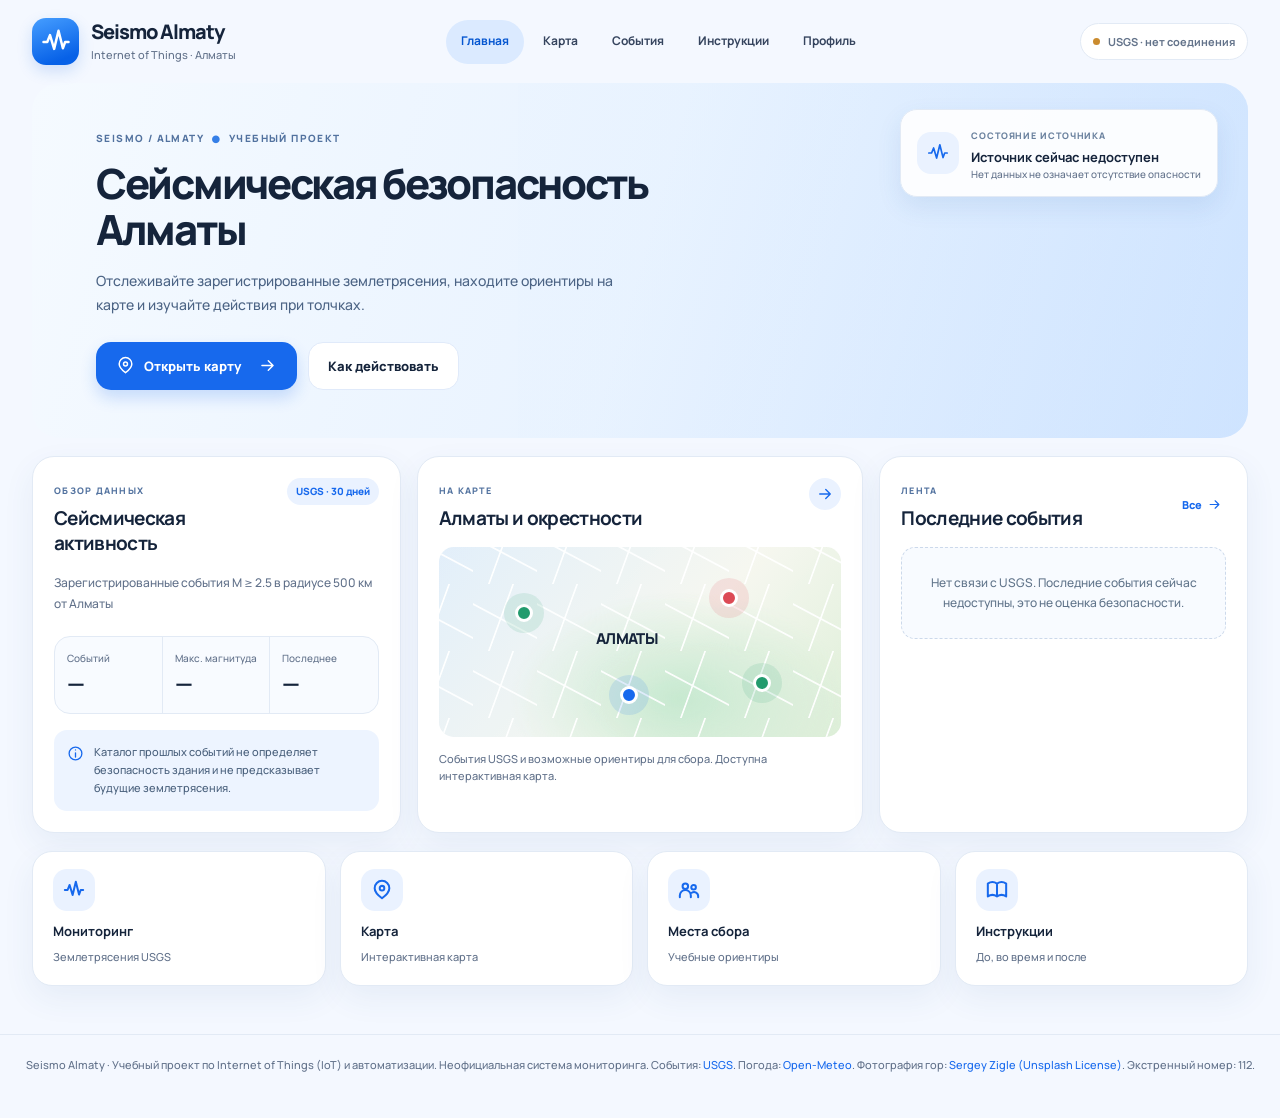
==== index.html @ 4728499b "Remove unused experimental brand symbol after restoring original waveform logo" ====
<!doctype html>
<html lang="ru">
<head>
  <meta charset="utf-8">
  <meta name="viewport" content="width=device-width, initial-scale=1, viewport-fit=cover">
  <meta name="theme-color" content="#f4f8ff">
  <meta name="description" content="Seismo Almaty — учебный интерфейс мониторинга зарегистрированных землетрясений, карты Алматы и инструкций безопасности.">
  <title>Seismo Almaty — сейсмический мониторинг</title>
  <link rel="icon" href="./assets/seismo-wave.svg" type="image/svg+xml">
  <link rel="preconnect" href="https://fonts.googleapis.com">
  <link rel="preconnect" href="https://fonts.gstatic.com" crossorigin>
  <link href="https://fonts.googleapis.com/css2?family=Manrope:wght@400;500;600;700;800&display=swap" rel="stylesheet">
  <link rel="stylesheet" href="https://cdnjs.cloudflare.com/ajax/libs/leaflet/1.9.4/leaflet.min.css">
  <link rel="stylesheet" href="./site.css?v=3">
  <link rel="stylesheet" href="./reference-ui.css?v=2">
  <link rel="stylesheet" href="./simulation.css?v=1">
  <link rel="stylesheet" href="./location-photos.css?v=1">
  <link rel="stylesheet" href="./approved-ui-v3.css?v=2">
  <link rel="stylesheet" href="./brand-hero-v4.css?v=2">
</head>
<body>
  <a class="skip-link" href="#main">Перейти к содержимому</a>
  <svg aria-hidden="true" class="svg-defs" xmlns="http://www.w3.org/2000/svg">
    <symbol id="i-wave" viewBox="0 0 24 24"><path d="M2 12h3l2.2-5.5 3.3 11L14 3l3.5 14 1.8-5H22" /></symbol>
    <symbol id="i-home" viewBox="0 0 24 24"><path d="m3 10 9-7 9 7v10H3zM9 20v-7h6v7"/></symbol>
    <symbol id="i-map" viewBox="0 0 24 24"><path d="M20 10c0 5-8 11-8 11S4 15 4 10a8 8 0 0 1 16 0Z"/><circle cx="12" cy="10" r="2.5"/></symbol>
    <symbol id="i-events" viewBox="0 0 24 24"><rect x="5" y="3" width="14" height="18" rx="2"/><path d="M9 8h6M9 12h6M9 16h5"/></symbol>
    <symbol id="i-user" viewBox="0 0 24 24"><circle cx="12" cy="8" r="4"/><path d="M4 21c.5-4.5 4-7 8-7s7.5 2.5 8 7"/></symbol>
    <symbol id="i-arrow" viewBox="0 0 24 24"><path d="M5 12h14m-6-6 6 6-6 6"/></symbol>
    <symbol id="i-chevron" viewBox="0 0 24 24"><path d="m9 5 7 7-7 7"/></symbol>
    <symbol id="i-shield" viewBox="0 0 24 24"><path d="m12 2 9 4v6c0 5-3.5 8.5-9 10-5.5-1.5-9-5-9-10V6z"/><path d="m8 12 3 3 5-6"/></symbol>
    <symbol id="i-group" viewBox="0 0 24 24"><circle cx="8" cy="8" r="3"/><circle cx="17" cy="9" r="2.5"/><path d="M2 20v-2a6 6 0 0 1 12 0v2m1-5a4.5 4.5 0 0 1 7 4v1"/></symbol>
    <symbol id="i-book" viewBox="0 0 24 24"><path d="M12 5C9 3 5 3 2 5v14c3-2 7-2 10 0 3-2 7-2 10 0V5c-3-2-7-2-10 0zm0 0v14"/></symbol>
    <symbol id="i-clock" viewBox="0 0 24 24"><circle cx="12" cy="12" r="9"/><path d="M12 6v6l4 2"/></symbol>
    <symbol id="i-info" viewBox="0 0 24 24"><circle cx="12" cy="12" r="9"/><path d="M12 11v6m0-10h.01"/></symbol>
    <symbol id="i-refresh" viewBox="0 0 24 24"><path d="M20 6v6h-6M4 18v-6h6M5.5 9A8 8 0 0 1 19 6l1 6M4 12l1 6a8 8 0 0 0 13.5-3"/></symbol>
    <symbol id="i-alert" viewBox="0 0 24 24"><path d="m12 3 10 18H2L12 3zM12 9v5m0 3h.01"/></symbol>
    <symbol id="i-location" viewBox="0 0 24 24"><path d="m20 4-7 16-3-7-7-3L20 4z"/></symbol>
    <symbol id="i-filter" viewBox="0 0 24 24"><path d="M3 5h18l-7 8v6l-4 2v-8z"/></symbol>
    <symbol id="i-close" viewBox="0 0 24 24"><path d="M5 5 19 19M19 5 5 19"/></symbol>
    <symbol id="i-check" viewBox="0 0 24 24"><path d="m5 12 4 4L19 6"/></symbol>
    <symbol id="i-layers" viewBox="0 0 24 24"><path d="m12 3 9 5-9 5-9-5 9-5zM3 12l9 5 9-5M3 16l9 5 9-5"/></symbol>
    <symbol id="i-sun" viewBox="0 0 24 24"><circle cx="12" cy="12" r="4"/><path d="M12 2v2M12 20v2M2 12h2M20 12h2M5 5l2 2m10 10 2 2M19 5l-2 2M7 17l-2 2"/></symbol>
    <symbol id="i-hospital" viewBox="0 0 64 64">
      <g fill="none" stroke="currentColor" stroke-width="12" stroke-linecap="round" stroke-linejoin="round"><path d="M32 9v46M9 32h46M16 16l32 32M48 16 16 48"/></g>
      <path d="M30 8C27 15 40 20 35 28C31 35 25 35 27 42C30 49 40 50 36 57" fill="none" stroke="#e6f1ff" stroke-width="5.8" stroke-linecap="round"/>
      <path d="M39 10C39 17 26 22 29 30C33 38 40 37 38 44C37 49 33 52 31 56" fill="none" stroke="#e6f1ff" stroke-width="3.9" stroke-linecap="round"/>
    </symbol>
  </svg>

  <header class="site-header">
    <a class="brand" href="#home" data-page="home" aria-label="Seismo Almaty — главная">
      <span class="brand-icon"><svg class="icon"><use href="#i-wave"></use></svg></span>
      <span><strong>Seismo Almaty</strong><small>Internet of Things · Алматы</small></span>
    </a>
    <nav class="desktop-nav" aria-label="Главная навигация">
      <button class="nav-link is-active" data-page="home" type="button">Главная</button>
      <button class="nav-link" data-page="map" type="button">Карта</button>
      <button class="nav-link" data-page="events" type="button">События</button>
      <button class="nav-link" data-page="instructions" type="button">Инструкции</button>
      <button class="nav-link" data-page="profile" type="button">Профиль</button>
    </nav>
    <div class="header-actions"><span class="data-pill"><span class="data-dot"></span><span id="headerFeed">Источник загружается</span></span><button class="icon-button profile-shortcut" type="button" data-page="profile" aria-label="Открыть профиль"><svg class="icon"><use href="#i-user"></use></svg></button></div>
  </header>

  <main id="main">
    <section id="page-home" class="page is-active" aria-labelledby="homeHeading">
      <div class="ref-home-hero"><img class="ref-hero-mountains" src="https://images.unsplash.com/photo-1682703638082-3d975a8eec4e?auto=format&fit=crop&w=1400&q=85" alt="" aria-hidden="true" fetchpriority="high" decoding="async"><span class="hero-photo-credit"><a href="https://unsplash.com/photos/uma-cordilheira-coberta-de-neve-sob-um-ceu-azul-WFiuUnN-3Y8" target="_blank" rel="noopener noreferrer">Фото гор: Sergey Zigle · Unsplash</a></span>
        <div class="ref-home-toolbar"><span class="ref-logo"><svg class="icon" aria-hidden="true"><use href="#i-wave"></use></svg><strong>Seismo<br>Almaty</strong></span>
          <span class="ref-header-buttons"><button type="button" data-page="events" aria-label="История событий"><svg class="icon"><use href="#i-events"></use></svg></button><button type="button" data-page="profile" aria-label="Профиль"><svg class="icon"><use href="#i-user"></use></svg></button></span></div>
        <div class="ref-greeting"><h2 id="refGreetingName">Здравствуйте!</h2><span class="ref-city-chip" aria-label="Погода в Алматы"><span id="weatherIcon" aria-hidden="true">☁</span><span class="weather-copy"><strong id="weatherTemp">—°</strong><small id="weatherCity">Алматы</small></span></span></div>
        <button type="button" class="ref-status-card" data-page="events" aria-label="Перейти к данным о сейсмических событиях"><span class="ref-status-check"><svg class="icon"><use href="#i-check"></use></svg></span><div><span>Сейсмическая обстановка</span><strong id="refFeedTitle">Загрузка данных</strong><small id="refFeedSubtitle">Проверяем подключение USGS…</small></div><svg class="icon ref-card-arrow"><use href="#i-chevron"></use></svg></button>
      </div>
      <div class="hero">
        <div class="hero-copy">
          <div class="eyebrow">SEISMO / ALMATY <span>●</span> УЧЕБНЫЙ ПРОЕКТ</div>
          <h1 id="homeHeading">Сейсмическая безопасность <em>Алматы</em></h1>
          <p>Отслеживайте зарегистрированные землетрясения, находите ориентиры на карте и изучайте действия при толчках.</p>
          <div class="hero-actions"><button class="button button-primary" type="button" data-page="map"><svg class="icon"><use href="#i-map"></use></svg> Открыть карту <svg class="icon arrow"><use href="#i-arrow"></use></svg></button><button class="button button-white" type="button" data-page="instructions">Как действовать</button></div>
        </div>
        <div class="mountain-visual" aria-hidden="true"><div class="sky-disc"></div><svg viewBox="0 0 680 335" preserveAspectRatio="xMidYMax slice"><path fill="#aacbf5" d="M0 268 103 182 145 210 267 57 349 199 442 71 534 204 590 113 680 236v99H0z"/><path fill="#f8fcff" d="m212 119 55-62 49 86-45-19-24 22-18-12ZM407 121l35-50 43 72-39-17-20 15ZM566 148l24-35 33 59-30-18-12 12Z"/><path fill="#83b3e7" d="M0 289 95 227 151 246 230 195 298 253 371 196 464 255 542 212 612 247 680 203v132H0z"/><path fill="#d8eaff" d="M0 299 92 265 170 277 267 248 355 288 434 253 517 287 602 265 680 289v46H0z"/><path fill="#9cbdd8" opacity=".65" d="M0 335v-19h30v-11h15v-12h30v10h17v-22h23v15h20v-27h21v29h20v-12h23v26h18v-34h16v31h25v-17h32v30h20v-27h24v28h40v-19h23v31h18v-34h23v25h26v-32h20v31h50v-21h21v24h32v-17h24v28z"/><path d="M565 95v210m-14 0h28M558 131h14M559 166h12" stroke="#6388aa" stroke-width="4"/><path d="M565 95 574 306h-18z" fill="#6388aa"/><path d="M565 94v-35" stroke="#6388aa" stroke-width="2"/></svg></div>
        <div class="hero-status surface">
          <div class="state-symbol"><svg class="icon"><use href="#i-wave"></use></svg></div>
          <div><span class="small-label">СОСТОЯНИЕ ИСТОЧНИКА</span><strong id="homeFeedTitle">Подключаем данные USGS</strong><small id="homeFeedSubtitle">Информация о событиях, не прогноз опасности</small></div>
        </div>
      </div>

      <div id="simulationHomeBanner" class="sim-home-banner" hidden><svg class="icon"><use href="#i-wave"></use></svg><span><strong id="simulationHomeTitle">Учебный сценарий</strong><small>СИМУЛЯЦИЯ — не реальное землетрясение</small></span><button data-page="simulation" type="button">Управлять →</button></div>
      <div class="home-panels">
        <article class="surface summary-card">
          <div class="section-top"><div><span class="eyebrow">ОБЗОР ДАННЫХ</span><h2>Сейсмическая активность</h2></div><span class="source-chip">USGS · 30 дней</span></div>
          <p class="muted">Зарегистрированные события M ≥ 2.5 в радиусе 500 км от Алматы</p>
          <div class="stats-grid"><div class="stat"><span>Событий</span><strong id="statCount">—</strong></div><div class="stat"><span>Макс. магнитуда</span><strong id="statMax">—</strong></div><div class="stat"><span>Последнее</span><strong id="statRecent">—</strong></div></div>
          <div class="caution-inline"><svg class="icon"><use href="#i-info"></use></svg><span>Каталог прошлых событий не определяет безопасность здания и не предсказывает будущие землетрясения.</span></div>
        </article>
        <article class="surface map-preview" role="button" tabindex="0" data-page="map" aria-label="Перейти к интерактивной карте Алматы">
          <div class="section-top"><div><span class="eyebrow">НА КАРТЕ</span><h2>Алматы и окрестности</h2></div><span class="round-arrow"><svg class="icon"><use href="#i-arrow"></use></svg></span></div>
          <div class="map-preview-art" aria-hidden="true"><div class="preview-grid"></div><span class="preview-city">АЛМАТЫ</span><span class="preview-pin p1"></span><span class="preview-pin p2"></span><span class="preview-pin p3"></span><span class="preview-pin user"></span></div>
          <p class="muted">События USGS и возможные ориентиры для сбора. Доступна интерактивная карта.</p>
        </article>
        <article class="surface latest-card">
          <div class="section-top"><div><span class="eyebrow">ЛЕНТА</span><h2>Последние события</h2></div><button type="button" class="text-link" data-page="events">Все <svg class="icon"><use href="#i-arrow"></use></svg></button></div>
          <div id="homeEvents" class="feed-list"><div class="empty-state">Загружаем каталог USGS…</div></div>
        </article>
      </div>
            <div class="quick-actions" aria-label="Разделы приложения">
        <button class="quick-action" type="button" data-page="events"><span><svg class="icon"><use href="#i-wave"></use></svg></span><strong>Мониторинг</strong><small>Землетрясения USGS</small></button>
        <button class="quick-action" type="button" data-page="map"><span><svg class="icon"><use href="#i-map"></use></svg></span><strong>Карта</strong><small>Интерактивная карта</small></button>
        <button class="quick-action" type="button" data-page="places"><span><svg class="icon"><use href="#i-group"></use></svg></span><strong>Места сбора</strong><small>Учебные ориентиры</small></button>
        <button class="quick-action" type="button" data-page="instructions"><span><svg class="icon"><use href="#i-book"></use></svg></span><strong>Инструкции</strong><small>До, во время и после</small></button>
      </div>
    </section>

    <section id="page-map" class="page" aria-labelledby="mapHeading" hidden>
      <div class="ref-topbar ref-map-topbar"><button class="ref-back" type="button" data-page="home" aria-label="Назад"><svg class="icon"><use href="#i-chevron"></use></svg></button><strong>Карта</strong><span class="ref-topbar-action map-top-actions"><button class="ref-topbar-reset" type="button" id="toggleMapFilters" aria-label="Фильтры объектов" aria-expanded="false" aria-controls="mapFilterPanel"><svg class="icon"><use href="#i-filter"></use></svg></button><button class="ref-topbar-reset" type="button" id="toggleMapLayers" aria-label="Слои карты" aria-expanded="false" aria-controls="mapFilterPanel"><svg class="icon"><use href="#i-layers"></use></svg></button></span></div>
      <div class="page-heading">
        <div><span class="eyebrow">СЕЙСМИЧЕСКАЯ КАРТА</span><h1 id="mapHeading">Карта Алматы</h1><p>Землетрясения USGS, больницы, службы помощи и возможные места сбора</p></div>
        <button type="button" class="button button-secondary" id="locateMe"><svg class="icon"><use href="#i-location"></use></svg> Моё местоположение</button>
      </div>
      <div class="map-filter-panel" id="mapFilterPanel" hidden><strong>Что показывать на карте</strong><div class="map-filter-row" role="group" aria-label="Показать категории объектов">
        <button type="button" class="map-filter is-active" data-map-filter="all" aria-pressed="true"><span class="filter-glyph all"><svg class="icon"><use href="#i-map"></use></svg></span> Все</button>
        <button type="button" class="map-filter" data-map-filter="quake" aria-pressed="false"><span class="filter-glyph quake"><svg class="icon"><use href="#i-wave"></use></svg></span> Землетрясения</button>
        <button type="button" class="map-filter" data-map-filter="hospital" aria-pressed="false"><span class="filter-glyph hospital"><svg class="icon"><use href="#i-hospital"></use></svg></span> Больницы</button>
        <button type="button" class="map-filter" data-map-filter="assembly" aria-pressed="false"><span class="filter-glyph assembly"><svg class="icon"><use href="#i-group"></use></svg></span> Места сбора</button>
        <button type="button" class="map-filter" data-map-filter="services" aria-pressed="false"><span class="filter-glyph services"><svg class="icon"><use href="#i-shield"></use></svg></span> МЧС</button>
      </div><p>Адреса больниц и ориентиры мест сбора требуют проверки.</p></div>
      <div class="map-workspace">
        <aside class="surface map-sidebar">
          <div class="sidebar-heading"><h2>Объекты на карте</h2><span class="source-chip">Алматы</span></div>
          <div class="map-categories-guide">
            <div><span class="category-glyph quake"><svg class="icon"><use href="#i-wave"></use></svg></span><span><strong>Землетрясения</strong><small>Зарегистрированные события USGS</small></span></div>
            <div><span class="category-glyph hospital"><svg class="icon"><use href="#i-hospital"></use></svg></span><span><strong>Больницы</strong><small>Предварительные точки, проверить адрес</small></span></div>
            <div><span class="category-glyph assembly"><svg class="icon"><use href="#i-group"></use></svg></span><span><strong>Места сбора</strong><small>Неофициальные учебные ориентиры</small></span></div>
            <div><span class="category-glyph services"><svg class="icon"><use href="#i-shield"></use></svg></span><span><strong>МЧС</strong><small>Ориентир службы, координаты проверить</small></span></div>
          </div>
          <div class="map-side-note"><svg class="icon"><use href="#i-info"></use></svg><p>Маршруты и точность координат объектов не проверены. Важные объекты уточняйте по официальным источникам. Экстренный номер: <strong>112</strong>.</p></div>
          <div class="map-sidebar-footer"><p id="mapDataInfo" class="muted">Получаем сейсмические данные…</p><button class="button button-secondary wide" type="button" id="mapRefresh"><svg class="icon"><use href="#i-refresh"></use></svg> Обновить события</button></div>
        </aside>
        <div class="map-canvas-wrap">
          <div id="map" aria-label="Интерактивная карта землетрясений, больниц, МЧС и возможных мест сбора Алматы" role="region"></div><button class="map-user-locate" id="mapUserLocate" type="button" aria-label="Найти моё местоположение"><svg class="icon"><use href="#i-location"></use></svg></button>
          <div class="map-legend-float" aria-label="Обозначения карты" hidden>
            <span id="simMapLegend" hidden><i class="legend-dot demo"></i> СИМУЛЯЦИЯ</span>
            <span><i class="legend-dot quake"></i> События</span><span><i class="legend-dot hospital"></i> Больницы</span><span><i class="legend-dot assembly"></i> Сбор</span><span><i class="legend-dot services"></i> МЧС</span><span><i class="legend-dot self"></i> Вы</span>
          </div>
          <div id="mapSheet" class="map-sheet" aria-live="polite" hidden></div><button id="mapSheetDismiss" class="map-sheet-close" type="button" aria-label="Закрыть информацию об объекте" hidden><svg class="icon"><use href="#i-close"></use></svg></button>
        </div>
      </div>
    </section>

    <section id="page-events" class="page" aria-labelledby="eventsHeading" hidden>
      <div class="ref-topbar"><button class="ref-back" type="button" data-page="home" aria-label="Назад"><svg class="icon"><use href="#i-chevron"></use></svg></button><strong>События</strong><span class="ref-topbar-action"><button class="ref-topbar-reset" type="button" data-event-scope="all" title="Показать все события" aria-label="Показать все события"><svg class="icon"><use href="#i-filter"></use></svg></button></span></div>
      <div class="ref-event-chips" role="group" aria-label="Выбрать события"><button type="button" class="is-active" data-event-scope="all" aria-pressed="true">Все</button><button type="button" data-event-scope="local" aria-pressed="false">Рядом с Алматы</button><button type="button" data-event-scope="strong" aria-pressed="false">M ≥ 4.0</button></div>
      <div class="page-heading"><div><span class="eyebrow">КАТАЛОГ СЕЙСМИЧЕСКИХ СОБЫТИЙ</span><h1 id="eventsHeading">История землетрясений</h1><p>Данные USGS в радиусе 500 км от Алматы, M ≥ 2.5</p></div><button class="button button-secondary" id="eventsRefresh" type="button"><svg class="icon"><use href="#i-refresh"></use></svg> Обновить</button></div>
      <div id="simulationEventCard" class="sim-event-row" hidden aria-label="Активное учебное событие"></div>
      <div class="surface event-panel"><div class="filters"><label>Период<select id="periodFilter"><option value="30">Последние 30 дней</option><option value="7">Последние 7 дней</option><option value="1">За сутки</option></select></label><label>Магнитуда<select id="magnitudeFilter"><option value="2.5">M ≥ 2.5</option><option value="3">M ≥ 3.0</option><option value="4">M ≥ 4.0</option><option value="5">M ≥ 5.0</option></select></label><span class="filter-meta" id="eventCount">Загружаем…</span></div><div id="eventsList" class="feed-list event-feed"><div class="empty-state">Загружаем данные…</div></div></div>
    </section>

    <section id="page-instructions" class="page" aria-labelledby="instructionsHeading" hidden>
      <div class="ref-topbar"><button class="ref-back" type="button" data-page="home" aria-label="Назад"><svg class="icon"><use href="#i-chevron"></use></svg></button><strong>Инструкции</strong><span class="ref-topbar-action"></span></div>
      <div class="ref-instructions-panorama" aria-hidden="true"><img src="https://images.unsplash.com/photo-1682703638082-3d975a8eec4e?auto=format&fit=crop&w=1400&q=85" alt="" loading="lazy" decoding="async"></div>
      <div class="page-heading"><div><span class="eyebrow">РЕКОМЕНДАЦИИ ПО БЕЗОПАСНОСТИ</span><h1 id="instructionsHeading">Что делать при землетрясении</h1><p>Общие рекомендации. Следуйте официальным указаниям экстренных служб.</p></div></div>
      <div class="instructions-intro"><span class="instructions-icon"><svg class="icon"><use href="#i-shield"></use></svg></span><div><strong>Заранее изучите план безопасности</strong><p>Во время сильных толчков приоритет — укрыться и защитить голову, а не бежать наружу.</p></div></div>
      <div class="instruction-tabs" role="tablist" aria-label="Этапы безопасности"><button data-guide="before" role="tab" aria-selected="false" type="button">До</button><button class="is-active" data-guide="during" role="tab" aria-selected="true" type="button">Во время</button><button data-guide="after" role="tab" aria-selected="false" type="button">После</button></div>
      <div class="instruction-layout"><div class="guide-cards" id="guideCards"></div><aside class="surface training-card"><span class="eyebrow">УЧЕБНЫЙ РЕЖИМ</span><h2>Проверьте интерфейс тревоги</h2><p>Учебный экран не связан с реальным датчиком и не отправляет сообщения. Полный сценарий доступен в Simulation Mode.</p><button type="button" class="button button-secondary wide sim-training-link" data-page="simulation">Simulation Mode · IoT</button><button class="button button-danger wide" id="startDrill" type="button"><svg class="icon"><use href="#i-alert"></use></svg> Запустить тренировку</button><a href="./engineering/" class="text-link engineering-link">Открыть инженерный мониторинг <svg class="icon"><use href="#i-arrow"></use></svg></a></aside></div>
    </section>

    <section id="page-profile" class="page" aria-labelledby="profileHeading" hidden>
      <div class="ref-topbar"><button class="ref-back" type="button" data-page="home" aria-label="Назад"><svg class="icon"><use href="#i-chevron"></use></svg></button><strong>Профиль</strong><span class="ref-topbar-action"></span></div>
      <div class="ref-profile-summary"><div class="ref-profile-avatar"><svg class="icon"><use href="#i-user"></use></svg></div><div><strong id="refProfileName">Профиль жителя</strong><span>Алматы · данные только на устройстве</span></div><svg class="icon"><use href="#i-chevron"></use></svg></div>
      <div class="page-heading"><div><span class="eyebrow">НАСТРОЙКИ</span><h1 id="profileHeading">Мой профиль</h1><p>Сохраняется только на этом устройстве. Для просмотра карты регистрация не нужна.</p></div></div>
      <div class="profile-layout"><div class="surface profile-card"><div class="profile-avatar"><svg class="icon"><use href="#i-user"></use></svg></div><h2>Местоположение</h2><p class="muted">Можно указать район или координаты, чтобы видеть расстояние до объектов на карте.</p><form id="profileForm"><label>Как к вам обращаться (необязательно)<input id="profileName" maxlength="48" autocomplete="given-name" placeholder="Ваше имя"></label><label>Адрес или ориентир (необязательно)<input id="profileAddress" maxlength="150" placeholder="Например, проспект Абая"></label><div class="profile-two"><label>Широта<input id="profileLat" type="number" min="-90" max="90" step="any" placeholder="43.238"></label><label>Долгота<input id="profileLng" type="number" min="-180" max="180" step="any" placeholder="76.945"></label></div><div class="form-actions"><button class="button button-primary" type="submit">Сохранить</button><button class="button button-secondary" type="button" id="profileGeolocate"><svg class="icon"><use href="#i-location"></use></svg> Определить</button></div><p class="form-feedback" id="profileStatus" aria-live="polite"></p></form></div>
      <div class="profile-aside"><div class="surface setting-card"><h2>Настройки</h2>
    <div class="setting-line"><span class="ref-setting-name"><svg class="icon"><use href="#i-map"></use></svg>Мой адрес</span><button type="button" id="openAddressEditor" class="ref-setting-value">Изменить →</button></div>
    <div class="setting-line"><span class="ref-setting-name"><svg class="icon"><use href="#i-events"></use></svg>Уведомления</span><strong>Не подключены</strong></div>
    <div class="setting-line"><span class="ref-setting-name"><svg class="icon"><use href="#i-book"></use></svg>Язык интерфейса</span><strong>Русский</strong></div>
    <div class="setting-line"><span class="ref-setting-name"><svg class="icon"><use href="#i-info"></use></svg>О приложении</span><strong>IoT · прототип 3.0</strong></div>
    <div class="setting-line"><span class="ref-setting-name"><svg class="icon"><use href="#i-wave"></use></svg>Источник событий</span><a href="https://earthquake.usgs.gov/earthquakes/map/" target="_blank" rel="noopener noreferrer">USGS ↗</a></div>
    <div class="setting-line sim-settings-link"><span class="ref-setting-name"><svg class="icon"><use href="#i-wave"></use></svg>Simulation Mode</span><button class="ref-setting-value" data-page="simulation" type="button">Запустить →</button></div>
    <div class="setting-line"><span class="ref-setting-name"><svg class="icon"><use href="#i-shield"></use></svg>Engineering Demo</span><a href="./engineering/">Открыть ↗</a></div>
   </div><div class="caution-inline standalone"><svg class="icon"><use href="#i-info"></use></svg><p>Приложение не прогнозирует землетрясения, не заменяет официальные оповещения и не отправляет SOS. Экстренная служба Казахстана: <strong>112</strong>.</p></div></div></div>
    </section>
        <section id="page-simulation" class="page" aria-labelledby="simulationHeading" hidden>
      <div class="ref-topbar"><button class="ref-back" data-page="profile" type="button" aria-label="Назад в профиль"><svg class="icon"><use href="#i-chevron"></use></svg></button><strong>Simulation Mode</strong><span class="ref-topbar-action"><svg class="icon"><use href="#i-wave"></use></svg></span></div>
      <div class="sim-header"><span class="sim-eyebrow"><svg class="icon"><use href="#i-wave"></use></svg> INTERNET OF THINGS · УЧЕБНЫЙ РЕЖИМ</span><h1 id="simulationHeading">Имитировать землетрясение</h1><p>Выбери один из трёх сценариев, чтобы увидеть условный сигнал датчика, состояние системы и поведение интерфейса.</p>
        <div class="sim-disclaimer"><svg class="icon"><use href="#i-info"></use></svg><span><strong>Только демонстрация.</strong> Сценарии вымышлены: это не события USGS, не прогноз и не управление реальным зданием. Значения M не измеряются датчиком.</span></div>
      </div>
      <div class="sim-layout">
        <div class="sim-primary"><h2>Выбери сценарий</h2><div class="sim-presets" role="group" aria-label="Учебные сценарии">
          <button class="sim-preset sim-preset--soft" type="button" data-sim-level="3" aria-pressed="false"><span class="sim-preset-icon"><svg class="icon"><use href="#i-wave"></use></svg></span><span class="sim-preset-copy"><strong>M 3.0</strong><span>Слабый · наблюдение</span></span><svg class="icon"><use href="#i-chevron"></use></svg></button>
          <button class="sim-preset sim-preset--warning" type="button" data-sim-level="4.5" aria-pressed="false"><span class="sim-preset-icon"><svg class="icon"><use href="#i-alert"></use></svg></span><span class="sim-preset-copy"><strong>M 4.5</strong><span>Умеренный · WARNING</span></span><svg class="icon"><use href="#i-chevron"></use></svg></button>
          <button class="sim-preset sim-preset--critical" type="button" data-sim-level="6" aria-pressed="false"><span class="sim-preset-icon"><svg class="icon"><use href="#i-shield"></use></svg></span><span class="sim-preset-copy"><strong>M 6.0</strong><span>Сильный · EMERGENCY</span></span><svg class="icon"><use href="#i-chevron"></use></svg></button>
        </div>
        <div class="sim-active-status" id="simActivePanel" aria-live="polite">
          <div class="sim-active-heading"><span class="sim-live-dot"></span><strong id="simState">Нет активной симуляции</strong><span id="simModeLabel">OFF</span></div>
          <p id="simDescription">Выберите сценарий выше. Отдельная учебная карточка появится в событиях, а тестовая точка — на карте.</p>
          <div class="sim-wave-wrapper"><div class="sim-wave-top"><span>Синтетический сигнал датчика</span><span id="simAmplitude">0 / 100</span></div><svg id="simWave" class="sim-wave" viewBox="0 0 340 76" preserveAspectRatio="none" aria-label="График условного сигнала"><path id="simWavePath" d="M0 38 H340" fill="none" stroke="#377fe7" stroke-width="2.5"/></svg><small>Не реальные измерения. Амплитуда не рассчитывается из магнитуды.</small></div>
          <div class="sim-actions"><button id="simOpenMap" type="button" class="button button-secondary" disabled><svg class="icon"><use href="#i-map"></use></svg> На карте</button><button id="simOpenEvents" type="button" class="button button-secondary" disabled><svg class="icon"><use href="#i-events"></use></svg> В событиях</button><button id="simStop" type="button" class="button sim-stop" disabled>Сбросить</button></div>
        </div></div>
        <aside class="sim-secondary"><article class="surface sim-iot-flow"><span class="eyebrow">INTERNET OF THINGS</span><h2>Как работает модель</h2><div class="sim-flow"><span>Датчик</span><svg class="icon"><use href="#i-arrow"></use></svg><span>Обработка</span><svg class="icon"><use href="#i-arrow"></use></svg><span>IoT-интерфейс</span></div><p>На этой странице программная имитация. Работа реального Arduino / Flex Sensor демонстрируется отдельно в Engineering Demo.</p><a href="./engineering/" class="text-link">Инженерный симулятор <svg class="icon"><use href="#i-arrow"></use></svg></a></article>
        <article class="surface sim-building"><span class="eyebrow">УЧЕБНАЯ ЗАЩИТА ЗДАНИЯ</span><h2>Состояния элементов</h2><div class="sim-device-row"><span>Газоснабжение</span><strong id="simGas">Обычный режим</strong></div><div class="sim-device-row"><span>Электропитание</span><strong id="simPower">Обычный режим</strong></div><div class="sim-device-row"><span>Лифты</span><strong id="simLift">Обычный режим</strong></div><div class="sim-device-row"><span>Аварийные двери</span><strong id="simDoors">Обычный режим</strong></div><p>Эти статусы не подключены к оборудованию здания. Реальные решения зависят от инженерного проекта и его проверки.</p></article></aside>
      </div>
    </section>
    <section id="page-event-detail" class="page" aria-labelledby="refDetailHeading" hidden>
      <div class="ref-topbar"><button class="ref-back" type="button" data-page="events" aria-label="Назад"><svg class="icon"><use href="#i-chevron"></use></svg></button><strong>Событие</strong><span class="ref-topbar-action"></span></div>
      <h1 id="refDetailHeading" class="ref-visually-hidden">Детали землетрясения</h1>
      <div id="refEventDetail" class="ref-detail-view"><div class="empty-state">Выберите событие из списка или на карте.</div></div>
    </section>

    <section id="page-places" class="page" aria-labelledby="placesHeading" hidden>
      <div class="ref-topbar"><button class="ref-back" type="button" data-page="home" aria-label="Назад"><svg class="icon"><use href="#i-chevron"></use></svg></button><strong>Места сбора</strong><span class="ref-topbar-action"><button class="ref-topbar-reset" data-page="map" type="button" aria-label="Открыть карту"><svg class="icon"><use href="#i-map"></use></svg></button></span></div>
      <div class="page-heading ref-places-heading"><div><span class="eyebrow">УЧЕБНЫЕ ОРИЕНТИРЫ</span><h1 id="placesHeading">Возможные места сбора</h1><p>Координаты и безопасность объектов не подтверждены.</p></div></div>
      <div class="ref-places-notice"><svg class="icon"><use href="#i-info"></use></svg><p>Эти парки и площади показаны для учебной демонстрации. Они не являются официально подтверждёнными пунктами эвакуации.</p></div>
      <div class="ref-places-list" id="placesList"></div>
    </section>

  </main>

  <nav class="bottom-nav" aria-label="Мобильная навигация">
    <button type="button" class="bottom-link is-active" data-page="home"><svg class="icon"><use href="#i-home"></use></svg><span>Главная</span></button>
    <button type="button" class="bottom-link" data-page="map"><svg class="icon"><use href="#i-map"></use></svg><span>Карта</span></button>
    <button type="button" class="bottom-link" data-page="events"><svg class="icon"><use href="#i-events"></use></svg><span>События</span></button>
    <button type="button" class="bottom-link" data-page="profile"><svg class="icon"><use href="#i-user"></use></svg><span>Профиль</span></button>
  </nav>

  <div class="dialog-backdrop" id="detailDialog" hidden><section class="detail-dialog surface" role="dialog" aria-modal="true" aria-labelledby="detailHeading"><button class="dialog-close icon-button" type="button" id="closeDetail" aria-label="Закрыть"><svg class="icon"><use href="#i-close"></use></svg></button><div id="detailContent"></div></section></div>
  <div id="trainingOverlay" class="training-overlay" hidden role="dialog" aria-modal="true" aria-labelledby="trainingTitle"><div class="training-content"><div class="training-top"><span><svg class="icon"><use href="#i-wave"></use></svg> Seismo Almaty · Тренировка</span><button id="endDrill" class="training-close" type="button" aria-label="Закрыть учебный сценарий"><svg class="icon"><use href="#i-close"></use></svg></button></div><div class="training-symbol"><svg class="icon"><use href="#i-alert"></use></svg></div><div class="eyebrow">ДЕМОНСТРАЦИЯ · НЕ РЕАЛЬНАЯ ТРЕВОГА</div><h1 id="trainingTitle">Сильные толчки</h1><p>Пригнитесь, укройтесь, держитесь. Не выбегайте из здания во время тряски.</p><div class="training-steps"><div><strong>01</strong><span>Укройтесь под прочной мебелью и защитите голову.</span></div><div><strong>02</strong><span>Не используйте лифты и не бегите по лестнице во время толчков.</span></div><div><strong>03</strong><span>После окончания толчков оцените обстановку и следуйте официальным указаниям.</span></div></div><button type="button" class="button training-button" id="trainingDone">Завершить тренировку</button><small>При реальной чрезвычайной ситуации звоните 112.</small></div></div>
  <div id="toast" class="toast" role="status" aria-live="polite"></div>
  <footer class="site-footer">Seismo Almaty · Учебный проект по Internet of Things (IoT) и автоматизации. Неофициальная система мониторинга. События: <a href="https://earthquake.usgs.gov/" target="_blank" rel="noopener noreferrer">USGS</a>. Погода: <a href="https://open-meteo.com/" target="_blank" rel="noopener noreferrer">Open-Meteo</a>. Фотография гор: <a href="https://unsplash.com/photos/uma-cordilheira-coberta-de-neve-sob-um-ceu-azul-WFiuUnN-3Y8" target="_blank" rel="noopener noreferrer">Sergey Zigle (Unsplash License)</a>. Экстренный номер: 112.</footer>

  <script src="https://cdnjs.cloudflare.com/ajax/libs/leaflet/1.9.4/leaflet.min.js"></script>
  <script src="./site.js?v=8" defer></script>
</body>
</html>
---- site.css ----
/* Seismo Almaty / Resident UI v1.0
   Mobile-first, screen-reader-aware, no unverified live safety claims.
   8pt spacing, 44px touch targets, colour+text status, responsive maps. */
:root{
  --bg:#f4f8ff;--paper:#fff;--ink:#15243b;--ink-2:#34435b;--muted:#61718a;
  --blue:#1769ed;--blue-hover:#0c56d6;--blue-soft:#eaf2ff;--stroke:#e2eaf5;
  --green:#239b6d;--green-soft:#e1f7eb;--amber:#ca8b2e;--amber-soft:#fff4e2;
  --red:#dc4a55;--red-soft:#ffe8eb;--shadow:0 12px 32px rgba(47,83,148,.07);
  --radius:22px;--font:Manrope,system-ui,-apple-system,BlinkMacSystemFont,'Segoe UI',sans-serif;
}
*{box-sizing:border-box}
html{scroll-behavior:smooth;scroll-padding-top:105px}
body{min-width:320px;margin:0;background:var(--bg);color:var(--ink);font:500 14px/1.55 var(--font);-webkit-font-smoothing:antialiased}
button,input,select{font:inherit}
button{cursor:pointer}
button,input,select,a{-webkit-tap-highlight-color:transparent;touch-action:manipulation}
button:disabled{cursor:not-allowed;opacity:.55}
button:focus-visible,a:focus-visible,select:focus-visible,input:focus-visible,[tabindex]:focus-visible{outline:3px solid #5694ff;outline-offset:3px}
[hidden]{display:none!important}
a{color:var(--blue);text-decoration:none}
a:hover{text-decoration:underline}
.svg-defs{position:absolute;width:0;height:0;overflow:hidden}
.icon{width:22px;height:22px;flex:none;fill:none;stroke:currentColor;stroke-width:1.85;stroke-linecap:round;stroke-linejoin:round}
.skip-link{position:absolute;left:10px;top:-70px;background:#fff;padding:12px;z-index:9999}
.skip-link:focus{top:10px}
.site-header{height:83px;max-width:1500px;margin:auto;padding:0 32px;display:flex;align-items:center;justify-content:space-between;gap:30px;position:relative;z-index:40}
.brand{display:flex;align-items:center;gap:12px;white-space:nowrap;color:var(--ink)}
.brand:hover{text-decoration:none}
.brand-icon{width:47px;height:47px;border-radius:14px;display:grid;place-items:center;background:linear-gradient(160deg,#469eff 0%,#0761e7 82%);box-shadow:0 6px 15px rgba(25,106,224,.18);color:#fff}
.brand-icon .icon{width:30px;height:30px;stroke-width:1.6}
.brand strong{font-size:20px;font-weight:800;letter-spacing:-.055em;display:block;line-height:1.2}
.brand small{font-size:11px;color:var(--muted);display:block;margin-top:2px}
.desktop-nav{display:flex;align-items:center;gap:4px}
.nav-link{border:0;background:transparent;padding:12px 15px;border-radius:50px;font-size:12px;font-weight:700;color:#35445e;white-space:nowrap;min-height:44px}
.nav-link:hover{background:#e9f0fc}
.nav-link.is-active{background:#dbeaff;color:#0556d0}
.header-actions{display:flex;align-items:center;gap:14px;white-space:nowrap}
.data-pill{display:flex;align-items:center;gap:8px;border:1px solid var(--stroke);border-radius:50px;padding:9px 12px;background:#fff;color:#63738a;font-size:11px;font-weight:700}
.data-dot{background:#9db0c8;width:7px;height:7px;border-radius:50%;flex:none}
.data-pill.is-live .data-dot{background:var(--green)}
.data-pill.is-error .data-dot{background:var(--amber)}
.icon-button{width:44px;height:44px;display:grid;place-items:center;background:white;border:1px solid var(--stroke);border-radius:50%;color:var(--ink)}
.profile-shortcut{display:none}
main{max-width:1450px;min-height:calc(100vh - 200px);margin:0 auto;padding:0 32px 48px}
.page{animation:page-in .17s ease}
@keyframes page-in{from{opacity:.55;transform:translateY(4px)}to{opacity:1;transform:none}}
.eyebrow{letter-spacing:.14em;text-transform:uppercase;font-weight:800;color:#52729f;font-size:10px}
.eyebrow span{padding:0 4px;color:#357fe7}
h1,h2,h3,p{margin-top:0}
h1{letter-spacing:-.055em;line-height:1.12}
h2{font-size:19px;letter-spacing:-.035em;line-height:1.3}
.muted{color:var(--muted)}
.surface{background:var(--paper);border:1px solid var(--stroke);border-radius:var(--radius);box-shadow:var(--shadow)}
.button{border:1px solid transparent;display:inline-flex;align-items:center;justify-content:center;gap:9px;border-radius:15px;font-size:13px;font-weight:800;min-height:48px;padding:12px 19px;transition:background-color .13s,transform .13s;white-space:nowrap}
.button .icon{width:19px;height:19px}
.button:hover{text-decoration:none}
.button:active{transform:scale(.985)}
.button-primary{background:var(--blue);color:white;box-shadow:0 8px 16px rgba(23,105,237,.2)}
.button-primary:hover{background:var(--blue-hover)}
.button-white{background:#fff;color:var(--ink);border-color:#e0eafa}
.button-white:hover,.button-secondary:hover{background:#eaf2ff}
.button-secondary{background:#f6f9ff;color:var(--ink);border-color:#dce7f5}
.button-danger{background:var(--red);color:#fff}
.button-danger:hover{background:#bb3340}
.wide{width:100%}
.hero{position:relative;overflow:hidden;border-radius:28px;min-height:330px;background:linear-gradient(106deg,#f5faff 0%,#e9f3ff 50%,#c6deff 100%);display:grid;grid-template-columns:minmax(0,1fr) minmax(300px,43%);align-items:center;padding:48px clamp(25px,5vw,64px);isolation:isolate}
.hero-copy{position:relative;z-index:2;max-width:680px}
.hero h1{font-size:clamp(33px,3.25vw,52px);margin:13px 0 16px;max-width:720px;font-weight:800}
.hero h1 em{font-style:normal;display:block}
.hero-copy>p{max-width:550px;color:#4c6485;font-size:14px;line-height:1.75}
.hero-actions{display:flex;gap:11px;flex-wrap:wrap;margin-top:24px}
.hero-actions .arrow{margin-left:8px}
.mountain-visual{position:absolute;right:0;bottom:0;width:60%;height:100%;pointer-events:none;opacity:.95}
.mountain-visual>svg{position:absolute;bottom:0;right:0;width:100%;height:100%}
.sky-disc{position:absolute;width:275px;height:275px;right:18%;top:-105px;border-radius:50%;background:radial-gradient(circle,rgba(255,255,255,.85),rgba(255,255,255,0) 68%)}
.hero-status{position:absolute;z-index:3;right:30px;top:26px;display:flex;align-items:center;gap:12px;max-width:355px;padding:13px 16px;border-radius:17px;background:rgba(255,255,255,.91);box-shadow:0 10px 25px rgba(40,99,166,.10)}
.state-symbol{display:grid;place-items:center;flex:none;width:42px;height:42px;border-radius:14px;background:var(--blue-soft);color:var(--blue)}
.hero-status strong{font-size:13px;display:block;margin-top:3px;line-height:1.5}
.hero-status small{color:var(--muted);font-size:10px;display:block}
.small-label{font-size:9px;letter-spacing:.1em;color:#6b829f;font-weight:800}
.home-panels{display:grid;grid-template-columns:.95fr 1.15fr .95fr;gap:16px;margin-top:18px;align-items:stretch}
.home-panels>.surface{min-width:0;padding:21px}
.section-top{display:flex;justify-content:space-between;gap:12px;align-items:flex-start;margin-bottom:16px}
.section-top h2{margin:7px 0 0}
.section-top .eyebrow{font-size:9px}
.source-chip{background:var(--blue-soft);color:var(--blue);white-space:nowrap;border-radius:50px;padding:6px 9px;font-size:10px;font-weight:800}
.summary-card>.muted{font-size:12px;line-height:1.75;min-height:44px}
.stats-grid{display:grid;grid-template-columns:repeat(3,minmax(0,1fr));border:1px solid var(--stroke);border-radius:16px;background:#f8fbff;margin-top:20px;overflow:hidden}
.stat{padding:14px 12px;border-right:1px solid var(--stroke);min-width:0}
.stat:last-child{border-right:0}
.stat span{display:block;font-size:10px;color:var(--muted);white-space:nowrap}
.stat strong{font-size:23px;letter-spacing:-.055em;display:block;margin-top:3px;line-height:1.3;overflow-wrap:anywhere}
.caution-inline{display:flex;align-items:flex-start;gap:10px;background:#edf4ff;border-radius:13px;padding:13px;margin-top:16px;color:#49607c;font-size:11px;line-height:1.65}
.caution-inline .icon{width:17px;height:17px;color:var(--blue);margin-top:2px}
.map-preview{cursor:pointer}
.map-preview:focus-visible{outline:3px solid var(--blue);outline-offset:3px}
.round-arrow{width:32px;height:32px;border-radius:50%;display:grid;place-items:center;background:var(--blue-soft);color:var(--blue)}
.round-arrow .icon{width:18px}
.map-preview-art{height:190px;border-radius:15px;position:relative;overflow:hidden;background:radial-gradient(ellipse at 60% 80%,#c7e9d0 0%,transparent 50%),linear-gradient(130deg,#e2effa,#f6f7f0 58%,#deefd8)}
.preview-grid{position:absolute;inset:-30px;background-image:linear-gradient(110deg,transparent 44%,#fff 45%,#fff 46%,transparent 47%),linear-gradient(28deg,transparent 45%,rgba(255,255,255,.95) 46%,rgba(255,255,255,.95) 47%,transparent 48%);background-size:64px 67px;opacity:.94}
.preview-city{position:absolute;left:39%;top:42%;font-size:15px;font-weight:800;letter-spacing:-.04em}
.preview-pin{position:absolute;width:18px;height:18px;background:var(--red);border:3px solid white;box-shadow:0 0 0 11px rgba(220,74,85,.13);border-radius:50%}
.preview-pin.p1{left:70%;top:22%}
.preview-pin.p2{left:19%;top:30%;background:var(--green);box-shadow:0 0 0 11px rgba(35,155,109,.12)}
.preview-pin.p3{left:78%;top:67%;background:var(--green);box-shadow:0 0 0 11px rgba(35,155,109,.12)}
.preview-pin.user{left:45%;top:73%;background:var(--blue);box-shadow:0 0 0 11px rgba(23,105,237,.12)}
.map-preview>p{font-size:11px;margin:13px 0 0}
.text-link{display:inline-flex;align-items:center;gap:5px;align-self:center;border:0;background:transparent;color:var(--blue);font-size:11px;font-weight:800;padding:10px 4px;white-space:nowrap}
.text-link .icon{width:15px;height:15px}
.feed-list{display:flex;flex-direction:column;gap:8px}
.feed-item{display:flex;width:100%;text-align:left;align-items:center;gap:12px;min-height:73px;border-radius:15px;padding:10px 12px;background:#f8faff;border:1px solid #e9eef8;color:var(--ink);transition:background .1s}
.feed-item:hover{background:#edf4ff}
.mag-badge{flex:none;display:grid;place-items:center;min-width:63px;height:44px;border-radius:14px;color:#2960ad;background:#e6f0ff;font-size:15px;font-weight:800;letter-spacing:-.025em}
.mag-badge.m4{background:#fff2de;color:#a97822}
.mag-badge.m5{background:#ffe8eb;color:#d23d49}
.feed-main{min-width:0;flex:1;display:flex;flex-direction:column;gap:4px}
.feed-main strong{font-size:12px;overflow:hidden;text-overflow:ellipsis;white-space:nowrap}
.feed-main small{color:var(--muted);font-size:10px;line-height:1.5}
.feed-chevron{color:#75849a;width:17px;height:17px}
.empty-state{color:#60748a;font-size:12px;border:1px dashed #ccd9eb;border-radius:14px;padding:25px 15px;text-align:center;background:#f8fbff;line-height:1.65}
.quick-actions{display:grid;grid-template-columns:repeat(4,minmax(0,1fr));gap:14px;margin-top:18px}
.quick-action{display:flex;text-align:left;flex-direction:column;gap:7px;min-width:0;padding:17px 20px;border-radius:20px;background:#fff;border:1px solid var(--stroke);color:var(--ink);box-shadow:var(--shadow);min-height:135px}
.quick-action:hover{background:#f9fbff;text-decoration:none}
.quick-action>span{display:grid;place-items:center;width:42px;height:42px;border-radius:14px;background:var(--blue-soft);color:var(--blue);margin-bottom:3px}
.quick-action strong{font-size:13px}
.quick-action small{font-size:11px;color:var(--muted)}
.page-heading{display:flex;justify-content:space-between;align-items:center;gap:20px;margin:18px 0 23px}
.page-heading h1{font-size:clamp(28px,3vw,39px);margin:8px 0}
.page-heading p{color:var(--muted);font-size:13px;margin-bottom:0}
.map-workspace{display:grid;grid-template-columns:275px minmax(0,1fr);gap:16px;height:min(74vh,760px);min-height:570px}
.map-sidebar{display:flex;flex-direction:column;padding:22px;min-width:0}
.sidebar-heading{display:flex;align-items:center;justify-content:space-between;gap:10px}
.sidebar-heading h2{margin:0}
.layer-control{display:flex;align-items:flex-start;gap:10px;margin-top:22px;cursor:pointer;color:var(--ink);font-size:12px;font-weight:800}
.layer-control>input{width:17px;height:17px;accent-color:var(--blue);margin:1px 0 0}
.layer-control>span:last-child{flex:1}
.layer-control small{display:block;color:var(--muted);font-weight:500;margin-top:3px;font-size:11px}
.legend-dot{display:inline-block;width:10px;height:10px;border-radius:50%;flex:none;background:#6c829f}
.legend-dot.quake{background:var(--red)}
.legend-dot.assembly{background:var(--green)}
.legend-dot.self{background:var(--blue)}
.map-side-note{background:#eff5ff;border-radius:14px;display:flex;align-items:flex-start;gap:9px;padding:13px;margin-top:25px;color:#50637f}
.map-side-note .icon{width:18px;height:18px;color:var(--blue);margin-top:3px}
.map-side-note p{font-size:11px;margin:0;line-height:1.7}
.map-sidebar-footer{margin-top:auto}
.map-sidebar-footer p{font-size:11px}
.map-canvas-wrap{position:relative;min-width:0;overflow:hidden;border-radius:22px;border:1px solid var(--stroke);background:#eaf2f4}
#map{width:100%;height:100%;min-height:420px;z-index:1}
.map-legend-float{position:absolute;left:15px;top:15px;z-index:500;display:flex;gap:9px;flex-wrap:wrap;pointer-events:none}
.map-legend-float span{background:#fff;box-shadow:var(--shadow);padding:9px 11px;border-radius:12px;display:inline-flex;align-items:center;gap:7px;font-size:10px;font-weight:800}
.leaflet-container{font-family:var(--font)!important}
.leaflet-control-zoom{border:0!important;box-shadow:0 5px 20px rgba(23,60,100,.15)!important}
.leaflet-control-zoom a{background:#fff!important;color:var(--ink)!important}
.quake-marker,.assembly-marker,.self-marker{width:25px;height:25px;border-radius:50%;display:grid;place-items:center;border:3px solid white;box-shadow:0 2px 9px rgba(20,30,70,.25);color:white;font-size:10px;font-weight:800}
.quake-marker{background:var(--red)}
.assembly-marker{background:var(--green)}
.self-marker{background:var(--blue)}
.map-sheet{position:absolute;z-index:500;bottom:17px;left:17px;right:17px;max-width:515px;padding:18px;background:#fff;border-radius:20px;box-shadow:0 12px 30px rgba(23,60,100,.18)}
.sheet-default{display:flex;flex-direction:column;gap:6px}
.sheet-default strong{font-size:14px}
.sheet-default span{font-size:11px;color:var(--muted)}
.sheet-title{display:flex;gap:10px;align-items:center}
.sheet-title h3{margin:0;font-size:15px}
.sheet-title p{font-size:11px;color:var(--muted);margin:5px 0 0}
.sheet-info{font-size:11px;color:var(--ink-2);margin:9px 0;line-height:1.75}
.sheet-meta{display:flex;flex-wrap:wrap;gap:9px;font-size:10px;color:var(--muted)}
.sheet-actions{display:flex;justify-content:flex-start;gap:8px;margin-top:12px;flex-wrap:wrap}
.sheet-actions .button{font-size:11px;padding:9px 12px;min-height:41px}
.event-panel{padding:24px}
.filters{display:flex;gap:16px;align-items:end;flex-wrap:wrap;margin-bottom:22px}
.filters label{display:flex;flex-direction:column;gap:5px;font-size:11px;color:var(--muted);font-weight:700}
.filters select{height:45px;border:1px solid #dce6f2;border-radius:12px;background:#f9fbff;color:var(--ink);padding:0 14px;min-width:200px}
.filter-meta{font-size:11px;color:var(--muted);margin-left:auto;padding:8px}
.event-feed{display:grid;grid-template-columns:repeat(2,minmax(0,1fr));gap:12px}
.event-feed .feed-item{min-height:88px;background:#fff}
.event-feed .feed-main strong{font-size:13px}
.instructions-intro{display:flex;align-items:center;gap:17px;border:1px solid #d3e4fb;padding:22px 25px;background:linear-gradient(110deg,#eaf4ff,#f3f8ff);border-radius:24px;margin-bottom:20px}
.instructions-icon{width:57px;height:57px;flex:none;background:#fff;border-radius:17px;display:grid;place-items:center;color:var(--blue)}
.instructions-icon .icon{width:30px;height:30px}
.instructions-intro strong{font-size:16px}
.instructions-intro p{margin:6px 0 0;color:var(--muted);font-size:12px}
.instruction-tabs{display:flex;gap:8px;margin:0 0 20px;padding:5px;background:#e6eefb;border-radius:15px;width:max-content;max-width:100%}
.instruction-tabs button{min-width:110px;border:0;border-radius:11px;padding:12px 17px;color:#587089;background:transparent;font-weight:800;font-size:12px}
.instruction-tabs button.is-active{background:var(--blue);color:#fff}
.instruction-layout{display:grid;grid-template-columns:minmax(0,1fr) 340px;gap:20px;align-items:start}
.guide-cards{display:grid;grid-template-columns:repeat(2,minmax(0,1fr));gap:13px}
.guide-card{padding:22px;min-height:155px;border-radius:19px;background:#fff;border:1px solid var(--stroke);display:flex;flex-direction:column;gap:11px}
.guide-card strong{color:var(--blue);font-size:11px;letter-spacing:.1em}
.guide-card p{font-size:13px;line-height:1.7;margin:0}
.training-card{padding:24px}
.training-card h2{margin:12px 0}
.training-card>p{font-size:12px;color:var(--muted);line-height:1.8}
.engineering-link{margin-top:15px}
.profile-layout{display:grid;grid-template-columns:minmax(0,600px) minmax(0,420px);gap:20px;align-items:start}
.profile-card,.setting-card{padding:28px}
.profile-avatar{width:64px;height:64px;display:grid;place-items:center;background:#eaf2ff;border-radius:19px;color:var(--blue);margin-bottom:15px}
.profile-card>p{font-size:12px}
.profile-card form{margin-top:18px}
.profile-card label{display:block;font-size:12px;font-weight:700;color:#556783;margin-bottom:12px}
.profile-card input{margin-top:6px;width:100%;border:1px solid #d6e3f4;background:#f9fbff;border-radius:12px;padding:12px;color:var(--ink);min-height:46px}
.profile-two{display:grid;grid-template-columns:1fr 1fr;gap:12px}
.form-actions{display:flex;align-items:center;flex-wrap:wrap;gap:10px;margin-top:12px}
.form-feedback{font-size:12px;color:var(--green);margin:10px 0 0;min-height:21px}
.setting-card h2{margin:0 0 16px}
.setting-line{display:flex;justify-content:space-between;gap:20px;align-items:center;padding:14px 0;border-top:1px solid var(--stroke);font-size:12px}
.setting-line>span{color:var(--muted)}
.setting-line>strong{font-size:12px;text-align:right}
.caution-inline.standalone{padding:17px 20px;margin-top:16px}
.caution-inline.standalone p{margin:0}
.bottom-nav{display:none}
.dialog-backdrop{position:fixed;inset:0;z-index:2200;background:rgba(15,28,55,.50);display:grid;place-items:center;padding:20px}
.detail-dialog{position:relative;max-width:510px;width:100%;padding:29px;border-radius:24px;box-shadow:0 25px 80px rgba(13,42,90,.2);max-height:90dvh;overflow:auto}
.detail-dialog h2{font-size:25px;margin:15px 0 8px}
.detail-dialog p{font-size:12px;color:var(--muted)}
.detail-metrics{display:grid;grid-template-columns:1fr 1fr;gap:12px;margin:20px 0}
.detail-metrics div{background:#f4f8ff;border-radius:13px;padding:14px}
.detail-metrics small{font-size:10px;color:var(--muted);display:block}
.detail-metrics strong{font-size:14px;display:block;margin-top:4px;overflow-wrap:anywhere}
.dialog-close{position:absolute;right:15px;top:15px}
.training-overlay{position:fixed;z-index:3000;inset:0;display:grid;place-items:center;background:linear-gradient(160deg,#9b2430,#e34b54 55%,#fae2e2);color:#fff;padding:max(22px,env(safe-area-inset-top)) 20px max(20px,env(safe-area-inset-bottom))}
.training-content{width:min(100%,560px);max-height:95dvh;overflow:auto;text-align:center}
.training-top{display:flex;align-items:center;justify-content:space-between;margin-bottom:30px;font-size:13px;font-weight:800}
.training-top>span{display:inline-flex;align-items:center;gap:9px}
.training-close{border:1px solid rgba(255,255,255,.5);background:rgba(255,255,255,.15);color:#fff;width:44px;height:44px;border-radius:50%;display:grid;place-items:center}
.training-symbol{margin:0 auto 20px;width:110px;height:110px;display:grid;place-items:center;border-radius:50%;background:rgba(255,255,255,.13);box-shadow:0 0 0 22px rgba(255,255,255,.06)}
.training-symbol .icon{height:68px;width:68px;stroke-width:1.5}
.training-content .eyebrow{color:#ffe1e2;font-size:10px}
.training-content h1{font-size:clamp(36px,6vw,52px);margin:12px 0}
.training-content>p{font-size:16px}
.training-steps{margin:25px 0 20px;border-radius:22px;background:#ffedef;color:#38252a;text-align:left;padding:5px 19px}
.training-steps>div{display:flex;align-items:start;gap:16px;padding:15px 2px;border-bottom:1px solid #f7d1d4;font-size:13px;line-height:1.7}
.training-steps>div:last-child{border-bottom:0}
.training-steps strong{font-size:12px;color:#e34a55}
.training-button{width:100%;background:#fff;color:#b02532;min-height:52px}
.training-content>small{display:block;margin-top:15px;font-size:11px}
.toast{position:fixed;z-index:4000;left:50%;bottom:24px;transform:translateX(-50%);background:#1d3558;color:#fff;border-radius:14px;padding:12px 18px;box-shadow:0 10px 40px rgba(15,40,88,.2);font-size:12px;max-width:min(440px,calc(100vw - 30px));text-align:center}
.toast:empty{display:none}
.site-footer{text-align:center;font-size:11px;color:var(--muted);border-top:1px solid var(--stroke);padding:21px 25px 45px}
@media(max-width:1150px){
 .site-header{padding:0 22px}.site-header .data-pill{display:none}
 main{padding:0 20px 36px}.hero{padding:44px 32px}
 .home-panels{grid-template-columns:1fr 1fr}.latest-card{grid-column:1/-1}
 .latest-card>.feed-list{display:grid;grid-template-columns:1fr 1fr}
 .quick-actions{gap:10px}
}
@media(max-width:800px){
 .site-header{height:70px;padding:0 17px}
 .desktop-nav{display:none}.profile-shortcut{display:grid}
 main{padding:0 16px 104px}
 .hero{min-height:365px;display:block;padding:36px 25px 140px}
 .hero h1{font-size:clamp(32px,6vw,46px)}
 .mountain-visual{width:90%;height:60%;opacity:.9}
 .hero-status{bottom:15px;top:auto;right:14px;left:14px;max-width:100%}
 .home-panels{grid-template-columns:1fr 1fr}
 .home-panels>.surface{padding:17px}
 .summary-card{grid-column:1/-1}
 .map-preview{grid-column:1}
 .latest-card{grid-column:2}
 .latest-card>.feed-list{display:flex}
 .quick-actions{grid-template-columns:repeat(2,1fr)}
 .map-workspace{grid-template-columns:1fr;height:auto;min-height:0}
 .map-sidebar{flex-direction:row;align-items:center;flex-wrap:wrap;gap:13px;padding:14px}
 .map-sidebar>.sidebar-heading{width:100%}
 .layer-control{margin:0;font-size:11px}
 .map-side-note{margin:0;width:100%}
 .map-sidebar-footer{width:100%;display:flex;gap:15px;align-items:center;justify-content:space-between}
 .map-sidebar-footer p{margin:0}
 .map-sidebar-footer .wide{width:auto}
 .map-canvas-wrap{height:64vh;min-height:450px}
 .instruction-layout{grid-template-columns:1fr}
 .profile-layout{grid-template-columns:1fr}
 .bottom-nav{position:fixed;z-index:1000;bottom:0;left:0;right:0;display:grid;grid-template-columns:repeat(4,minmax(0,1fr));gap:2px;padding:8px 9px calc(8px + env(safe-area-inset-bottom));background:rgba(255,255,255,.97);border-top:1px solid #dfe8f4;box-shadow:0 -4px 20px rgba(36,70,121,.06);backdrop-filter:blur(18px)}
 .bottom-link{display:flex;align-items:center;justify-content:center;flex-direction:column;gap:2px;min-height:49px;border:0;background:transparent;color:#64738b;font-size:10px;font-weight:700;border-radius:14px;padding:6px 4px}
 .bottom-link .icon{width:20px;height:20px}
 .bottom-link.is-active{color:var(--blue)}
 .bottom-link.is-active .icon{background:var(--blue);padding:6px;border-radius:13px;color:#fff;width:38px;height:32px}
 .site-footer{padding-bottom:calc(101px + env(safe-area-inset-bottom))}
 .toast{bottom:calc(80px + env(safe-area-inset-bottom))}
}
@media(max-width:560px){
 .site-header{height:67px}
 .brand-icon{width:38px;height:38px;border-radius:12px}
 .brand-icon .icon{width:26px;height:26px}
 .brand strong{font-size:17px}.brand small{font-size:9px}
 main{padding:0 11px 93px}
 .hero{border-radius:23px;min-height:365px;padding:27px 19px 130px}
 .hero .eyebrow{font-size:9px}
 .hero h1{font-size:29px;max-width:340px;margin:12px 0}
 .hero h1 em{display:inline}
 .hero-copy>p{font-size:12px;line-height:1.7;max-width:340px}
 .hero-actions{gap:8px;margin-top:16px}
 .hero-actions .button{font-size:11px;padding:10px 12px;min-height:44px}
 .hero-actions .arrow{display:none}
 .mountain-visual{width:120%;height:55%;right:-35%;opacity:.9}
 .hero-status{left:10px;right:10px;bottom:11px;padding:11px 12px;border-radius:16px}
 .hero-status strong{font-size:12px}
 .state-symbol{width:37px;height:37px}
 .home-panels{display:flex;flex-direction:column;gap:11px;margin-top:12px}
 .home-panels>.surface{padding:17px;border-radius:19px}
 .home-panels h2{font-size:17px}
 .summary-card>.muted{min-height:0}
 .stats-grid{margin-top:12px}
 .stat{padding:11px 8px}.stat span{font-size:9px}.stat strong{font-size:22px}
 .caution-inline{margin-top:12px}
 .map-preview-art{height:165px}
 .quick-actions{gap:10px;margin-top:12px}
 .quick-action{min-height:110px;border-radius:18px;padding:13px}
 .quick-action>span{width:34px;height:34px;border-radius:11px}
 .quick-action>span .icon{width:19px;height:19px}
 .quick-action strong{font-size:12px}.quick-action small{font-size:10px}
 .page-heading{margin:19px 3px 17px;flex-wrap:wrap;gap:12px}
 .page-heading h1{font-size:27px}
 .page-heading p{font-size:11px}
 .page-heading>.button{font-size:11px;min-height:40px;padding:8px 12px}
 .map-workspace{gap:9px}
 .map-sidebar{border-radius:18px;padding:12px}
 .sidebar-heading h2{font-size:15px}
 .map-sidebar-footer{flex-wrap:wrap}
 .map-sidebar-footer .wide{width:100%}
 .map-canvas-wrap{border-radius:18px;height:calc(100dvh - 345px);min-height:410px;max-height:650px}
 .map-legend-float{top:12px;left:8px;gap:4px}
 .map-legend-float span{font-size:9px;padding:6px 7px;border-radius:9px}
 .map-sheet{bottom:8px;left:8px;right:8px;padding:13px;border-radius:18px}
 .sheet-info{font-size:10px}
 .event-panel{padding:13px;border-radius:18px}
 .filters{gap:9px;margin-bottom:12px}
 .filters label{flex:1 1 40%;min-width:0}
 .filters select{min-width:0;width:100%;font-size:11px}
 .filter-meta{width:100%;padding:0}
 .event-feed{grid-template-columns:1fr}
 .instructions-intro{padding:16px;border-radius:18px}
 .instructions-icon{width:44px;height:44px;border-radius:13px}
 .instructions-icon .icon{width:24px;height:24px}
 .instructions-intro strong{font-size:13px}
 .instruction-tabs{width:100%}
 .instruction-tabs button{flex:1;min-width:0}
 .guide-cards{grid-template-columns:1fr}
 .guide-card{min-height:0;padding:17px;border-radius:16px}
 .profile-card,.setting-card{padding:19px;border-radius:19px}
 .profile-two{gap:8px}
 .detail-dialog{padding:23px 17px}
 .training-overlay{padding-left:15px;padding-right:15px}
 .training-content>p{font-size:13px}
 .training-symbol{height:80px;width:80px;margin-bottom:14px}
 .training-symbol .icon{width:48px;height:48px}
 .training-top{margin-bottom:15px}
 .training-steps{margin:17px 0}
}
@media(prefers-reduced-motion:reduce){*,*::before,*::after{animation:none!important;scroll-behavior:auto!important;transition:none!important}}


/* ─── SEISMO MAP / Category system v2 ────────────────────────────────────── */
:root{--map-hospital:#2f80d4;--map-assembly:#1d9b70;--map-quake:#df4e58;--map-services:#9266c2;--map-self:#08a2c8}
.map-filter-row{
  display:flex;gap:9px;align-items:center;flex-wrap:wrap;
  margin:0 0 16px;max-width:100%;
}
.map-filter{
  display:inline-flex;align-items:center;justify-content:center;gap:9px;
  padding:8px 14px 8px 9px;min-height:48px;
  border:1px solid #dce6f4;background:white;border-radius:14px;
  color:#4a5c76;font-size:12px;font-weight:800;white-space:nowrap;
  box-shadow:0 4px 12px rgba(40,80,145,.035);
  transition:background-color .15s,border-color .15s;
}
.map-filter:hover{background:#f4f8ff;border-color:#b7ceeb}
.map-filter.is-active{background:#e9f2ff;border-color:#9fc3ff;color:#165cc0}
.filter-glyph,.category-glyph{
  flex:none;display:grid;place-items:center;border-radius:11px;
  width:31px;height:31px;background:#ecf3ff;color:var(--blue);
}
.filter-glyph .icon,.category-glyph .icon{width:19px;height:19px}
.filter-glyph.quake,.category-glyph.quake{color:var(--map-quake);background:#ffe9eb}
.filter-glyph.hospital,.category-glyph.hospital{color:var(--map-hospital);background:#e6f1ff}
.filter-glyph.assembly,.category-glyph.assembly{color:var(--map-assembly);background:#e1f6ef}
.filter-glyph.services,.category-glyph.services{color:var(--map-services);background:#f1eaff}
.map-filter.is-active .filter-glyph{background:var(--blue);color:#fff}
.map-filter[data-map-filter=quake].is-active{background:#fff2f3;border-color:#f2b8bd;color:#af303b}
.map-filter[data-map-filter=quake].is-active .filter-glyph{background:var(--map-quake)}
.map-filter[data-map-filter=hospital].is-active .filter-glyph{background:var(--map-hospital)}
.map-filter[data-map-filter=assembly].is-active .filter-glyph{background:var(--map-assembly)}
.map-filter[data-map-filter=services].is-active .filter-glyph{background:var(--map-services)}
.map-categories-guide{display:flex;flex-direction:column;gap:14px;margin-top:21px}
.map-categories-guide>div{display:flex;align-items:center;gap:10px;min-width:0}
.category-glyph{width:40px;height:40px;border-radius:13px}
.category-glyph .icon{width:22px;height:22px}
.map-categories-guide strong{display:block;font-size:12px;line-height:1.35;color:var(--ink)}
.map-categories-guide small{display:block;color:var(--muted);font-size:10px;line-height:1.4;margin-top:3px}
.legend-dot.hospital{background:var(--map-hospital)}
.legend-dot.services{background:var(--map-services)}
.legend-dot.quake{background:var(--map-quake)}
.legend-dot.assembly{background:var(--map-assembly)}
.legend-dot.self{background:var(--map-self)}
.map-legend-float{
  max-width:calc(100% - 74px);right:auto;
  flex-wrap:wrap;gap:6px;align-items:flex-start;
}
.map-legend-float span{
  min-height:31px;gap:6px;border:1px solid #e1e9f3;
  border-radius:11px;background:rgba(255,255,255,.97);font-size:10px;
  box-shadow:0 3px 12px rgba(20,61,112,.075);
}
.seismo-map-icon{background:transparent!important;border:0!important;overflow:visible!important}
.map-pin{
  display:flex;position:relative;align-items:center;flex-direction:column;
  width:40px;min-height:52px;color:white;
}
.map-pin__core{
  display:grid;place-items:center;flex:none;width:38px;height:38px;
  background:var(--map-quake);border:3px solid white;border-radius:14px;
  box-shadow:0 3px 14px rgba(18,42,70,.25);
}
.map-pin__core svg{width:22px;height:22px}
.map-pin--hospital .map-pin__core{background:var(--map-hospital)}
.map-pin--assembly .map-pin__core{background:var(--map-assembly)}
.map-pin--services .map-pin__core{background:var(--map-services)}
.map-pin--self .map-pin__core{background:var(--map-self);border-radius:50%;box-shadow:0 0 0 5px rgba(8,162,200,.15),0 3px 13px rgba(10,56,112,.20)}
.map-pin__mag{
  position:absolute;top:34px;left:50%;transform:translateX(-50%);
  padding:2px 5px;min-width:35px;text-align:center;
  border:1px solid #ffc8ce;border-radius:7px;background:#fff;
  color:#b53b45;font:800 10px/1.3 var(--font);white-space:nowrap;
  box-shadow:0 2px 5px rgba(20,50,90,.10);
}
.map-sheet{max-width:545px;max-height:60%;overflow-y:auto;padding:18px 19px;overscroll-behavior:contain}
.sheet-header{display:flex;align-items:center;gap:12px}
.sheet-type-icon{display:flex;align-items:center;justify-content:center;flex:none;width:49px;height:49px;border-radius:15px;background:#f5f8ff}
.sheet-type-icon .map-pin{transform:scale(.94);transform-origin:center;min-height:41px;height:41px}
.sheet-type-icon .map-pin__mag{display:none}
.sheet-type--quake{background:#fff1f1}
.sheet-type--hospital{background:#eaf4ff}
.sheet-type--assembly{background:#e7f8f0}
.sheet-type--services{background:#f4edff}
.sheet-type--self{background:#e6f8fa}
.sheet-heading{min-width:0}
.sheet-heading h3{font-size:15px;margin:3px 0 0;font-weight:800;line-height:1.4}
.sheet-category{display:block;font-size:10px;letter-spacing:.02em;color:#62758f;font-weight:800;line-height:1.5}
.sheet-info{font-size:11px;line-height:1.7;color:#4e607c;margin:13px 0}
.sheet-meta{margin-top:10px;gap:8px}
.sheet-meta>span{display:inline-flex;background:#f2f6ff;padding:7px 10px;border-radius:9px;color:#576b86;font-weight:700;line-height:1.4}
.sheet-actions .button{white-space:normal;text-align:center;min-height:44px}
.sheet-handle{display:none}
@media(max-width:800px){
  .map-filter-row{gap:8px}
  .map-categories-guide{display:grid;grid-template-columns:1fr 1fr;width:100%;gap:14px 10px}
  .map-workspace{display:flex;flex-direction:column;gap:12px}
  .map-canvas-wrap{order:0}
  .map-sidebar{order:1}
  .map-side-note{order:3}
  .map-sidebar-footer{order:4}
  .map-sheet{max-height:58%;left:10px;right:10px;bottom:10px}
}
@media(max-width:560px){
  .map-filter-row{
    flex-wrap:nowrap;overflow-x:auto;padding:0 1px 9px;scrollbar-width:none;
    scroll-snap-type:x proximity;overscroll-behavior-x:contain;gap:7px;margin:0 0 7px;
  }
  .map-filter-row::-webkit-scrollbar{display:none}
  .map-filter{
    flex:0 0 auto;scroll-snap-align:start;
    padding:6px 13px 6px 7px;min-height:44px;font-size:11px;border-radius:12px;gap:7px;
  }
  .filter-glyph{width:28px;height:28px}
  .filter-glyph .icon{width:17px;height:17px}
  .map-legend-float{left:8px;right:52px;max-width:none;gap:3px;flex-wrap:wrap}
  .map-legend-float span{min-height:25px;padding:4px 6px;font-size:9px;border-radius:8px}
  .map-legend-float .legend-dot{width:7px;height:7px}
  .map-categories-guide{gap:15px 6px}
  .map-categories-guide>div{gap:7px}
  .map-categories-guide strong{font-size:10px}
  .map-categories-guide small{font-size:9px}
  .category-glyph{width:33px;height:33px;border-radius:10px}
  .category-glyph .icon{width:19px;height:19px}
  .map-canvas-wrap{height:calc(100dvh - 270px);min-height:410px;max-height:690px}
  .map-sheet{bottom:6px;left:6px;right:6px;padding:10px 14px 12px;max-height:56%;border-radius:18px}
  .sheet-handle{display:block;width:32px;height:4px;border-radius:4px;background:#dce5f1;margin:0 auto 9px}
  .sheet-type-icon{width:42px;height:42px;border-radius:13px}
  .sheet-type-icon .map-pin{transform:scale(.78)}
  .sheet-heading h3{font-size:13px}
  .sheet-category{font-size:9px}
  .sheet-info{font-size:10px;margin:8px 0}
  .sheet-meta{margin-top:8px;gap:6px}
  .sheet-meta>span{padding:5px 7px;font-size:9px}
  .sheet-actions{margin-top:8px}
  .sheet-actions .button{width:100%;font-size:11px}
}


/* Approved mobile concept alignment: app-first, mountain hero and compact actions */
@media (max-width:800px){
  #page-home{display:flex;flex-direction:column;gap:0}
  #page-home .hero{order:0}
  #page-home .quick-actions{order:1}
  #page-home .home-panels{order:2}
  #page-home .quick-actions{
    display:grid;grid-template-columns:repeat(4,minmax(0,1fr));
    align-items:start;gap:8px;margin:18px 0 5px;
  }
  #page-home .quick-action{
    min-width:0;min-height:94px;align-items:center;justify-content:flex-start;
    padding:8px 3px;border:0;box-shadow:none;background:transparent;
    text-align:center;gap:5px;
  }
  #page-home .quick-action>span{
    width:53px;height:53px;flex:none;border-radius:18px;
    background:#e6f0ff;color:#1667e8;
    box-shadow:0 5px 10px rgba(46,100,173,.07);
    margin-bottom:3px;
  }
  #page-home .quick-action>span .icon{width:25px;height:25px}
  #page-home .quick-action strong{font-size:11px;font-weight:800;line-height:1.3}
  #page-home .quick-action small{display:none}
  #page-home .home-panels{margin-top:7px}
  #page-home .map-preview-art{height:210px}
  #page-map .map-categories-guide{display:none}
  #page-map .map-side-note{margin-top:3px}
  #page-map .map-sidebar{gap:7px;padding:12px 14px}
  #page-map .sidebar-heading{display:none}
}
@media (max-width:560px){
  #page-home .hero{
    min-height:410px;padding:26px 21px 148px;overflow:hidden;
    background:linear-gradient(169deg,#edf6ff 0%,#ddebff 48%,#b5d5fb 100%);
    border:1px solid #d4e7ff;border-radius:25px;
  }
  #page-home .hero-copy{z-index:4}
  #page-home .hero h1{
    font-size:29px;max-width:340px;line-height:1.18;
    letter-spacing:-.054em;margin:12px 0 9px;
  }
  #page-home .hero h1 em{display:block;color:#1b63c9}
  #page-home .hero-copy>p{
    max-width:310px;font-size:11px;line-height:1.7;color:#506b91;
  }
  #page-home .hero-actions{margin-top:15px;gap:7px}
  #page-home .hero-actions .button{
    min-height:42px;padding:9px 12px;font-size:10px;border-radius:13px;
  }
  #page-home .mountain-visual{
    width:150%;height:49%;right:-23%;bottom:42px;opacity:1;z-index:1;
  }
  #page-home .sky-disc{
    width:300px;height:300px;top:-75px;right:30%;
    background:radial-gradient(circle,#fff9,transparent 70%);
  }
  #page-home .hero-status{
    left:12px;right:12px;bottom:12px;top:auto;z-index:5;
    padding:14px 13px;min-height:76px;border-radius:18px;
    border:1px solid #e0eefe;box-shadow:0 7px 25px rgba(31,87,165,.12);
    backdrop-filter:blur(9px);
  }
  #page-home .state-symbol{width:47px;height:47px;border-radius:15px}
  #page-home .state-symbol .icon{width:25px;height:25px}
  #page-home .hero-status strong{font-size:14px;font-weight:800}
  #page-home .hero-status small{font-size:10px}
  #page-home .quick-actions{margin:15px 0 0;gap:3px}
  #page-home .quick-action{min-height:91px;padding:7px 0}
  #page-home .quick-action>span{width:49px;height:49px;border-radius:16px}
  #page-home .quick-action>span .icon{width:22px;height:22px}
  #page-home .quick-action strong{font-size:10px}
  #page-home .home-panels>.surface{padding:19px;border-radius:20px}
  #page-home .home-panels{gap:12px}
  #page-home .section-top{margin-bottom:12px}
  #page-home .stat strong{font-size:25px}
  #page-home .map-preview-art{height:192px;border-radius:16px}
  #page-map .map-sidebar{
    border-radius:15px;padding:10px 12px;gap:8px;
    background:#edf4ff;border-color:#dceafb;
  }
  #page-map .map-side-note{padding:9px 10px;margin:0;border-radius:12px}
  #page-map .map-side-note p{font-size:10px}
  #page-map .map-sidebar-footer{gap:9px}
  #page-map .map-sidebar-footer .button{min-height:38px}
  .bottom-nav{
    border-top:1px solid #dce9fb;
    box-shadow:0 -8px 26px rgba(30,77,135,.08);
  }
  .bottom-link{min-height:52px;font-size:10px}
  .bottom-link.is-active .icon{border-radius:13px}
  #page-map .map-canvas-wrap{min-height:390px}
}
---- reference-ui.css ----
/* Seismo Almaty — Approved Reference UI / November 2026
   Mobile composition follows the user's 8-screen approved board.
   Status indicates USGS data connectivity, NOT earthquake safety.
   Coordinates of assembly/hospital markers are unverified demo references. */

.ref-home-hero,.ref-topbar,.ref-instructions-panorama,.ref-event-chips,.ref-profile-summary{display:none}
.ref-places-notice,.ref-places-list,.ref-detail-view{max-width:860px;margin:0 auto}
.ref-places-list{display:grid;grid-template-columns:repeat(2,minmax(0,1fr));gap:16px}
.ref-places-heading{max-width:860px;margin:18px auto}
.ref-places-notice{display:flex;gap:12px;align-items:flex-start;padding:16px 19px;background:#e4f0ff;border:1px solid #d0e4fa;border-radius:15px;color:#4d6687;margin-bottom:20px}
.ref-places-notice .icon{width:21px;height:21px;color:#1769ed}
.ref-places-notice p{margin:0;font-size:12px}
.ref-place-card{display:flex;align-items:center;gap:15px;background:#fff;border:1px solid #dce7f5;border-radius:19px;padding:12px;box-shadow:var(--shadow);min-width:0;text-align:left}
.ref-place-art{position:relative;flex:none;width:118px;height:94px;border-radius:13px;overflow:hidden;background:linear-gradient(#93cef5 0%,#d3ecfb 55%,#d7e8c0 56%,#73ba85 100%)}
.ref-place-art:before{content:"";position:absolute;inset:42% 0 -12%;background:linear-gradient(125deg,#98c88b 20%,#469470 22%,#96c598 38%,#91baa0 45%,#e1e0c5 46%,#dad9c7 58%,#7cb17e 59%)}
.ref-place-art:after{content:"";position:absolute;left:8px;top:22px;width:22px;height:39px;border-radius:50% 50% 18% 18%;background:#4f986e;box-shadow:23px -8px 0 3px #5aa577,55px 3px 0 0 #408f67,78px -5px 0 7px #67ac77}
.ref-place-info{display:flex;flex-direction:column;gap:5px;min-width:0;flex:1}
.ref-place-info strong{font-size:13px;line-height:1.4;font-weight:800}
.ref-place-info>small{color:#718399;font-size:10px}
.ref-place-tag{align-self:flex-start;font-size:10px;background:#e4f6eb;color:#31835c;padding:4px 8px;border-radius:25px}
.ref-place-card>svg{width:17px;color:#77869a}
.ref-place-card:hover{border-color:#a5cbfb;background:#fafdff}
.ref-detail-view{display:grid;grid-template-columns:1.2fr .8fr;gap:17px;align-items:start}
.ref-detail-primary,.ref-detail-map,.ref-detail-info{background:white;border:1px solid #dfe9f6;border-radius:20px;box-shadow:var(--shadow);padding:22px}
.ref-detail-main{display:flex;align-items:center;gap:14px;margin:12px 0 15px}
.ref-detail-main .mag-badge{font-size:23px;height:66px;min-width:100px}
.ref-detail-main h2{font-size:19px;margin:0 0 4px}
.ref-detail-main p{font-size:11px;color:#6b7c93;margin:0}
.ref-detail-metrics{margin-top:17px;display:flex;flex-direction:column;gap:0}
.ref-detail-metrics>div{display:flex;justify-content:space-between;gap:16px;border-top:1px solid #e6edf7;padding:12px 0;font-size:12px}
.ref-detail-metrics span{color:#60718b}
.ref-detail-metrics strong{font-size:12px;text-align:right}
.ref-detail-map{min-height:190px;background:#e4f1ff url('./assets/almaty-mountain-art.svg') center/cover}
.ref-detail-info{grid-column:1/-1;background:#f2f7ff}
.ref-detail-info p{font-size:12px;color:#516b8b;margin:0}
.ref-detail-primary .button{margin-top:20px}
.ref-visually-hidden{position:absolute!important;width:1px;height:1px;overflow:hidden;clip:rect(0,0,0,0);white-space:nowrap}

@media(max-width:800px){
  /* The reference is a native-style composition, not a compressed desktop dashboard. */
  :root{--bg:#ecf3ff;--paper:#fff;--stroke:#dce7f6}
  html{scroll-padding-top:0}
  body{background:#eaf2ff;color:#15243b}
  .site-header{display:none}
  main{max-width:520px;padding:0 0 calc(100px + env(safe-area-inset-bottom));min-height:100dvh}
  .page{min-height:calc(100dvh - 90px);padding:0 13px 20px;background:linear-gradient(180deg,#e5f0ff 0,#eff5ff 56%,#eff5ff 100%)}
  #page-home{gap:0}
  #page-home .hero{display:none!important}
  .ref-home-hero{display:flex;flex-direction:column;position:relative;isolation:isolate;min-height:320px;padding:22px 18px 125px;margin:0 -13px;overflow:hidden;background:linear-gradient(180deg,#ebf5ff 0%,#dcebff 65%,#c7def9 100%)}
  .ref-home-hero:before{content:"";position:absolute;z-index:-1;inset:70px -5px 0 0;background:url('./assets/almaty-mountain-art.svg') center bottom/auto 240px no-repeat;opacity:.93}
  .ref-home-hero:after{content:"";position:absolute;inset:auto 0 0;height:46px;z-index:-1;background:linear-gradient(transparent,#e1edff)}
  .ref-home-toolbar{display:flex;justify-content:space-between;align-items:center;gap:12px;min-height:51px}
  .ref-logo{display:flex;align-items:center;gap:9px;color:#18283c}
  .ref-logo .icon{width:34px;height:34px;color:#1769ed;stroke-width:1.7}
  .ref-logo strong{font-size:15px;line-height:1.06;letter-spacing:-.04em;font-weight:800}
  .ref-header-buttons{display:flex;align-items:center;gap:9px}
  .ref-header-buttons button{width:44px;height:44px;display:grid;place-items:center;border:1px solid #e2eafa;background:#fff;border-radius:50%;color:#1b283f;box-shadow:0 4px 12px rgba(42,86,142,.08)}
  .ref-header-buttons button .icon{width:21px;height:21px}
  .ref-greeting{display:flex;align-items:flex-end;justify-content:space-between;gap:7px;margin-top:28px}
  .ref-greeting h2{font-size:26px;line-height:1.2;letter-spacing:-.05em;font-weight:800;margin:0;color:#111f34}
  .ref-city-chip{display:flex;align-items:center;gap:5px;background:#ffffffc9;backdrop-filter:blur(8px);padding:7px 9px;border-radius:14px;box-shadow:0 4px 14px rgba(47,97,147,.06);white-space:nowrap;color:#3d628b;font-size:10px;font-weight:800}
  .ref-city-chip .icon{width:17px;height:17px;color:#1769ed}
  .ref-status-card{position:absolute;z-index:4;bottom:15px;left:17px;right:17px;display:flex;align-items:center;gap:11px;padding:17px 14px;min-height:101px;border-radius:23px;border:1px solid #d8ebf4;background:linear-gradient(112deg,#f7fcff 0%,#e0f8f0 100%);box-shadow:0 9px 24px rgba(46,106,166,.15)}
  .ref-status-check{width:49px;height:49px;flex:none;display:grid;place-items:center;border-radius:50%;color:#fff;background:#3ec487;box-shadow:0 0 0 9px #d6f5e6}
  .ref-status-check .icon{height:25px;width:25px;stroke-width:2.5}
  .ref-status-card>div{flex:1;min-width:0}
  .ref-status-card>div>span{display:block;color:#244134;font-size:10px;font-weight:800;line-height:1.4}
  .ref-status-card strong{font-size:17px;display:block;line-height:1.4;font-weight:800;letter-spacing:-.04em}
  .ref-status-card small{display:block;color:#50697e;font-size:9px;line-height:1.5}
  .ref-card-arrow{width:19px;height:19px;color:#5c6b7c}
  .ref-status-card.is-error{background:linear-gradient(110deg,#fffbf3,#fff1d6);border-color:#ffe2b2}
  .ref-status-card.is-error .ref-status-check{background:#e4aa43;box-shadow:0 0 0 9px #ffebc3}
  .ref-status-card.is-error .ref-status-check .icon{stroke:white}
  #page-home .quick-actions{display:grid;grid-template-columns:repeat(4,minmax(0,1fr));gap:8px;margin:13px 0 18px;order:1}
  #page-home .quick-action{border:1px solid #e5ecf8;border-radius:19px;box-shadow:0 7px 20px rgba(54,87,142,.08);background:#fff;min-height:103px;display:flex;justify-content:center;align-items:center;padding:13px 4px 9px;gap:9px;text-align:center}
  #page-home .quick-action>span{margin:0;display:grid;place-items:center;width:36px;height:36px;border-radius:13px;background:#ecf4ff;box-shadow:none}
  #page-home .quick-action>span .icon{width:25px;height:25px;color:#166be9}
  #page-home .quick-action strong{font-weight:800;line-height:1.15;font-size:10px;letter-spacing:-.025em}
  #page-home .quick-action small{display:none}
  #page-home .home-panels{display:flex;flex-direction:column;order:2;gap:12px;margin:0}
  #page-home .home-panels>.summary-card,#page-home .home-panels>.map-preview{display:none}
  #page-home .home-panels>.latest-card{display:block;padding:0;background:transparent;border:0;border-radius:0;box-shadow:none}
  #page-home .latest-card .section-top{align-items:center;margin:0 5px 13px}
  #page-home .latest-card .eyebrow{display:none}
  #page-home .latest-card h2{font-size:19px;letter-spacing:-.045em;font-weight:800;margin:0}
  #page-home .latest-card .text-link{font-size:11px}
  #page-home .latest-card .feed-list{display:flex;gap:9px}
  #page-home .feed-item{min-height:83px;background:#fff;border:1px solid #e6edf8;border-radius:19px;padding:12px 11px;box-shadow:0 5px 17px rgba(57,99,160,.055)}
  #page-home .mag-badge{background:#eaf2ff;color:#2b69bc;min-width:54px;height:52px;border-radius:16px;font-size:13px}
  #page-home .mag-badge.m4{background:#fff1e4;color:#b57620}
  #page-home .mag-badge.m5{background:#ffeced;color:#d34a55}
  #page-home .feed-main strong{font-size:12px}
  #page-home .feed-main small{font-size:10px}
  .ref-topbar{height:68px;display:grid;grid-template-columns:47px 1fr 47px;align-items:center;margin:0 -4px;gap:6px}
  .ref-topbar>strong{text-align:center;font-weight:800;font-size:18px;letter-spacing:-.045em}
  .ref-back{display:grid;place-items:center;width:40px;height:40px;border:1px solid #e6edf8;border-radius:50%;background:rgba(255,255,255,.85);color:#273247}
  .ref-back .icon{transform:rotate(180deg);width:20px;height:20px}
  .ref-topbar-action{display:grid;place-items:center;color:#315782}
  .ref-topbar-action .icon{width:20px;height:20px}
  #page-map .page-heading{display:none}
  #page-map .map-filter-row{margin:1px -5px 10px;overflow-x:auto;padding:4px 5px 9px;gap:7px;scrollbar-width:none;flex-wrap:nowrap}
  #page-map .map-filter{min-height:42px;border-radius:22px;background:#fff;border-color:#dfeafa;font-size:10px;box-shadow:0 3px 9px #2b5d8e10;padding:6px 12px 6px 7px}
  #page-map .map-filter.is-active{color:#1769ed;background:#e0edff;border-color:#a8c9ff}
  #page-map .filter-glyph{width:26px;height:26px;border-radius:50%}
  #page-map .filter-glyph .icon{width:16px;height:16px}
  #page-map .map-workspace{display:flex;flex-direction:column;gap:0;min-height:0}
  #page-map .map-sidebar{display:none}
  #page-map .map-canvas-wrap{order:0;width:100%;height:calc(100dvh - 235px);max-height:none;min-height:390px;overflow:hidden;border:0;border-radius:21px 21px 16px 16px;box-shadow:0 8px 21px rgba(50,84,142,.08)}
  #page-map .map-legend-float{left:10px;right:10px;top:10px;max-width:none;gap:5px;justify-content:flex-start}
  #page-map .map-legend-float span{font-size:9px;border-radius:12px;padding:5px 7px;min-height:26px}
  #page-map .map-sheet{left:10px;right:10px;bottom:10px;padding:11px 14px 15px;border-radius:26px;max-width:none;max-height:55%;box-shadow:0 7px 25px rgba(33,70,120,.16)}
  #page-map .sheet-default{min-height:56px;justify-content:center}
  #page-map .sheet-default strong{font-size:12px}
  #page-map .sheet-default span{font-size:10px}
  #page-map .sheet-header{align-items:center;gap:10px}
  #page-map .sheet-type-icon{border-radius:15px}
  #page-map .sheet-heading h3{font-size:13px;letter-spacing:-.025em}
  #page-map .sheet-category{font-size:9px}
  #page-map .sheet-info{font-size:10px;margin:8px 0}
  #page-map .sheet-meta{gap:6px;font-size:10px}
  #page-map .sheet-actions .button{min-height:42px;font-size:11px;border-radius:13px}
  #page-map .sheet-handle{display:block;width:32px;height:4px;margin:0 auto 9px;background:#d7dfeb;border-radius:10px}
  #page-events .page-heading{display:none}
  .ref-event-chips{display:flex;gap:7px;white-space:nowrap;overflow-x:auto;margin:3px -4px 16px;padding:2px 4px 7px;scrollbar-width:none}
  .ref-event-chips::-webkit-scrollbar{display:none}
  .ref-event-chips button{flex:none;min-height:37px;background:rgba(255,255,255,.85);border:1px solid #e4eafb;border-radius:23px;padding:7px 17px;color:#526d8b;font-size:11px;font-weight:800}
  .ref-event-chips button.is-active{color:#fff;background:#1469ed;border-color:#1469ed;box-shadow:0 5px 12px #175eda24}
  #page-events .event-panel{padding:0;border:0;background:transparent;box-shadow:none;border-radius:0}
  #page-events .filters{display:none}
  #page-events .event-feed{display:flex;flex-direction:column;gap:9px}
  #page-events .feed-item{min-height:75px;border-radius:17px;background:#fff;border:1px solid #e1eaf7;box-shadow:0 5px 16px #366db010;padding:9px 12px}
  #page-events .mag-badge{min-width:58px;height:47px;border-radius:13px;font-size:14px}
  #page-events .feed-main strong{font-size:12px}
  #page-events .feed-main small{font-size:10px}
  #page-instructions .page-heading{display:none}
  .ref-instructions-panorama{display:block;height:126px;margin:1px -13px -17px;background:url('./assets/almaty-mountain-art.svg') 50% 65%/auto 205px no-repeat}
  #page-instructions .instructions-intro{position:relative;z-index:2;display:block;padding:19px;border-radius:21px;margin:0 0 14px;background:#fff;box-shadow:0 6px 19px #366db015;border:1px solid #e0eafd}
  #page-instructions .instructions-icon{display:none}
  #page-instructions .instructions-intro strong{font-size:16px}
  #page-instructions .instructions-intro p{font-size:11px;margin-top:5px}
  #page-instructions .instruction-tabs{width:100%;max-width:100%;padding:4px;gap:3px;margin:0 0 14px;border-radius:15px;background:#e4eefc}
  #page-instructions .instruction-tabs button{min-width:0;flex:1;min-height:40px;border-radius:12px;font-size:11px;padding:8px 6px}
  #page-instructions .instruction-layout{display:flex;flex-direction:column;gap:12px}
  #page-instructions .guide-cards{display:flex;flex-direction:column;gap:8px;width:100%}
  #page-instructions .guide-card{min-height:0;display:flex;flex-direction:row;align-items:flex-start;gap:12px;padding:16px;border-radius:16px;border:1px solid #e2eafb;box-shadow:0 4px 12px #326bb00c}
  #page-instructions .guide-card strong{background:#eaf3ff;border-radius:10px;color:#1769ed;min-width:35px;height:36px;display:grid;place-items:center;font-size:13px}
  #page-instructions .guide-card p{font-size:12px;margin:0;line-height:1.6}
  #page-instructions .training-card{width:100%;padding:18px;border-radius:18px}
  #page-instructions .training-card h2{font-size:15px;margin:8px 0}
  #page-instructions .training-card>p{font-size:11px}
  #page-profile .page-heading{display:none}
  .ref-profile-summary{display:flex;align-items:center;gap:14px;margin:5px 0 17px;padding:18px 15px;background:#fff;border:1px solid #e1eafa;border-radius:20px;box-shadow:0 7px 19px #306c9b11}
  .ref-profile-avatar{width:53px;height:53px;display:grid;place-items:center;color:#2675d9;background:linear-gradient(145deg,#e2f0ff,#bbd6f6);border-radius:50%}
  .ref-profile-avatar .icon{width:26px;height:26px}
  .ref-profile-summary>div:nth-child(2){display:flex;flex-direction:column;flex:1;gap:3px}
  .ref-profile-summary strong{font-size:15px;font-weight:800}
  .ref-profile-summary span{font-size:10px;color:#7b8fa7}
  .ref-profile-summary>svg{width:19px;height:19px;color:#8a9aad}
  #page-profile .profile-layout{display:flex;flex-direction:column;gap:12px}
  #page-profile .profile-card{width:100%;padding:18px;border-radius:18px}
  #page-profile .profile-avatar{display:none}
  #page-profile .profile-card h2{font-size:15px;margin:0 0 7px}
  #page-profile .profile-card>.muted{font-size:11px}
  #page-profile .profile-card label{font-size:11px}
  #page-profile .profile-card input{min-height:46px}
  #page-profile .form-actions{flex-wrap:wrap}
  #page-profile .setting-card{padding:18px;border-radius:18px}
  #page-profile .setting-card h2{font-size:15px}
  #page-profile .setting-line{font-size:12px;padding:12px 0}
  #page-profile .caution-inline.standalone{margin-top:12px;padding:14px}
  #page-event-detail .ref-detail-view{display:flex;flex-direction:column;gap:13px;margin-top:6px}
  #page-event-detail .ref-detail-primary{width:100%;padding:17px;border-radius:20px}
  #page-event-detail .ref-detail-main{margin:11px 0 14px;gap:13px}
  #page-event-detail .ref-detail-main .mag-badge{height:59px;min-width:91px;font-size:21px;border-radius:17px}
  #page-event-detail .ref-detail-main h2{font-size:15px}
  #page-event-detail .ref-detail-main p{font-size:10px}
  #page-event-detail .ref-detail-metrics>div{padding:11px 0;font-size:11px}
  #page-event-detail .ref-detail-metrics strong{font-size:11px}
  #page-event-detail .ref-detail-map{width:100%;min-height:160px;border-radius:19px}
  #page-event-detail .ref-detail-info{width:100%;border-radius:18px;padding:15px;background:#fff5e8;border-color:#fbe7c9}
  #page-event-detail .ref-detail-info p{color:#896331;font-size:11px}
  #page-places .page-heading{display:none}
  #page-places .ref-places-notice{padding:12px 13px;border-radius:15px;margin:4px 0 17px}
  #page-places .ref-places-notice p{font-size:11px}
  #page-places .ref-places-list{display:flex;flex-direction:column;gap:11px}
  #page-places .ref-place-card{width:100%;padding:10px;min-height:119px;border-radius:18px;box-shadow:0 6px 18px #366eb00e}
  #page-places .ref-place-art{width:109px;height:94px;border-radius:13px}
  #page-places .ref-place-info strong{font-size:12px}
  #page-places .ref-place-info>small{font-size:10px}
  #page-places .ref-place-tag{font-size:9px;color:#9a702b;background:#fff0d1}
  .bottom-nav{left:50%;right:auto;transform:translateX(-50%);width:min(520px,100%);border-top:1px solid #e0eafb;border-radius:24px 24px 0 0;padding:8px 11px calc(8px + env(safe-area-inset-bottom));box-shadow:0 -5px 20px #24568e12;backdrop-filter:blur(18px)}
  .bottom-link{min-height:53px;font-size:10px;color:#5f718a}
  .bottom-link.is-active{color:#1468ed}
  .bottom-link.is-active .icon{background:#1468ed;color:#fff;width:40px;height:32px;border-radius:13px;padding:7px}
  .site-footer{padding-bottom:calc(110px + env(safe-area-inset-bottom))}
  /* Critical-warning screen is an explicit training scenario, not real notification. */
  .training-overlay{background:radial-gradient(ellipse at 50% 20%,#ea575e 0,#c9303b 44%,#9e1d2d 85%)}
  .training-content{max-width:440px}
  .training-symbol{width:106px;height:106px;border-radius:50%;background:#f05861;box-shadow:0 0 0 18px #ffffff13,0 0 0 37px #ffffff08}
  .training-content h1{font-size:36px;letter-spacing:-.06em}
  .training-content>p{font-size:13px;line-height:1.7}
  .training-steps{padding:6px 16px;border-radius:23px;box-shadow:0 10px 28px #7e1a2430}
  .training-steps>div{font-size:12px}
  .training-button{border-radius:19px;min-height:53px}
}
@media(max-width:359px){
  .ref-home-hero{min-height:314px;padding-left:12px;padding-right:12px}
  .ref-status-card{left:10px;right:10px;padding:12px 9px}
  .ref-greeting h2{font-size:24px}
  #page-home .quick-actions{gap:5px}
  #page-home .quick-action{padding:10px 2px}
  #page-home .quick-action strong{font-size:9px}
  .ref-place-art{width:90px!important}
  .ref-city-chip{font-size:9px}
}
@media(min-width:801px) and (max-width:1100px){
  .ref-places-list{grid-template-columns:1fr}
}
@media(prefers-reduced-motion:reduce){
  .ref-home-hero,.ref-status-card,.ref-place-card{transition:none!important}
}


/* Fidelity refinements from the approved instruction, details and profile panels */
@media(max-width:800px){
  #page-instructions{display:flex;flex-direction:column}
  #page-instructions .ref-topbar{order:0;flex:none}
  #page-instructions .instruction-tabs{order:1;flex:none;margin:3px 0 0}
  #page-instructions .ref-instructions-panorama{order:2;flex:none;margin:2px -13px -18px;height:141px;background-position:center 64%;background-size:auto 212px}
  #page-instructions .instructions-intro{order:3;flex:none}
  #page-instructions .instruction-layout{order:4}
  #page-event-detail .ref-detail-map{display:none}
  #page-profile .profile-aside{order:0;width:100%}
  #page-profile .profile-card{order:1;width:100%}
  #page-profile .setting-card{box-shadow:0 6px 18px rgba(42,85,152,.06)}
  #page-profile .setting-line{min-height:56px}
  #page-profile .setting-line>span{font-weight:750;color:#243a56}
  #page-profile .setting-line>a,#page-profile .setting-line>strong{font-size:11px}
  #page-places .ref-place-card:focus-visible{outline:3px solid #1469ed;outline-offset:3px}
}
@media(max-width:560px){
  #page-instructions .instruction-tabs button{font-size:10px}
  #page-profile .ref-profile-summary{margin-top:2px}
  #page-profile .profile-card{box-shadow:none}
  #page-event-detail .ref-detail-primary>.button{border-radius:14px}
}
/* Keep iconography interactive and visual statuses honest. */
@media(max-width:800px){
  .ref-status-card{font:inherit;text-align:left;cursor:pointer;color:#15243b;-webkit-appearance:none;appearance:none}
  .ref-status-card:focus-visible{outline:3px solid #2676e9;outline-offset:3px}
  .ref-status-card.is-loading{background:linear-gradient(112deg,#f7fbff,#e7efff);border-color:#d5e6fa}
  .ref-status-card.is-loading .ref-status-check{background:#6b94c9;box-shadow:0 0 0 9px #deeafa}
  .ref-topbar-reset{display:grid;place-items:center;border:1px solid #e6edf8;border-radius:50%;background:rgba(255,255,255,.85);color:#315782;width:40px;height:40px}
  .ref-topbar-reset .icon{width:19px;height:19px}
  .ref-topbar-reset:focus-visible{outline:3px solid #2676e9;outline-offset:2px}
}

/* Settings rows use the same compact icon-and-label rhythm as the approved board. */
.ref-setting-name{display:inline-flex;align-items:center;gap:10px;min-width:0}
.ref-setting-name .icon{width:21px;height:21px;color:#1769ed;background:#edf4ff;border-radius:10px;box-sizing:content-box;padding:10px}
.ref-setting-value{display:inline-flex;align-items:center;padding:9px;background:none;color:#1769ed;border:0;font-size:11px;font-weight:800;white-space:nowrap}
@media(max-width:800px){
  #page-profile .setting-line{min-height:63px;gap:10px}
  #page-profile .setting-line>span{display:inline-flex;align-items:center;gap:11px;font-size:11px}
  #page-profile .ref-setting-name .icon{width:20px;height:20px;padding:8px;border-radius:11px;flex:none}
  #page-profile .ref-setting-value{padding:8px 0}
  #page-profile .profile-card{margin-top:1px}
  #page-profile .profile-form label{font-size:11px}
}
---- simulation.css ----
/* IoT Simulation Mode | Seismo Almaty
   Strictly inherits approved pale-blue mobile reference.
   This is a deterministic training model, not connected to physical hardware. */
:root{--sim-purple:#7759bb;--sim-purple-soft:#f1ecff}
.sim-home-banner,.sim-event-row{background:#f5f0ff;border:1px solid #ded0ff;color:#48317a;border-radius:19px;box-shadow:0 7px 22px rgba(68,53,133,.07)}
.sim-home-banner{display:flex;align-items:center;gap:11px;padding:12px 15px;margin:13px 0 0}
.sim-home-banner>.icon{color:var(--sim-purple);width:27px;height:27px}
.sim-home-banner>span{flex:1;min-width:0}
.sim-home-banner strong{font-size:12px;font-weight:800;display:block}
.sim-home-banner small{font-size:10px;color:#79639e;display:block;margin-top:3px}
.sim-home-banner button{border:0;background:#e8dcff;color:#6747a8;font-weight:800;border-radius:11px;padding:10px;font-size:11px;min-height:40px}
.sim-event-row{display:grid;grid-template-columns:1fr auto;gap:7px 13px;padding:15px 18px;margin:0 0 13px}
.sim-event-label{display:flex;align-items:center;gap:11px;font-size:11px;grid-column:1/-1;color:#624590;font-weight:700}
.sim-demo-chip{display:inline-flex;align-items:center;background:#7c5bbb;color:#fff;font-size:9px;letter-spacing:.035em;font-weight:800;padding:5px 9px;border-radius:8px}
.sim-event-info{display:flex;flex-direction:column;gap:3px}
.sim-event-info strong{font-size:13px}
.sim-event-info small{font-size:10px;color:#786996}
.sim-event-row .button{font-size:11px;min-height:42px;padding:8px 12px;align-self:center;background:white;border-color:#dbd0f4}
.legend-dot.demo{background:var(--sim-purple)}
.map-pin--demo .map-pin__core{background:var(--sim-purple);border-radius:14px}
.map-pin--demo .map-pin__mag{color:#63439c;border-color:#dfd0fa;min-width:37px;white-space:nowrap}
.sheet-type--demo{background:var(--sim-purple-soft)}
.sim-header{margin:12px 0 22px}
.sim-eyebrow{display:inline-flex;align-items:center;gap:9px;font-size:10px;letter-spacing:.075em;font-weight:800;color:#6d55a2;padding:8px 12px;border-radius:13px;background:var(--sim-purple-soft)}
.sim-eyebrow .icon{width:17px;height:17px}
.sim-header h1{font-size:clamp(26px,3vw,38px);line-height:1.18;letter-spacing:-.05em;margin:14px 0 10px}
.sim-header>p{font-size:13px;color:#607390;max-width:690px;line-height:1.75}
.sim-disclaimer{display:flex;align-items:flex-start;gap:12px;background:#f2edff;color:#664c91;border:1px solid #e3d8f8;border-radius:16px;padding:13px 15px;max-width:880px;line-height:1.6;font-size:11px}
.sim-disclaimer strong{font-weight:800}
.sim-disclaimer .icon{width:19px;height:19px;flex:none}
.sim-layout{display:grid;grid-template-columns:minmax(0,1.1fr) minmax(260px,.9fr);gap:21px}
.sim-primary,.sim-secondary{min-width:0}
.sim-primary>h2,.sim-secondary h2{font-size:18px;line-height:1.3;font-weight:800;letter-spacing:-.035em;margin:0 0 15px}
.sim-presets{display:grid;grid-template-columns:repeat(3,minmax(0,1fr));gap:10px;margin:0 0 16px}
.sim-preset{display:flex;flex-direction:column;align-items:flex-start;text-align:left;gap:14px;position:relative;min-height:135px;border:1px solid #dfe9f7;background:#fff;padding:17px 13px;border-radius:19px;box-shadow:var(--shadow);color:#15243b}
.sim-preset:hover{border-color:#bacdf0;background:#fcfdff}
.sim-preset.is-active{outline:2px solid #2476ed;border-color:#2476ed}
.sim-preset--warning.is-active{outline-color:#d1a040;border-color:#d1a040}
.sim-preset--critical.is-active{outline-color:#d54c54;border-color:#d54c54}
.sim-preset>.icon{position:absolute;right:11px;top:20px;width:17px;height:17px;color:#7b8ba5}
.sim-preset-icon{display:grid;place-items:center;width:39px;height:39px;background:#e8f3ff;border-radius:13px;color:#216de0}
.sim-preset--warning .sim-preset-icon{background:#fff2dc;color:#c48b30}
.sim-preset--critical .sim-preset-icon{background:#ffeaed;color:#d84850}
.sim-preset-icon .icon{width:23px;height:23px}
.sim-preset-copy{display:flex;flex-direction:column;gap:6px}
.sim-preset-copy strong{font-size:19px;line-height:1;font-weight:800;letter-spacing:-.05em}
.sim-preset-copy>span{font-size:10px;color:#75859a;font-weight:700;line-height:1.5}
.sim-active-status{padding:22px;border:1px solid #dae7f6;border-radius:21px;box-shadow:var(--shadow);background:#fff}
.sim-active-status[data-state=WARNING]{border-color:#eddaa5;background:linear-gradient(180deg,#fff,#fffdf6)}
.sim-active-status[data-state=EMERGENCY]{border-color:#f0c1c4;background:linear-gradient(180deg,#fff,#fff5f5)}
.sim-active-heading{display:flex;align-items:center;gap:9px;min-height:30px}
.sim-live-dot{width:10px;height:10px;flex:none;background:#a2b4c8;border-radius:50%}
.sim-active-status[data-state=NORMAL] .sim-live-dot{background:#2ca47b}
.sim-active-status[data-state=WARNING] .sim-live-dot{background:#d49a38}
.sim-active-status[data-state=EMERGENCY] .sim-live-dot{background:#db4f5b}
.sim-active-heading strong{font-size:15px;font-weight:800;flex:1;letter-spacing:-.025em}
.sim-active-heading>span:last-child{background:#eef2f8;color:#70819b;padding:6px 9px;font:800 10px/1.3 var(--font);border-radius:10px}
.sim-active-status[data-state=WARNING] .sim-active-heading>span:last-child{background:#fff1d7;color:#a7722e}
.sim-active-status[data-state=EMERGENCY] .sim-active-heading>span:last-child{background:#ffe2e4;color:#b9444c}
.sim-active-status>p{font-size:12px;line-height:1.7;color:#586b87;margin:8px 0 16px}
.sim-wave-wrapper{padding:14px 12px;border-radius:15px;background:#f3f8ff;border:1px solid #e2ecf8}
.sim-wave-top{display:flex;justify-content:space-between;gap:12px;font-size:10px;font-weight:800;color:#60718e}
.sim-wave-top>span:last-child{color:#2362b5}
.sim-wave{display:block;width:100%;height:94px;margin:7px 0 3px}
.sim-wave-wrapper small{display:block;font-size:10px;line-height:1.5;color:#7b90a8}
.sim-actions{display:flex;gap:9px;margin-top:15px;flex-wrap:wrap}
.sim-actions .button{flex:1;min-height:46px;font-size:11px;padding:10px 12px}
.sim-stop{border-color:#f1d3d5;background:#ffeff0;color:#bb444c}
.sim-stop:hover{background:#ffe4e7}
.sim-secondary{display:flex;flex-direction:column;gap:15px}
.sim-secondary .surface{padding:22px;border-radius:20px}
.sim-secondary .eyebrow{font-size:9px}
.sim-secondary h2{margin:8px 0 14px}
.sim-secondary p{font-size:11px;color:#687c96;line-height:1.8;margin:14px 0 8px}
.sim-iot-flow .text-link{font-size:11px}
.sim-flow{display:flex;align-items:center;gap:6px;flex-wrap:wrap}
.sim-flow>span{background:#eaf2ff;color:#255a9a;border-radius:10px;padding:9px 10px;font-weight:800;font-size:10px}
.sim-flow>.icon{height:17px;width:17px;color:#7798bf}
.sim-device-row{display:flex;justify-content:space-between;align-items:flex-start;gap:14px;padding:12px 0;border-top:1px solid #e6edf7;font-size:11px}
.sim-device-row>span{color:#61728d}
.sim-device-row>strong{max-width:62%;text-align:right;font-size:11px;font-weight:800}
.sim-training-link{margin-bottom:10px}
@media(max-width:800px){
  #page-home .sim-home-banner{order:1;margin:9px 0 12px;padding:11px 12px}
  #page-home .quick-actions{order:2}
  #page-home .home-panels{order:3}
  #page-simulation{padding-top:0}
  #page-simulation .sim-header{margin:2px 0 17px}
  #page-simulation .sim-header h1{font-size:25px;margin:12px 0}
  #page-simulation .sim-header>p{font-size:12px;line-height:1.7}
  #page-simulation .sim-disclaimer{border-radius:14px;padding:12px;font-size:10px;gap:9px}
  #page-simulation .sim-layout{display:flex;flex-direction:column;gap:12px}
  #page-simulation .sim-primary>h2{font-size:15px;margin:0 0 11px}
  #page-simulation .sim-presets{display:flex;flex-direction:column;gap:8px;margin-bottom:12px}
  #page-simulation .sim-preset{width:100%;min-height:76px;border-radius:17px;display:flex;flex-direction:row;align-items:center;gap:12px;padding:12px 17px}
  #page-simulation .sim-preset>.icon{position:static;margin-left:auto}
  #page-simulation .sim-preset-icon{width:43px;height:43px;border-radius:13px}
  #page-simulation .sim-preset-copy strong{font-size:17px}
  #page-simulation .sim-preset-copy>span{font-size:10px}
  #page-simulation .sim-active-status{padding:17px;border-radius:19px}
  #page-simulation .sim-active-heading strong{font-size:13px}
  #page-simulation .sim-active-status>p{font-size:11px}
  #page-simulation .sim-wave{height:77px}
  #page-simulation .sim-secondary .surface{padding:17px;border-radius:18px}
  #page-simulation .sim-actions .button{min-height:44px}
  #page-events .sim-event-row{margin-top:8px}
}
@media(max-width:560px){
  .sim-home-banner strong{font-size:11px}
  .sim-home-banner button{font-size:10px}
  .sim-event-row{padding:12px;grid-template-columns:1fr auto}
  .sim-event-info strong{font-size:11px}
  .sim-event-row .button{grid-column:2;grid-row:2}
  .sim-event-row .button{font-size:10px;min-height:40px}
  #page-simulation .sim-actions{display:grid;grid-template-columns:1fr 1fr}
  #page-simulation .sim-actions .sim-stop{grid-column:1/-1}
  #page-simulation .sim-disclaimer{font-size:10px}
  #page-simulation .sim-flow{gap:4px}
  #page-simulation .sim-flow>span{font-size:9px;padding:8px}
}
---- location-photos.css ----
/* Real documentary photographs for place cards and map sheets.
   Images are external licensed Wikimedia Commons files. No generated imagery. */
.ref-place-result{min-width:0;width:100%}
.ref-place-result .ref-place-card{width:100%;min-width:0}
.ref-place-art.place-photo-frame,
.sheet-place-photo.place-photo-frame{
  display:block;position:relative;overflow:hidden;flex:none;
  background:#edf3fa;color:#63758f;
}
.ref-place-art.place-photo-frame::before,
.ref-place-art.place-photo-frame::after{content:none!important;display:none!important}
.place-photo{display:block;width:100%;height:100%;object-fit:cover;object-position:center;filter:none}
.place-photo-fallback{display:none;font-size:10px;line-height:1.35;text-align:center;padding:12px;color:#62748c}
.place-photo-frame.photo-unavailable .place-photo{display:none}
.place-photo-frame.photo-unavailable .place-photo-fallback{display:grid;place-items:center;position:absolute;inset:0}
.place-photo-credit{
  display:inline-block;margin:6px 8px 0;max-width:calc(100% - 16px);
  color:#61748e;font-size:9px;line-height:1.5;text-decoration:underline;
  text-decoration-color:#b5c6db;text-underline-offset:2px;overflow-wrap:anywhere;
}
.place-photo-credit:hover{color:#1769ed}
.map-place-figure{margin:11px 0 0;min-width:0}
.sheet-place-photo.place-photo-frame{
  width:100%;height:154px;border-radius:14px;border:1px solid #e4ebf5;
}
.map-place-figure figcaption{font-size:9px;line-height:1.5;margin:5px 0 0;color:#73869e}
.map-place-figure .place-photo-credit{margin:0}
.map-sheet.has-place-photo{max-height:78%;overflow-y:auto;overscroll-behavior:contain}
@media(max-width:800px){
  .ref-place-result .ref-place-card{width:100%}
  .ref-place-result .place-photo-credit{margin:6px 7px 0;font-size:9px}
  .map-sheet.has-place-photo{max-height:73%;padding-bottom:12px}
  .sheet-place-photo.place-photo-frame{height:133px;border-radius:13px}
}
@media(max-width:560px){
  .sheet-place-photo.place-photo-frame{height:121px}
  .map-place-figure{margin-top:9px}
  .map-place-figure figcaption{font-size:9px}
  .ref-place-art.place-photo-frame{object-fit:cover}
}
---- approved-ui-v3.css ----
/* Seismo Almaty — APPROVED mobile UI v3
   Strict mobile visual target: the user's final eight-screen reference.
   Do not replace documentary photographs with generated imagery.
   Desktop remains functional; mobile gets native-style independent layouts.
   Raster photograph: Nursultan Rakysh, 2016, CC0, Wikimedia Commons.
*/
:root{--v3-blue:#1769ed;--v3-navy:#172840;--v3-muted:#617690;--v3-stroke:#dfebfa;--v3-sky:#eaf2ff;--v3-shadow:0 7px 23px rgba(36,80,149,.08)}
/* Real raster source, served as a Wikimedia Commons optimized JPEG thumbnail. */
@media(max-width:800px){
  html,body{overscroll-behavior-x:none}
  body{background:#eaf2ff;font-family:Manrope,system-ui,sans-serif}
  .site-header{display:none}
  main{max-width:520px;margin:0 auto;padding:0 0 calc(90px + env(safe-area-inset-bottom))}
  .page{min-height:calc(100dvh - 82px);padding:0 12px 28px;background:linear-gradient(#e8f1ff,#f1f6ff)}
  .page[hidden]{display:none!important}
  .ref-topbar{height:67px;margin:0 -2px;grid-template-columns:48px 1fr 92px;gap:6px;align-items:center}
  .ref-topbar>strong{font-size:17px;font-weight:800;letter-spacing:-.035em;justify-self:center;margin-left:40px}
  .ref-back,.ref-topbar-reset,.ref-header-buttons button{
    width:43px;height:43px;flex:none;padding:0;display:flex;justify-content:center;
    align-items:center;place-items:center;border-radius:50%;border:1px solid #e5eefb;
    background:rgba(255,255,255,.96);color:#1c304a;line-height:1;
    box-shadow:0 4px 13px rgba(32,77,150,.045);
  }
  .ref-back .icon,.ref-topbar-reset .icon,.ref-header-buttons button .icon{
    display:block;position:relative;flex:none;width:21px;height:21px;
    margin:auto;transform-origin:center;stroke-width:1.9;overflow:visible;
  }
  .ref-back .icon{transform:rotate(180deg)}
  .ref-topbar-action{display:flex;justify-content:flex-end;align-items:center;gap:8px;width:92px}
  .map-top-actions{width:92px;gap:6px}
  .map-top-actions>.ref-topbar-reset{width:42px;height:42px}

  /* HOME / raster photo hero */
  #page-home{display:flex;flex-direction:column;gap:0}
  #page-home .hero{display:none!important}
  #page-home .ref-home-hero{order:0;display:flex;flex-direction:column;min-height:314px;margin:0 -12px;
    padding:19px 18px 117px;position:relative;overflow:hidden;isolation:isolate;
    background:linear-gradient(180deg,#e9f4ff 0%,#dbeafc 74%,#d6e8ff 100%);
  }
  #page-home .ref-home-hero:before{
    content:"";position:absolute;z-index:-1;inset:68px 0 24px;
    background-image:linear-gradient(180deg,rgba(229,242,255,.80) 0%,rgba(223,237,255,.18) 29%,rgba(210,230,255,.13) 65%,rgba(222,236,255,.65) 100%),
      url("https://commons.wikimedia.org/wiki/Special:FilePath/Snow_covered_mountains_in_Almaty_%28Unsplash%29.jpg?width=1280");
    background-position:center center,center 50%;background-size:cover,cover;background-repeat:no-repeat;
    filter:saturate(.62) contrast(.95);
  }
  #page-home .ref-home-hero:after{content:"";position:absolute;z-index:-1;inset:auto 0 0;height:95px;
    background:linear-gradient(180deg,transparent,#dfecff 100%);
  }
  .hero-photo-credit{position:absolute;right:10px;bottom:121px;z-index:2;
    background:rgba(235,245,255,.72);border-radius:7px;padding:2px 5px;line-height:1}
  .hero-photo-credit a{font-size:7px;color:#587795}
  #page-home .ref-home-toolbar{min-height:50px;display:flex;justify-content:space-between;align-items:center;gap:10px}
  #page-home .ref-logo{gap:9px;display:flex;align-items:center;height:47px}
  #page-home .ref-logo>.icon{width:31px;height:31px;color:#126aec;margin:0}
  #page-home .ref-logo strong{font-size:15px;font-weight:800;letter-spacing:-.045em;line-height:1.07}
  #page-home .ref-header-buttons{display:flex;align-items:center;gap:10px}
  #page-home .ref-header-buttons button{width:43px;height:43px;border:1px solid #fff}
  #page-home .ref-greeting{display:flex;align-items:flex-end;justify-content:space-between;gap:6px;margin-top:23px;position:relative;z-index:3}
  #page-home .ref-greeting h2{font-size:27px;font-weight:800;line-height:1.12;letter-spacing:-.055em;max-width:60%;margin:0;color:#15243a}
  #page-home .ref-city-chip{display:flex;align-items:center;gap:7px;min-width:97px;
    padding:8px 10px;background:rgba(253,254,255,.85);box-shadow:0 3px 11px #3166a21b;border-radius:16px;
    color:#15283c;font-size:11px;white-space:nowrap;backdrop-filter:blur(7px)}
  #weatherIcon{display:grid;place-items:center;width:27px;height:27px;color:#1870ed;font-size:23px}
  .weather-copy{display:flex;flex-direction:column;gap:0;text-align:left}
  .weather-copy strong{font-size:14px;font-weight:800;line-height:1.1}
  .weather-copy small{font-size:9px;color:#536b87}
  #page-home .ref-status-card{position:absolute;z-index:5;left:13px;right:13px;bottom:14px;
    display:flex;align-items:center;gap:13px;padding:14px 14px;min-height:88px;
    border-radius:20px;border:1px solid #dceefa;background:linear-gradient(102deg,#f7fcff 5%,#e0f7eb 98%);
    box-shadow:0 8px 24px #3268a526;text-align:left;font:inherit}
  #page-home .ref-status-check{display:grid;place-items:center;width:46px;height:46px;border-radius:50%;
    background:#40bd82;box-shadow:0 0 0 8px #d9f4e6;color:#fff;flex:none}
  #page-home .ref-status-check .icon{width:24px;height:24px;stroke-width:2.4}
  #page-home .ref-status-card>div{flex:1;min-width:0}
  #page-home .ref-status-card>div>span{font-size:10px;font-weight:800;color:#274a39;display:block}
  #page-home .ref-status-card strong{font-size:17px;font-weight:800;color:#16273c;line-height:1.28;display:block;letter-spacing:-.04em;margin:2px 0}
  #page-home .ref-status-card small{font-size:10px;color:#647993;line-height:1.4}
  #page-home .ref-card-arrow{width:17px;height:17px;color:#405368;flex:none}
  #page-home .ref-status-card.is-loading{background:linear-gradient(102deg,#f8fbff,#e9f1ff)}
  #page-home .ref-status-card.is-loading .ref-status-check{background:#7da0d2;box-shadow:0 0 0 8px #e0eaff}
  #page-home .ref-status-card.is-error{background:linear-gradient(102deg,#fffdf7,#fff1dd)}
  #page-home .ref-status-card.is-error .ref-status-check{background:#dea84b;box-shadow:0 0 0 8px #ffebca}
  #page-home .sim-home-banner{order:2;margin:6px 0 10px;padding:9px 12px;border-radius:15px;gap:10px}
  #page-home .sim-home-banner strong{font-size:10px}
  #page-home .sim-home-banner small{font-size:9px}
  #page-home .sim-home-banner button{font-size:9px;padding:8px;border-radius:10px}
  #page-home .quick-actions{order:1;display:grid;grid-template-columns:repeat(4,minmax(0,1fr));gap:7px;margin:13px 0 16px}
  #page-home .quick-action{height:99px;min-height:99px;width:100%;border-radius:19px;padding:11px 3px 9px;
    display:flex;flex-direction:column;justify-content:center;align-items:center;gap:8px;
    text-align:center;border:1px solid #e5ecfa;background:rgba(255,255,255,.97);
    box-shadow:0 5px 15px rgba(43,79,139,.075)}
  #page-home .quick-action>span{display:grid;place-items:center;width:39px;height:39px;border-radius:50%;
    background:#eaf3ff;color:#1470eb;margin:0;flex:none}
  #page-home .quick-action>span .icon{width:23px;height:23px;stroke-width:1.95}
  #page-home .quick-action strong{font-size:10px;line-height:1.2;font-weight:800;letter-spacing:-.015em}
  #page-home .quick-action small{display:none}
  #page-home .home-panels{order:3;margin:0;display:flex;flex-direction:column}
  #page-home .home-panels .summary-card,#page-home .home-panels .map-preview{display:none}
  #page-home .home-panels .latest-card{border:0;box-shadow:none;background:transparent;padding:0}
  #page-home .latest-card .section-top{margin:0 4px 11px;display:flex;align-items:center}
  #page-home .latest-card h2{font-size:18px;font-weight:800;letter-spacing:-.045em}
  #page-home .latest-card .feed-list{display:flex;flex-direction:column;gap:8px}

  /* EVENT ROWS: reference icon circle + magnitude text + place + metadata */
  #page-home .feed-item,#page-events .feed-item{min-height:77px;display:flex;align-items:center;gap:11px;
    border-radius:18px;padding:11px 12px;background:#fff;border:1px solid #e3ebf8;
    box-shadow:0 5px 13px rgba(39,77,139,.055)}
  .event-icon{width:45px;height:45px;display:grid;place-items:center;flex:none;color:#6f98bf;
    border-radius:50%;background:#edf4fc}
  .event-icon .icon{width:23px;height:23px;stroke-width:1.7}
  .event-icon.is-strong{background:#ffedef;color:#e05a63}
  #page-home .feed-main,#page-events .feed-main{display:flex;flex-direction:column;gap:1px;overflow:hidden;min-width:0}
  #page-home .feed-main>strong,#page-events .feed-main>strong{font-size:14px;line-height:1.28;font-weight:800}
  #page-home .feed-place,#page-events .feed-place{font-size:11px;color:#1b2d47;line-height:1.33;white-space:nowrap;overflow:hidden;text-overflow:ellipsis}
  #page-home .feed-main small,#page-events .feed-main small{font-size:9px;color:#708098;line-height:1.42;white-space:nowrap;overflow:hidden;text-overflow:ellipsis}
  .feed-chevron{width:17px!important;height:17px!important;color:#647892}
  #page-events .event-panel{background:transparent;border:0;box-shadow:none;padding:0}
  #page-events .event-feed{display:flex;flex-direction:column;gap:9px}
  #page-events .ref-event-chips{margin:0 -3px 13px;padding:0 3px 7px;display:flex;gap:7px}
  #page-events .ref-event-chips button{font-size:10px;min-height:38px;padding:8px 15px;border-radius:20px}
  #page-events .ref-event-chips button.is-active{background:var(--v3-blue);color:white}
  #page-events .sim-event-row{border-radius:16px;margin-bottom:9px}
  #page-events .feed-item{min-height:73px}

  /* MAP / reference-first controls and real user marker */
  #page-map{position:relative;padding-bottom:6px}
  #page-map .page-heading{display:none}
  #page-map .ref-map-topbar{position:relative;z-index:710}
  #page-map .map-filter-panel{position:absolute;z-index:730;top:70px;left:13px;right:13px;
    border-radius:19px;border:1px solid #dce8f8;background:rgba(255,255,255,.985);
    padding:15px;box-shadow:0 15px 34px rgba(31,72,128,.19)}
  #page-map .map-filter-panel[hidden]{display:none!important}
  .map-filter-panel>strong{font-size:12px;font-weight:800;color:#172c48}
  .map-filter-panel>p{font-size:10px;color:#687e96;margin:7px 0 0}
  #page-map .map-filter-row{display:flex;flex-wrap:wrap;gap:7px;overflow:visible;margin:12px 0 2px;padding:0}
  #page-map .map-filter{min-height:40px;border-radius:14px;font-size:10px;padding:6px 10px 6px 6px;gap:5px}
  #page-map .map-filter .filter-glyph{width:26px;height:26px;border-radius:50%}
  #page-map .map-workspace{margin:0;min-height:0;display:block}
  #page-map .map-sidebar{display:none!important}
  #page-map .map-canvas-wrap{height:calc(100dvh - 150px - env(safe-area-inset-bottom));
    width:100%;min-height:360px;max-height:none;overflow:hidden;border:1px solid #e1ebfa;
    border-radius:23px;box-shadow:0 9px 27px rgba(45,77,132,.08)}
  #page-map #map{width:100%;height:100%;min-height:0;z-index:1}
  #page-map .map-legend-float[hidden]{display:none!important}
  #page-map .map-legend-float{top:9px;left:9px;right:64px;max-width:none}
  #page-map .map-legend-float span:not(#simMapLegend){display:none}
  #page-map .map-legend-float #simMapLegend{background:#faf3ff;color:#7950b0}
  #page-map .map-user-locate{position:absolute;z-index:650;right:13px;bottom:185px;
    width:44px;height:44px;display:grid;place-items:center;color:#0f5dbe;border:0;
    border-radius:50%;background:#fff;box-shadow:0 4px 14px #30558f3c}
  .map-user-locate .icon{width:21px;height:21px}
  #page-map .leaflet-control-zoom{margin-top:13px;margin-right:12px;border:0!important;border-radius:13px;overflow:hidden}
  #page-map .leaflet-control-zoom a{width:41px!important;height:41px!important;line-height:40px!important;font-size:23px!important}
  /* One family of round category pins; user is a distinct location dot. */
  #page-map .map-pin{position:relative;width:40px;min-height:42px;display:grid;place-items:center}
  #page-map .map-pin__core{width:36px;height:36px;border-radius:50%;display:grid;place-items:center;
    border:3px solid #fff;color:#fff;background:var(--pin-bg);
    box-shadow:0 3px 13px rgba(23,52,95,.24),0 0 0 4px var(--pin-halo)}
  #page-map .map-pin__core svg{display:block;width:23px;height:23px;overflow:visible}
  #page-map .map-pin--hospital{--pin-bg:#2c83d5;--pin-halo:rgba(44,131,213,.14)}
  #page-map .map-pin--assembly{--pin-bg:#27a879;--pin-halo:rgba(39,168,121,.14)}
  #page-map .map-pin--quake{--pin-bg:#e44d5a;--pin-halo:rgba(228,77,90,.17)}
  #page-map .map-pin--services{--pin-bg:#8b63b8;--pin-halo:rgba(139,99,184,.14)}
  #page-map .map-pin--demo{--pin-bg:#9564c2;--pin-halo:rgba(149,100,194,.24)}
  #page-map .map-pin--hospital .map-pin__core{width:39px;height:39px}
  #page-map .map-pin--hospital .map-pin__core svg{width:28px;height:28px}
  #page-map .map-pin__core .medical-mark-cut{stroke:var(--pin-bg)}
  #page-map .map-pin--demo .map-pin__mag{display:block;top:35px;left:50%;transform:translateX(-50%);
    color:#70479e;background:#fff;border:1px solid #e3d6ef;padding:2px 5px;
    border-radius:7px;font-size:9px;white-space:nowrap;font-weight:800}
  #page-map .map-pin--quake .map-pin__mag{display:none}
  #page-map .map-pin--self .map-pin__core{width:24px;height:24px;border:4px solid #fff;
    border-radius:50%;background:#2387fa;box-shadow:0 0 0 12px rgba(40,128,246,.16),0 3px 12px rgba(23,57,123,.24)}
  #page-map .map-pin--self .map-pin__core svg{display:none}
  /* Bottom sheet is hidden until the user selects a marker. */
  #page-map .map-sheet{position:absolute;z-index:670;left:9px;right:9px;bottom:9px;
    border-radius:27px;padding:12px 15px 15px;max-height:min(63%,430px);
    background:#fff;box-shadow:0 12px 34px #2d599534;overflow-y:auto}
  #page-map .map-sheet[hidden]{display:none!important}
  #page-map .map-sheet-close{display:grid;place-items:center;position:absolute;z-index:690;bottom:15px;right:15px;
    width:29px;height:29px;border:1px solid #dde6f2;border-radius:50%;color:#526a88;background:#f8fbff}
  #page-map .map-sheet-close[hidden]{display:none!important}
  #page-map .map-sheet-close .icon{width:16px;height:16px}
  #page-map .sheet-handle{display:block;width:31px;height:4px;margin:0 auto 10px;background:#dce4ef;border-radius:5px}
  #page-map .quake-sheet-heading{display:flex;align-items:center;gap:10px}
  #page-map .quake-sheet-icon{width:41px;height:41px;display:grid;place-items:center;background:#ffe9ec;color:#e45661;border-radius:50%;flex:none}
  #page-map .quake-sheet-icon svg{width:23px;height:23px}
  #page-map .quake-sheet-heading>div{flex:1;display:flex;flex-direction:column;gap:2px}
  #page-map .quake-sheet-heading>div strong{font-size:13px;font-weight:800;letter-spacing:-.02em}
  #page-map .quake-sheet-heading>div small{font-size:10px;color:#6f8095}
  #page-map .quake-sheet-heading>b{color:#e34d56;font-size:22px;font-weight:800;letter-spacing:-.06em;margin-right:15px}
  #page-map .quake-sheet-metrics{display:grid;grid-template-columns:1fr 1fr 1fr;gap:2px;margin:14px 0}
  #page-map .quake-sheet-metrics>div{padding:8px 4px;border-right:1px solid #edf1f8;min-width:0;text-align:center;display:flex;flex-direction:column;gap:4px}
  #page-map .quake-sheet-metrics>div:last-child{border-right:0}
  #page-map .quake-sheet-metrics span{font-size:9px;color:#74849c}
  #page-map .quake-sheet-metrics strong{font-size:10px;color:#1c314a;font-weight:800;overflow-wrap:anywhere}
  #page-map .quake-sheet-action{display:flex;align-items:center;justify-content:center;gap:8px;width:100%;
    min-height:40px;border:0;border-radius:14px;background:#e9f1ff;color:#145dbf;font-size:12px;font-weight:800}
  #page-map .quake-sheet-action svg{height:17px;width:17px}
  #page-map .sheet-heading h3{font-size:13px}
  #page-map .sheet-type-icon{border-radius:50%}
  #page-map .sheet-type-icon .map-pin__core{box-shadow:none}
  #page-map .sheet-actions{padding-right:25px}
  #page-map .sheet-actions .button{font-size:10px;border-radius:14px;min-height:44px;padding:8px 11px}
  #page-map .sheet-place-photo.place-photo-frame{height:132px}

  /* Event details / icon + magnitude block + metric rows */
  #page-event-detail .ref-detail-view{display:flex;flex-direction:column;gap:11px;margin-top:7px}
  #page-event-detail .ref-detail-primary{padding:16px 15px;border-radius:20px;box-shadow:var(--v3-shadow)}
  #page-event-detail .event-detail-top{display:flex;align-items:center;gap:12px}
  #page-event-detail .event-detail-top .event-icon{width:44px;height:44px}
  #page-event-detail .event-detail-top>div{display:flex;flex-direction:column;gap:3px}
  #page-event-detail .event-detail-top strong{font-size:14px;font-weight:800}
  #page-event-detail .event-detail-top small{font-size:10px;color:#728198}
  #page-event-detail .event-magnitude-panel{margin:14px 0 8px;display:flex;align-items:center;justify-content:space-between;
    gap:10px;padding:11px 12px;border-radius:13px;background:#fff0f0}
  #page-event-detail .event-magnitude-panel strong{font-size:24px;color:#e14b53;font-weight:800;letter-spacing:-.04em}
  #page-event-detail .event-magnitude-panel span{font-size:10px;color:#65728a}
  #page-event-detail .event-detail-place{font-size:12px;font-weight:800;margin:10px 0}
  #page-event-detail .ref-detail-metrics{margin:8px 0}
  #page-event-detail .event-detail-fact{display:flex;align-items:center;justify-content:space-between;gap:8px;
    min-height:46px;padding:10px 3px;border-bottom:1px solid #e8eef7}
  #page-event-detail .event-detail-fact>span{display:flex;gap:9px;align-items:center;color:#64748d;font-size:11px}
  #page-event-detail .event-detail-fact .icon{width:18px;height:18px;color:#4d688e}
  #page-event-detail .event-detail-fact strong{font-size:11px;color:#182e4a;text-align:right}
  #page-event-detail .ref-detail-info{border-radius:17px;background:#fff7e8;border:1px solid #f4e3bd;padding:14px 15px}
  #page-event-detail .ref-detail-info p{font-size:11px;line-height:1.65}
  #page-event-detail .ref-detail-map{display:none}
  #page-event-detail .ref-detail-primary>.button{margin-top:12px}

  /* Instructions: segmented tabs, documentary mountains, icon-led instruction list */
  #page-instructions{display:flex;flex-direction:column}
  #page-instructions .ref-topbar{order:0}
  #page-instructions .instruction-tabs{order:1;display:flex;margin:2px 0 0;padding:4px;background:#e6eefb;border-radius:15px}
  #page-instructions .instruction-tabs button{flex:1;padding:9px 5px;font-size:11px;min-height:41px;border-radius:12px}
  #page-instructions .ref-instructions-panorama{order:2;display:block;height:150px;margin:3px -12px -23px;
    background-image:linear-gradient(180deg,#ecf5ffad,#d9eafe5c 60%,#e7f2ff 100%),
      url("https://commons.wikimedia.org/wiki/Special:FilePath/Snow_covered_mountains_in_Almaty_%28Unsplash%29.jpg?width=1280");
    background-size:cover,cover;background-position:center,center 55%;background-repeat:no-repeat}
  #page-instructions .instructions-intro{order:3;position:relative;z-index:2;display:block;border-radius:21px;
    background:#fff;padding:18px;box-shadow:var(--v3-shadow);margin:0 0 12px}
  #page-instructions .instructions-intro strong{font-size:15px}
  #page-instructions .instructions-intro p{font-size:11px}
  #page-instructions .instruction-layout{order:4;display:flex;flex-direction:column;gap:12px}
  #page-instructions .guide-cards{display:flex;flex-direction:column;gap:7px}
  #page-instructions .guide-card{display:flex;gap:11px;align-items:center;padding:13px 14px;min-height:66px;
    border:1px solid #e4ebf7;border-radius:14px;background:#fff;box-shadow:0 3px 10px #3868a00e}
  #page-instructions .guide-icon{display:grid;place-items:center;flex:none;width:35px;height:35px;
    background:#ecf4ff;color:#2072d9;border-radius:11px}
  #page-instructions .guide-icon .icon{height:20px;width:20px}
  #page-instructions .guide-card p{font-size:11px;line-height:1.55;margin:0}
  #page-instructions .training-card{padding:15px;border-radius:17px}
  #page-instructions .sim-training-link{min-height:39px}

  /* Profile / keep settings first, hide big editable form until explicitly requested. */
  #page-profile .ref-profile-summary{margin:3px 0 14px;border-radius:19px;padding:13px 14px}
  #page-profile .ref-profile-avatar{width:50px;height:50px;border-radius:50%}
  #page-profile .ref-profile-summary strong{font-size:13px}
  #page-profile .profile-layout{display:flex;flex-direction:column}
  #page-profile .profile-aside{order:0;width:100%}
  #page-profile .profile-card{order:1;display:none}
  #page-profile .profile-card.is-open{display:block}
  #page-profile .setting-card{padding:13px 16px;border-radius:20px}
  #page-profile .setting-card h2{font-size:14px;margin:3px 0 10px}
  #page-profile .setting-line{min-height:59px;padding:10px 0;border-top:1px solid #edf0f6}
  #page-profile .ref-setting-name{font-size:11px;gap:10px;font-weight:800}
  #page-profile .ref-setting-name .icon{width:18px;height:18px;padding:8px;border-radius:11px;color:#496d9a;background:#eff5ff}
  #page-profile .setting-line>strong{font-size:10px;font-weight:700;white-space:nowrap}
  #page-profile .setting-line .ref-setting-value{font-size:10px}
  #page-profile .caution-inline.standalone{margin-top:10px}

  /* Simulation kept in exactly the same restrained UI language. */
  #page-simulation .sim-header{margin:2px 0 12px}
  #page-simulation .sim-eyebrow{font-size:9px;padding:7px 10px;background:#ecf4ff;color:#356bb1}
  #page-simulation .sim-header h1{font-size:24px;margin:11px 0 8px}
  #page-simulation .sim-header>p{font-size:11px;line-height:1.5}
  #page-simulation .sim-disclaimer{padding:11px;border-color:#dee9fb;background:#f4f8ff;color:#556d91;border-radius:14px;font-size:10px}
  #page-simulation .sim-presets{gap:8px}
  #page-simulation .sim-preset{border-radius:17px;min-height:75px;box-shadow:var(--v3-shadow)}
  #page-simulation .sim-active-status{border-radius:19px;box-shadow:var(--v3-shadow)}
  #page-simulation .sim-iot-flow{margin-top:2px}

  /* Fixed bottom nav, correctly centered without changing its on-screen position. */
  .bottom-nav{position:fixed;left:50%;right:auto;transform:translateX(-50%);width:min(520px,100%);
    border-radius:23px 23px 0 0;display:grid;grid-template-columns:repeat(4,1fr);gap:0;
    padding:7px 10px calc(8px + env(safe-area-inset-bottom));background:#fff;
    box-shadow:0 -4px 17px rgba(31,68,119,.08);z-index:1000}
  .bottom-link{display:flex;flex-direction:column;align-items:center;justify-content:center;min-height:56px;
    gap:3px;color:#65758e;font-size:10px;line-height:1.2}
  .bottom-link .icon{width:21px;height:21px;display:block;margin:0 auto}
  .bottom-link.is-active{color:#1568e7;font-weight:800}
  .bottom-link.is-active .icon{width:40px;height:33px;padding:7px;background:#1568e7;color:#fff;border-radius:13px}
  .site-footer{padding-bottom:calc(100px + env(safe-area-inset-bottom))}
}
@media(max-width:359px){
  #page-home .ref-home-hero{min-height:306px;padding:17px 12px 114px}
  #page-home .ref-greeting h2{font-size:24px}
  #page-home .ref-status-card{left:9px;right:9px;padding:11px 10px}
  #page-home .quick-actions{gap:5px}
  #page-home .quick-action{padding:8px 1px}
  #page-home .quick-action strong{font-size:9px}
  #page-map .map-canvas-wrap{min-height:335px}
}
@media(min-width:801px){
  /* Consistent weather chip outside native-style header if viewed on desktop. */
  .ref-home-hero{display:none}
  .map-filter-panel[hidden]{display:none!important}
  #page-map .map-sheet-close[hidden]{display:none!important}
  .map-user-locate{position:absolute;right:20px;bottom:130px;z-index:600;display:grid;place-items:center;width:45px;height:45px;border-radius:50%;border:0;background:#fff;box-shadow:var(--v3-shadow)}
}
@media(prefers-reduced-motion:reduce){
  *,*::before,*::after{transition:none!important;animation:none!important;scroll-behavior:auto!important}
}

/* Final alignment and usability fixes for both desktop and Safari/iOS. */
@media(max-width:800px){
  #page-map .map-sheet-close{top:12px;right:13px;bottom:auto;width:31px;height:31px}
  #page-map .sheet-header{padding-right:35px}
  #page-map .quake-sheet-heading>b{margin-right:34px}
  #page-map .map-user-locate{top:46%;bottom:auto;right:12px}
  #page-map .map-sheet{padding-right:15px}
  #page-map .quake-sheet-action{margin-top:2px}
  #page-instructions .guide-icon{border-radius:11px}
  #page-home .hero-photo-credit a:focus-visible{outline:2px solid #186de8;outline-offset:2px}
}
@media(min-width:801px){
  #page-map .ref-map-topbar{display:flex;justify-content:flex-end;align-items:center;height:55px}
  #page-map .ref-map-topbar>.ref-back,#page-map .ref-map-topbar>strong{display:none}
  #page-map .map-top-actions{display:flex;align-items:center;justify-content:flex-end;gap:8px;width:auto}
  #page-map .map-top-actions .ref-topbar-reset{display:grid;place-items:center;border:1px solid #dfe8f5;
    border-radius:50%;background:#fff;width:42px;height:42px}
  #page-map .ref-topbar-reset .icon{width:19px;height:19px}
  #page-map{position:relative}
  #page-map .map-filter-panel{position:absolute;z-index:720;right:20px;top:65px;background:#fff;
    width:min(400px,95%);border:1px solid #dce7f7;border-radius:20px;padding:18px;
    box-shadow:0 12px 40px #2a518a36}
  #page-map .map-filter-panel[hidden]{display:none!important}
  #page-map .map-filter-panel strong{font-size:13px}
  #page-map .map-filter-panel p{font-size:11px;color:#72829b}
  #page-map .map-filter-row{display:flex;gap:8px;flex-wrap:wrap;margin:13px 0}
  #page-map .map-legend-float[hidden]{display:none!important}
  #page-map .map-sheet[hidden]{display:none!important}
  #page-map .map-sheet-close{right:23px;bottom:120px}
  #page-map .map-sheet-close:not([hidden]){display:grid}
  .hero .mountain-visual{
    background-image:linear-gradient(90deg,#e4f1ff70,#d6e8ff73),
      url("https://commons.wikimedia.org/wiki/Special:FilePath/Snow_covered_mountains_in_Almaty_%28Unsplash%29.jpg?width=1280");
    background-size:cover;background-position:center center;
    opacity:.78;
  }
  .hero .mountain-visual>svg,.hero .mountain-visual .sky-disc{display:none}
}

@media(max-width:800px){
 #page-home .ref-greeting h2{white-space:pre-line;max-width:64%;font-size:clamp(23px,6.9vw,27px)}
 #page-home .ref-greeting{align-items:flex-end}
 #page-profile .profile-card.is-open{display:block;scroll-margin-top:30px}
 #page-map .map-filter-panel .map-filter{white-space:normal}
}
---- brand-hero-v4.css ----
/* Seismo Almaty: visible authentic raster mountains and original waveform brand.
   The intertwined rounded medical symbol is now used ONLY for hospital pins.
   Distinct icons share a coherent circular marker design, without using generated images.
*/
:root{--brand-v4:#1d67cf;--brand-dark:#192b44}
.icon{stroke-linecap:round;stroke-linejoin:round}
.brand-icon>.icon{width:30px;height:30px;stroke-width:2}
.ref-logo>.icon{width:32px;height:32px;stroke-width:2}
.quick-action .icon{stroke-width:2.2}
/* Desktop and map-sheet baseline for category markers.
   Mobile pin geometry lives in approved-ui-v3.css so it stays reference-aligned. */
#page-map .map-pin{--pin-bg:#4086ce;--pin-halo:rgba(64,134,206,.14);
  width:40px;min-height:42px;position:relative;display:grid;place-items:center;color:#fff}
#page-map .map-pin__core{display:grid;place-items:center;width:36px;height:36px;flex:none;
  background:var(--pin-bg);color:#fff;border:3px solid #fff;border-radius:50%;
  box-shadow:0 3px 13px rgba(23,52,95,.24),0 0 0 4px var(--pin-halo)}
#page-map .map-pin__core svg{display:block;width:23px;height:23px;overflow:visible}
#page-map .map-pin--hospital{--pin-bg:#2c83d5;--pin-halo:rgba(44,131,213,.14)}
#page-map .map-pin--assembly{--pin-bg:#27a879;--pin-halo:rgba(39,168,121,.14)}
#page-map .map-pin--quake{--pin-bg:#e44d5a;--pin-halo:rgba(228,77,90,.17)}
#page-map .map-pin--services{--pin-bg:#8b63b8;--pin-halo:rgba(139,99,184,.14)}
#page-map .map-pin--demo{--pin-bg:#9564c2;--pin-halo:rgba(149,100,194,.24)}
#page-map .map-pin--hospital .map-pin__core{width:39px;height:39px}
#page-map .map-pin--hospital .map-pin__core svg{width:28px;height:28px}
#page-map .map-pin__core .medical-mark-cut{stroke:var(--pin-bg)}
#page-map .map-pin--quake .map-pin__mag{display:none}
#page-map .map-pin--demo .map-pin__mag{display:block;position:absolute;top:35px;left:50%;
  transform:translateX(-50%);color:#70479e;background:#fff;border:1px solid #e3d6ef;
  border-radius:7px;font-size:9px;padding:2px 5px;font-weight:800;white-space:nowrap}
#page-map .map-pin--self .map-pin__core{width:24px;height:24px;border:4px solid #fff;
  background:#2387fa;border-radius:50%;box-shadow:0 0 0 12px rgba(40,128,246,.16),0 3px 12px rgba(23,57,123,.24)}
#page-map .map-pin--self .map-pin__core svg{display:none}
@media(max-width:800px){
  /* Unsplash snow mountains: explicit <img> prevents a CSS-only foggy hero. */
  #page-home .ref-home-hero{position:relative;isolation:isolate;overflow:hidden;
    background:linear-gradient(180deg,#e8f3ff 0%,#e2f0ff 75%,#c9e3fc 100%)}
  #page-home .ref-home-hero::before{content:none!important;display:none!important}
  #page-home .ref-hero-mountains{position:absolute;z-index:0;left:0;top:78px;
    width:100%;height:calc(100% - 88px);min-height:224px;max-height:none;
    display:block;object-fit:cover;object-position:center 58%;
    filter:saturate(.83) contrast(1.08) brightness(1.06);opacity:1;
    pointer-events:none;user-select:none}
  #page-home .ref-home-hero::after{content:"";position:absolute;inset:78px 0 0;
    height:auto;z-index:1;pointer-events:none;
    background:linear-gradient(180deg,
      rgba(229,243,255,.47) 0%,
      rgba(227,240,253,.10) 28%,
      rgba(225,239,255,.08) 58%,
      rgba(210,232,255,.44) 88%,
      rgba(225,240,255,.75) 100%);
  }
  #page-home .ref-home-toolbar{position:relative;z-index:3;align-items:center}
  #page-home .ref-greeting{position:relative;z-index:3}
  #page-home .hero-photo-credit{z-index:4;bottom:117px;right:11px;
    background:rgba(244,250,255,.88);border:1px solid #fff9;
    border-radius:9px;padding:3px 6px}
  #page-home .hero-photo-credit a{font-size:8px;color:#516a86}
  #page-home .ref-status-card{z-index:5}
  #page-home .ref-logo{display:inline-flex;align-items:center;gap:9px;height:48px}
  #page-home .ref-logo .seismo-mark-icon{width:37px;height:37px;margin:0}
  #page-home .ref-logo strong{font-size:15px;line-height:1.04}
  #page-home .ref-header-buttons{display:flex;gap:9px;align-items:center;justify-content:flex-end}
  #page-home .ref-header-buttons button{width:44px;height:44px;border-radius:50%;
    padding:0;display:grid;place-items:center;flex:none}
  #page-home .ref-header-buttons button svg{display:block;margin:auto;width:22px;height:22px;
    stroke-width:2.2;stroke-linecap:round;stroke-linejoin:round}
  /* Other symbols match the brand's smooth, bold, rounded stroke system. */
  #page-home .quick-action>span{border-radius:50%;width:42px;height:42px;background:#ebf3ff}
  #page-home .quick-action .seismo-mark-icon{width:26px;height:26px}
  #page-home .quick-action .icon:not(.seismo-mark-icon){width:24px;height:24px;stroke-width:2.35}
  .bottom-nav .bottom-link .icon{stroke-width:2.2;stroke-linecap:round;stroke-linejoin:round}
  .ref-topbar .icon{stroke-width:2.15}
  .event-icon .icon{stroke-width:2.1}
  .guide-icon .icon{stroke-width:2.25}
  .ref-setting-name .icon{stroke-width:2.2}
  #page-instructions .ref-instructions-panorama{position:relative;isolation:isolate;overflow:hidden;
    background:#d4e9ff!important}
  #page-instructions .ref-instructions-panorama::before{content:"";position:absolute;inset:0;z-index:1;
    pointer-events:none;background:linear-gradient(180deg,rgba(232,245,255,.20),rgba(228,242,255,.1) 60%,#eaf4ff 100%)}
  #page-instructions .ref-instructions-panorama img{display:block;position:absolute;inset:0;width:100%;height:100%;
    object-fit:cover;object-position:center 58%;filter:saturate(.84) contrast(1.07)}
}
@media(min-width:801px){
  .brand-icon .seismo-mark-icon{width:29px;height:29px}
  .hero .mountain-visual{background-image:linear-gradient(90deg,rgba(229,241,255,.17),rgba(226,241,255,.33)),
    url("https://images.unsplash.com/photo-1682703638082-3d975a8eec4e?auto=format&fit=crop&w=1400&q=85")!important;
    background-size:cover!important;background-position:center 58%!important;opacity:.9!important}
  .hero .mountain-visual>svg,.hero .mountain-visual .sky-disc{display:none!important}
}
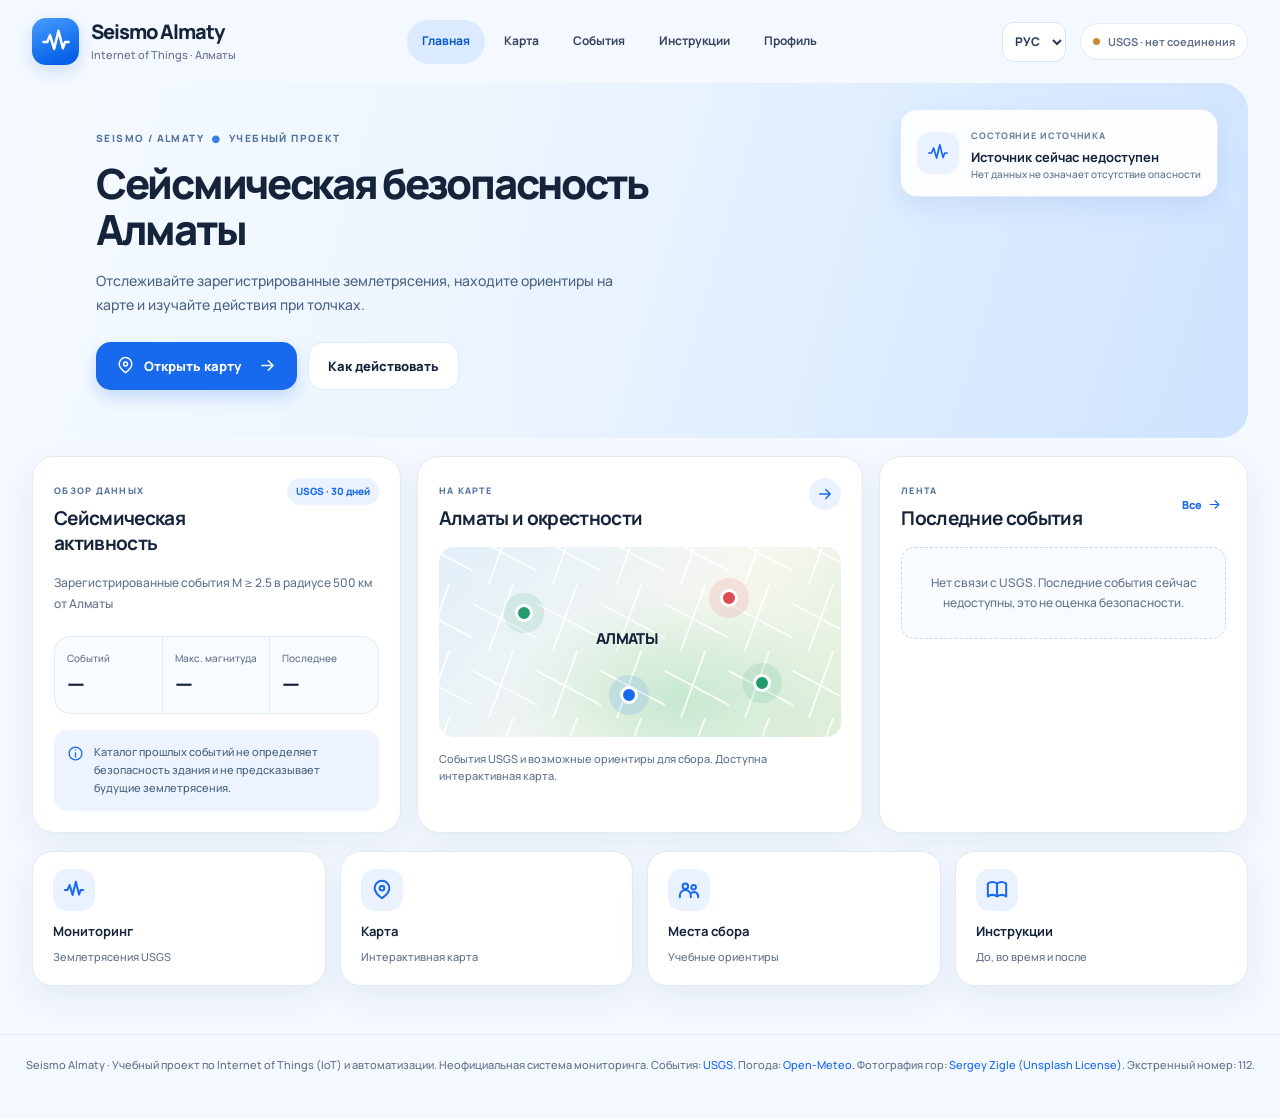
==== commit 3108bdf5: "Add Kazakh, Russian and English language selection across Seismo Almaty" ====
--- a/index.html
+++ b/index.html
@@ -17,6 +17,7 @@
   <link rel="stylesheet" href="./location-photos.css?v=1">
   <link rel="stylesheet" href="./approved-ui-v3.css?v=2">
   <link rel="stylesheet" href="./brand-hero-v4.css?v=2">
+  <link rel="stylesheet" href="./language.css?v=1">
 </head>
 <body>
   <a class="skip-link" href="#main">Перейти к содержимому</a>
@@ -60,14 +61,14 @@
       <button class="nav-link" data-page="instructions" type="button">Инструкции</button>
       <button class="nav-link" data-page="profile" type="button">Профиль</button>
     </nav>
-    <div class="header-actions"><span class="data-pill"><span class="data-dot"></span><span id="headerFeed">Источник загружается</span></span><button class="icon-button profile-shortcut" type="button" data-page="profile" aria-label="Открыть профиль"><svg class="icon"><use href="#i-user"></use></svg></button></div>
+    <div class="header-actions"><select class="seismo-language" data-language-select aria-label="Язык" title="Язык"><option value="kk">ҚАЗ</option><option value="ru" selected>РУС</option><option value="en">ENG</option></select><span class="data-pill"><span class="data-dot"></span><span id="headerFeed">Источник загружается</span></span><button class="icon-button profile-shortcut" type="button" data-page="profile" aria-label="Открыть профиль"><svg class="icon"><use href="#i-user"></use></svg></button></div>
   </header>
 
   <main id="main">
     <section id="page-home" class="page is-active" aria-labelledby="homeHeading">
       <div class="ref-home-hero"><img class="ref-hero-mountains" src="https://images.unsplash.com/photo-1682703638082-3d975a8eec4e?auto=format&fit=crop&w=1400&q=85" alt="" aria-hidden="true" fetchpriority="high" decoding="async"><span class="hero-photo-credit"><a href="https://unsplash.com/photos/uma-cordilheira-coberta-de-neve-sob-um-ceu-azul-WFiuUnN-3Y8" target="_blank" rel="noopener noreferrer">Фото гор: Sergey Zigle · Unsplash</a></span>
         <div class="ref-home-toolbar"><span class="ref-logo"><svg class="icon" aria-hidden="true"><use href="#i-wave"></use></svg><strong>Seismo<br>Almaty</strong></span>
-          <span class="ref-header-buttons"><button type="button" data-page="events" aria-label="История событий"><svg class="icon"><use href="#i-events"></use></svg></button><button type="button" data-page="profile" aria-label="Профиль"><svg class="icon"><use href="#i-user"></use></svg></button></span></div>
+          <span class="ref-header-buttons"><select class="seismo-language" data-language-select aria-label="Язык" title="Язык"><option value="kk">ҚАЗ</option><option value="ru" selected>РУС</option><option value="en">ENG</option></select><button type="button" data-page="events" aria-label="История событий"><svg class="icon"><use href="#i-events"></use></svg></button><button type="button" data-page="profile" aria-label="Профиль"><svg class="icon"><use href="#i-user"></use></svg></button></span></div>
         <div class="ref-greeting"><h2 id="refGreetingName">Здравствуйте!</h2><span class="ref-city-chip" aria-label="Погода в Алматы"><span id="weatherIcon" aria-hidden="true">☁</span><span class="weather-copy"><strong id="weatherTemp">—°</strong><small id="weatherCity">Алматы</small></span></span></div>
         <button type="button" class="ref-status-card" data-page="events" aria-label="Перейти к данным о сейсмических событиях"><span class="ref-status-check"><svg class="icon"><use href="#i-check"></use></svg></span><div><span>Сейсмическая обстановка</span><strong id="refFeedTitle">Загрузка данных</strong><small id="refFeedSubtitle">Проверяем подключение USGS…</small></div><svg class="icon ref-card-arrow"><use href="#i-chevron"></use></svg></button>
       </div>
@@ -172,7 +173,7 @@
       <div class="profile-aside"><div class="surface setting-card"><h2>Настройки</h2>
     <div class="setting-line"><span class="ref-setting-name"><svg class="icon"><use href="#i-map"></use></svg>Мой адрес</span><button type="button" id="openAddressEditor" class="ref-setting-value">Изменить →</button></div>
     <div class="setting-line"><span class="ref-setting-name"><svg class="icon"><use href="#i-events"></use></svg>Уведомления</span><strong>Не подключены</strong></div>
-    <div class="setting-line"><span class="ref-setting-name"><svg class="icon"><use href="#i-book"></use></svg>Язык интерфейса</span><strong>Русский</strong></div>
+    <div class="setting-line"><span class="ref-setting-name"><svg class="icon"><use href="#i-book"></use></svg>Язык интерфейса</span><select class="seismo-language" data-language-select aria-label="Язык интерфейса"><option value="kk">Қазақша</option><option value="ru" selected>Русский</option><option value="en">English</option></select></div>
     <div class="setting-line"><span class="ref-setting-name"><svg class="icon"><use href="#i-info"></use></svg>О приложении</span><strong>IoT · прототип 3.0</strong></div>
     <div class="setting-line"><span class="ref-setting-name"><svg class="icon"><use href="#i-wave"></use></svg>Источник событий</span><a href="https://earthquake.usgs.gov/earthquakes/map/" target="_blank" rel="noopener noreferrer">USGS ↗</a></div>
     <div class="setting-line sim-settings-link"><span class="ref-setting-name"><svg class="icon"><use href="#i-wave"></use></svg>Simulation Mode</span><button class="ref-setting-value" data-page="simulation" type="button">Запустить →</button></div>
@@ -228,6 +229,8 @@
   <footer class="site-footer">Seismo Almaty · Учебный проект по Internet of Things (IoT) и автоматизации. Неофициальная система мониторинга. События: <a href="https://earthquake.usgs.gov/" target="_blank" rel="noopener noreferrer">USGS</a>. Погода: <a href="https://open-meteo.com/" target="_blank" rel="noopener noreferrer">Open-Meteo</a>. Фотография гор: <a href="https://unsplash.com/photos/uma-cordilheira-coberta-de-neve-sob-um-ceu-azul-WFiuUnN-3Y8" target="_blank" rel="noopener noreferrer">Sergey Zigle (Unsplash License)</a>. Экстренный номер: 112.</footer>
 
   <script src="https://cdnjs.cloudflare.com/ajax/libs/leaflet/1.9.4/leaflet.min.js"></script>
-  <script src="./site.js?v=8" defer></script>
+  <script src="./translations.js?v=1" defer></script>
+  <script src="./language.js?v=1" defer></script>
+  <script src="./site.js?v=9" defer></script>
 </body>
-</html>+</html>
--- a/language.css
+++ b/language.css
@@ -0,0 +1,26 @@
+/* Native accessible language controls styled for both resident and engineering UI. */
+.seismo-language {
+  appearance: auto;
+  box-sizing: border-box;
+  width: auto;
+  max-width: 100%;
+  min-height: 40px;
+  padding: 7px 8px;
+  border: 1px solid #d9e6f6;
+  border-radius: 12px;
+  background: #fff;
+  color: #243a56;
+  font-family: inherit;
+  font-size: 12px;
+  font-weight: 750;
+  cursor: pointer;
+}
+.seismo-language:focus-visible { outline: 2px solid #1769ed; outline-offset: 3px; }
+.header-actions .seismo-language { flex: 0 0 auto; }
+.ref-header-buttons .seismo-language { flex: 0 0 auto; min-height: 44px; padding-inline: 5px; }
+.setting-line .seismo-language { margin-left: auto; max-width: 53%; }
+.engineering-language { background: #1f2830; color: #e6edf3; border-color: #2c3843; }
+@media (max-width: 370px) {
+  #page-home .ref-header-buttons { gap: 6px; }
+  #page-home .ref-header-buttons .seismo-language { font-size: 11px; padding-inline: 4px; }
+}
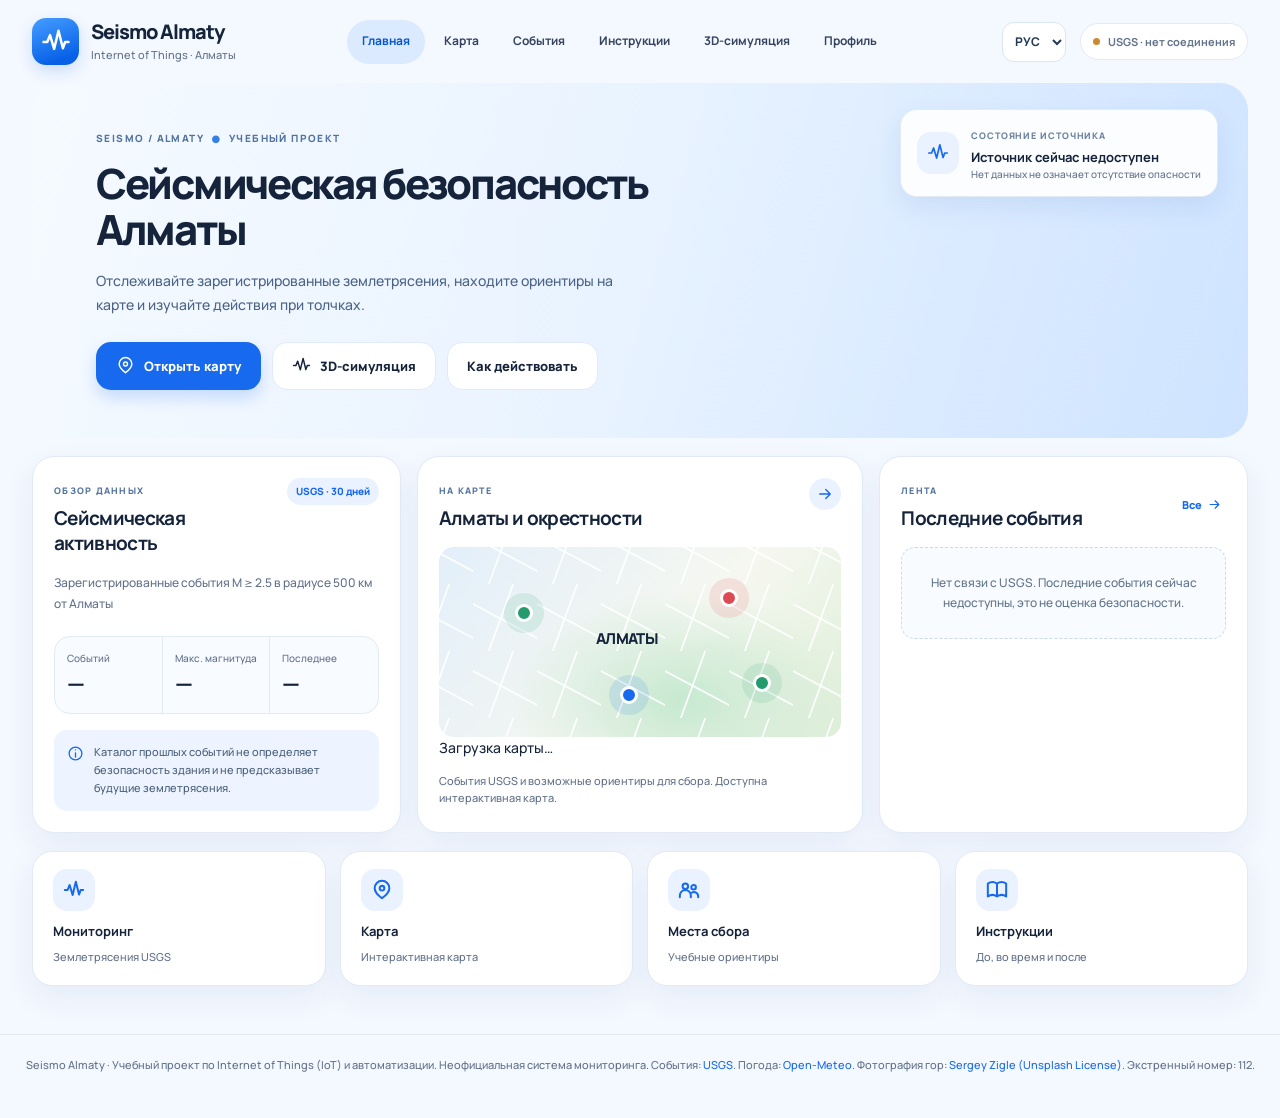
==== commit 64eda82d: "Desktop dashboard: index.html" ====
--- a/index.html
+++ b/index.html
@@ -13,11 +13,12 @@
   <link rel="stylesheet" href="https://cdnjs.cloudflare.com/ajax/libs/leaflet/1.9.4/leaflet.min.css">
   <link rel="stylesheet" href="./site.css?v=3">
   <link rel="stylesheet" href="./reference-ui.css?v=2">
-  <link rel="stylesheet" href="./simulation.css?v=1">
+  <link rel="stylesheet" href="./simulation.css?v=3">
   <link rel="stylesheet" href="./location-photos.css?v=1">
   <link rel="stylesheet" href="./approved-ui-v3.css?v=2">
   <link rel="stylesheet" href="./brand-hero-v4.css?v=2">
   <link rel="stylesheet" href="./language.css?v=1">
+  <link rel="stylesheet" href="./desktop-v1.css?v=1">
 </head>
 <body>
   <a class="skip-link" href="#main">Перейти к содержимому</a>
@@ -59,6 +60,7 @@
       <button class="nav-link" data-page="map" type="button">Карта</button>
       <button class="nav-link" data-page="events" type="button">События</button>
       <button class="nav-link" data-page="instructions" type="button">Инструкции</button>
+      <button class="nav-link desktop-sim-link" data-page="simulation" type="button">3D-симуляция</button>
       <button class="nav-link" data-page="profile" type="button">Профиль</button>
     </nav>
     <div class="header-actions"><select class="seismo-language" data-language-select aria-label="Язык" title="Язык"><option value="kk">ҚАЗ</option><option value="ru" selected>РУС</option><option value="en">ENG</option></select><span class="data-pill"><span class="data-dot"></span><span id="headerFeed">Источник загружается</span></span><button class="icon-button profile-shortcut" type="button" data-page="profile" aria-label="Открыть профиль"><svg class="icon"><use href="#i-user"></use></svg></button></div>
@@ -77,7 +79,7 @@
           <div class="eyebrow">SEISMO / ALMATY <span>●</span> УЧЕБНЫЙ ПРОЕКТ</div>
           <h1 id="homeHeading">Сейсмическая безопасность <em>Алматы</em></h1>
           <p>Отслеживайте зарегистрированные землетрясения, находите ориентиры на карте и изучайте действия при толчках.</p>
-          <div class="hero-actions"><button class="button button-primary" type="button" data-page="map"><svg class="icon"><use href="#i-map"></use></svg> Открыть карту <svg class="icon arrow"><use href="#i-arrow"></use></svg></button><button class="button button-white" type="button" data-page="instructions">Как действовать</button></div>
+          <div class="hero-actions"><button class="button button-primary" type="button" data-page="map"><svg class="icon"><use href="#i-map"></use></svg> Открыть карту</button><button class="button button-white" type="button" data-page="simulation"><svg class="icon"><use href="#i-wave"></use></svg> 3D-симуляция</button><button class="button button-white" type="button" data-page="instructions">Как действовать</button></div>
         </div>
         <div class="mountain-visual" aria-hidden="true"><div class="sky-disc"></div><svg viewBox="0 0 680 335" preserveAspectRatio="xMidYMax slice"><path fill="#aacbf5" d="M0 268 103 182 145 210 267 57 349 199 442 71 534 204 590 113 680 236v99H0z"/><path fill="#f8fcff" d="m212 119 55-62 49 86-45-19-24 22-18-12ZM407 121l35-50 43 72-39-17-20 15ZM566 148l24-35 33 59-30-18-12 12Z"/><path fill="#83b3e7" d="M0 289 95 227 151 246 230 195 298 253 371 196 464 255 542 212 612 247 680 203v132H0z"/><path fill="#d8eaff" d="M0 299 92 265 170 277 267 248 355 288 434 253 517 287 602 265 680 289v46H0z"/><path fill="#9cbdd8" opacity=".65" d="M0 335v-19h30v-11h15v-12h30v10h17v-22h23v15h20v-27h21v29h20v-12h23v26h18v-34h16v31h25v-17h32v30h20v-27h24v28h40v-19h23v31h18v-34h23v25h26v-32h20v31h50v-21h21v24h32v-17h24v28z"/><path d="M565 95v210m-14 0h28M558 131h14M559 166h12" stroke="#6388aa" stroke-width="4"/><path d="M565 95 574 306h-18z" fill="#6388aa"/><path d="M565 94v-35" stroke="#6388aa" stroke-width="2"/></svg></div>
         <div class="hero-status surface">
@@ -97,6 +99,7 @@
         <article class="surface map-preview" role="button" tabindex="0" data-page="map" aria-label="Перейти к интерактивной карте Алматы">
           <div class="section-top"><div><span class="eyebrow">НА КАРТЕ</span><h2>Алматы и окрестности</h2></div><span class="round-arrow"><svg class="icon"><use href="#i-arrow"></use></svg></span></div>
           <div class="map-preview-art" aria-hidden="true"><div class="preview-grid"></div><span class="preview-city">АЛМАТЫ</span><span class="preview-pin p1"></span><span class="preview-pin p2"></span><span class="preview-pin p3"></span><span class="preview-pin user"></span></div>
+          <div class="desktop-map-preview"><div id="homeMapPreview"></div><div id="homeMapFallback" class="preview-fallback">Загрузка карты…</div></div>
           <p class="muted">События USGS и возможные ориентиры для сбора. Доступна интерактивная карта.</p>
         </article>
         <article class="surface latest-card">
@@ -178,6 +181,7 @@
     <div class="setting-line"><span class="ref-setting-name"><svg class="icon"><use href="#i-wave"></use></svg>Источник событий</span><a href="https://earthquake.usgs.gov/earthquakes/map/" target="_blank" rel="noopener noreferrer">USGS ↗</a></div>
     <div class="setting-line sim-settings-link"><span class="ref-setting-name"><svg class="icon"><use href="#i-wave"></use></svg>Simulation Mode</span><button class="ref-setting-value" data-page="simulation" type="button">Запустить →</button></div>
     <div class="setting-line"><span class="ref-setting-name"><svg class="icon"><use href="#i-shield"></use></svg>Engineering Demo</span><a href="./engineering/">Открыть ↗</a></div>
+    <div class="setting-line"><span class="ref-setting-name"><svg class="icon"><use href="#i-map"></use></svg>3D-модель здания</span><a href="./simulation-3d/">Открыть ↗</a></div>
    </div><div class="caution-inline standalone"><svg class="icon"><use href="#i-info"></use></svg><p>Приложение не прогнозирует землетрясения, не заменяет официальные оповещения и не отправляет SOS. Экстренная служба Казахстана: <strong>112</strong>.</p></div></div></div>
     </section>
         <section id="page-simulation" class="page" aria-labelledby="simulationHeading" hidden>
@@ -186,19 +190,21 @@
         <div class="sim-disclaimer"><svg class="icon"><use href="#i-info"></use></svg><span><strong>Только демонстрация.</strong> Сценарии вымышлены: это не события USGS, не прогноз и не управление реальным зданием. Значения M не измеряются датчиком.</span></div>
       </div>
       <div class="sim-layout">
-        <div class="sim-primary"><h2>Выбери сценарий</h2><div class="sim-presets" role="group" aria-label="Учебные сценарии">
+        <div class="sim-primary"><div class="sim-setup"><h2>Выбери сценарий</h2><div class="sim-presets" role="group" aria-label="Учебные сценарии">
           <button class="sim-preset sim-preset--soft" type="button" data-sim-level="3" aria-pressed="false"><span class="sim-preset-icon"><svg class="icon"><use href="#i-wave"></use></svg></span><span class="sim-preset-copy"><strong>M 3.0</strong><span>Слабый · наблюдение</span></span><svg class="icon"><use href="#i-chevron"></use></svg></button>
           <button class="sim-preset sim-preset--warning" type="button" data-sim-level="4.5" aria-pressed="false"><span class="sim-preset-icon"><svg class="icon"><use href="#i-alert"></use></svg></span><span class="sim-preset-copy"><strong>M 4.5</strong><span>Умеренный · WARNING</span></span><svg class="icon"><use href="#i-chevron"></use></svg></button>
           <button class="sim-preset sim-preset--critical" type="button" data-sim-level="6" aria-pressed="false"><span class="sim-preset-icon"><svg class="icon"><use href="#i-shield"></use></svg></span><span class="sim-preset-copy"><strong>M 6.0</strong><span>Сильный · EMERGENCY</span></span><svg class="icon"><use href="#i-chevron"></use></svg></button>
         </div>
+        <article class="surface sim-control"><div class="sim-control-head"><label for="simMagnitude">Магнитуда сценария</label><strong id="simMagnitudeValue">M 0.0</strong></div><input type="range" id="simMagnitude" min="0" max="8" step="0.1" value="0"><div class="sim-scale"><span>0</span><span>3.0</span><span>4.5</span><span>6.0</span><span>8.0</span></div><p>Условный уровень землетрясения. Отпустите ползунок для запуска.</p><div class="sim-control-buttons"><button id="simAuto" class="button button-secondary" type="button">Автодемо</button><button id="simPause" class="button button-secondary" type="button" disabled>Остановить толчки</button><button id="simStop" type="button" class="button sim-stop" disabled>Сбросить</button></div></article>
+        </div><article class="surface sim-campus-card"><div class="sim-campus-head"><div><span class="eyebrow">DIGITAL TWIN · KBTU</span><h2>3D-модель здания</h2><small id="simPhase">Ожидание сценария</small> <strong id="simEvacCount" hidden style="font-size:12px;color:#168a59"></strong></div><a class="button button-secondary" href="./simulation-3d/?v=desktop">На весь экран ↗</a></div><iframe id="simCampus" title="3D-модель здания" loading="lazy" allow="fullscreen"></iframe></article>
         <div class="sim-active-status" id="simActivePanel" aria-live="polite">
           <div class="sim-active-heading"><span class="sim-live-dot"></span><strong id="simState">Нет активной симуляции</strong><span id="simModeLabel">OFF</span></div>
           <p id="simDescription">Выберите сценарий выше. Отдельная учебная карточка появится в событиях, а тестовая точка — на карте.</p>
           <div class="sim-wave-wrapper"><div class="sim-wave-top"><span>Синтетический сигнал датчика</span><span id="simAmplitude">0 / 100</span></div><svg id="simWave" class="sim-wave" viewBox="0 0 340 76" preserveAspectRatio="none" aria-label="График условного сигнала"><path id="simWavePath" d="M0 38 H340" fill="none" stroke="#377fe7" stroke-width="2.5"/></svg><small>Не реальные измерения. Амплитуда не рассчитывается из магнитуды.</small></div>
-          <div class="sim-actions"><button id="simOpenMap" type="button" class="button button-secondary" disabled><svg class="icon"><use href="#i-map"></use></svg> На карте</button><button id="simOpenEvents" type="button" class="button button-secondary" disabled><svg class="icon"><use href="#i-events"></use></svg> В событиях</button><button id="simStop" type="button" class="button sim-stop" disabled>Сбросить</button></div>
+          <div class="sim-actions"><button id="simOpenMap" type="button" class="button button-secondary" disabled><svg class="icon"><use href="#i-map"></use></svg> На карте</button><button id="simOpenEvents" type="button" class="button button-secondary" disabled><svg class="icon"><use href="#i-events"></use></svg> В событиях</button></div>
         </div></div>
-        <aside class="sim-secondary"><article class="surface sim-iot-flow"><span class="eyebrow">INTERNET OF THINGS</span><h2>Как работает модель</h2><div class="sim-flow"><span>Датчик</span><svg class="icon"><use href="#i-arrow"></use></svg><span>Обработка</span><svg class="icon"><use href="#i-arrow"></use></svg><span>IoT-интерфейс</span></div><p>На этой странице программная имитация. Работа реального Arduino / Flex Sensor демонстрируется отдельно в Engineering Demo.</p><a href="./engineering/" class="text-link">Инженерный симулятор <svg class="icon"><use href="#i-arrow"></use></svg></a></article>
-        <article class="surface sim-building"><span class="eyebrow">УЧЕБНАЯ ЗАЩИТА ЗДАНИЯ</span><h2>Состояния элементов</h2><div class="sim-device-row"><span>Газоснабжение</span><strong id="simGas">Обычный режим</strong></div><div class="sim-device-row"><span>Электропитание</span><strong id="simPower">Обычный режим</strong></div><div class="sim-device-row"><span>Лифты</span><strong id="simLift">Обычный режим</strong></div><div class="sim-device-row"><span>Аварийные двери</span><strong id="simDoors">Обычный режим</strong></div><p>Эти статусы не подключены к оборудованию здания. Реальные решения зависят от инженерного проекта и его проверки.</p></article></aside>
+        <aside class="sim-secondary"><article class="surface sim-building"><span class="eyebrow">УЧЕБНАЯ ЗАЩИТА ЗДАНИЯ</span><h2>Состояния элементов</h2><div class="sim-device-row"><span>Газовый клапан</span><strong id="simGas">Открыт</strong></div><div class="sim-device-row"><span>Освещение</span><strong id="simPower">Включено</strong></div><div class="sim-device-row"><span>Лифты</span><strong id="simLift">Работает</strong></div><div class="sim-device-row"><span>Сигнализация</span><strong id="simDoors">Выключена</strong></div><p>Эти статусы не подключены к оборудованию здания. Реальные решения зависят от инженерного проекта и его проверки.</p></article>
+        <article class="surface sim-iot-flow"><span class="eyebrow">INTERNET OF THINGS</span><h2>Как работает модель</h2><div class="sim-flow"><span>Датчик</span><svg class="icon"><use href="#i-arrow"></use></svg><span>Обработка</span><svg class="icon"><use href="#i-arrow"></use></svg><span>IoT-интерфейс</span></div><p>Акселерометр, ESP32, газовый клапан, шаговый двигатель, реле, светодиоды, зуммер и LCD. Здесь работает учебная имитация; реальные измерения доступны отдельно через ESP32 Live.</p><a href="./simulation-3d/?live=1" class="text-link">ESP32 Live <svg class="icon"><use href="#i-arrow"></use></svg></a></article></aside>
       </div>
     </section>
     <section id="page-event-detail" class="page" aria-labelledby="refDetailHeading" hidden>
@@ -229,8 +235,9 @@
   <footer class="site-footer">Seismo Almaty · Учебный проект по Internet of Things (IoT) и автоматизации. Неофициальная система мониторинга. События: <a href="https://earthquake.usgs.gov/" target="_blank" rel="noopener noreferrer">USGS</a>. Погода: <a href="https://open-meteo.com/" target="_blank" rel="noopener noreferrer">Open-Meteo</a>. Фотография гор: <a href="https://unsplash.com/photos/uma-cordilheira-coberta-de-neve-sob-um-ceu-azul-WFiuUnN-3Y8" target="_blank" rel="noopener noreferrer">Sergey Zigle (Unsplash License)</a>. Экстренный номер: 112.</footer>
 
   <script src="https://cdnjs.cloudflare.com/ajax/libs/leaflet/1.9.4/leaflet.min.js"></script>
-  <script src="./translations.js?v=1" defer></script>
+  <script src="./translations.js?v=5" defer></script>
   <script src="./language.js?v=1" defer></script>
-  <script src="./site.js?v=9" defer></script>
+  <script src="./simulation-state.js?v=2" defer></script>
+  <script src="./site.js?v=12" defer></script>
 </body>
 </html>
--- a/simulation.css
+++ b/simulation.css
@@ -2,6 +2,20 @@
    Strictly inherits approved pale-blue mobile reference.
    This is a deterministic training model, not connected to physical hardware. */
 :root{--sim-purple:#7759bb;--sim-purple-soft:#f1ecff}
+#page-simulation .sim-control,#page-simulation .sim-campus-card{margin:14px 0;padding:15px;min-width:0}
+.sim-control-head,.sim-campus-head{display:flex;justify-content:space-between;align-items:center;gap:8px}
+.sim-control-head label{font-weight:750}.sim-control-head strong{color:#2169d2;font-size:22px}
+#simMagnitude{display:block;width:100%;accent-color:#2469df;margin:14px 0 8px;min-height:28px}
+.sim-scale{display:flex;justify-content:space-between;font-size:11px;color:#71839d}
+.sim-control p{font-size:12px;margin:9px 0;color:#61738c}
+.sim-control-buttons{display:grid;grid-template-columns:1fr 1fr 1fr;gap:8px}
+.sim-control-buttons .sim-stop{background:#fff0f1;color:#b9444c;border:1px solid #edc4c7}
+.sim-control-buttons button{white-space:normal;font-size:12px}
+.sim-campus-head{margin-bottom:12px}.sim-campus-head h2{margin:5px 0!important;font-size:19px!important}
+.sim-campus-head small{color:#61718c;font-size:12px}
+.sim-campus-head .button{font-size:11px;white-space:nowrap;padding:8px;min-height:38px}
+#simCampus{display:block;border:0;width:100%;height:clamp(350px,43vw,540px);border-radius:15px;background:#e4edf8}
+@media(max-width:560px){#page-simulation .sim-campus-card{padding:10px}#simCampus{height:390px}.sim-campus-head .button{font-size:10px}.sim-control-buttons button{font-size:11px}}
 .sim-home-banner,.sim-event-row{background:#f5f0ff;border:1px solid #ded0ff;color:#48317a;border-radius:19px;box-shadow:0 7px 22px rgba(68,53,133,.07)}
 .sim-home-banner{display:flex;align-items:center;gap:11px;padding:12px 15px;margin:13px 0 0}
 .sim-home-banner>.icon{color:var(--sim-purple);width:27px;height:27px}
@@ -106,6 +120,12 @@
   #page-events .sim-event-row{margin-top:8px}
 }
 @media(max-width:560px){
+  #page-simulation .sim-presets{display:grid;grid-template-columns:repeat(3,minmax(0,1fr));gap:6px}
+  #page-simulation .sim-preset{min-height:94px;display:flex;flex-direction:column;align-items:flex-start;gap:5px;padding:9px}
+  #page-simulation .sim-preset>.icon{display:none}
+  #page-simulation .sim-preset-icon{width:29px;height:29px;border-radius:9px}
+  #page-simulation .sim-preset-icon .icon{width:19px;height:19px}
+  #page-simulation .sim-preset-copy>span{font-size:9px}
   .sim-home-banner strong{font-size:11px}
   .sim-home-banner button{font-size:10px}
   .sim-event-row{padding:12px;grid-template-columns:1fr auto}
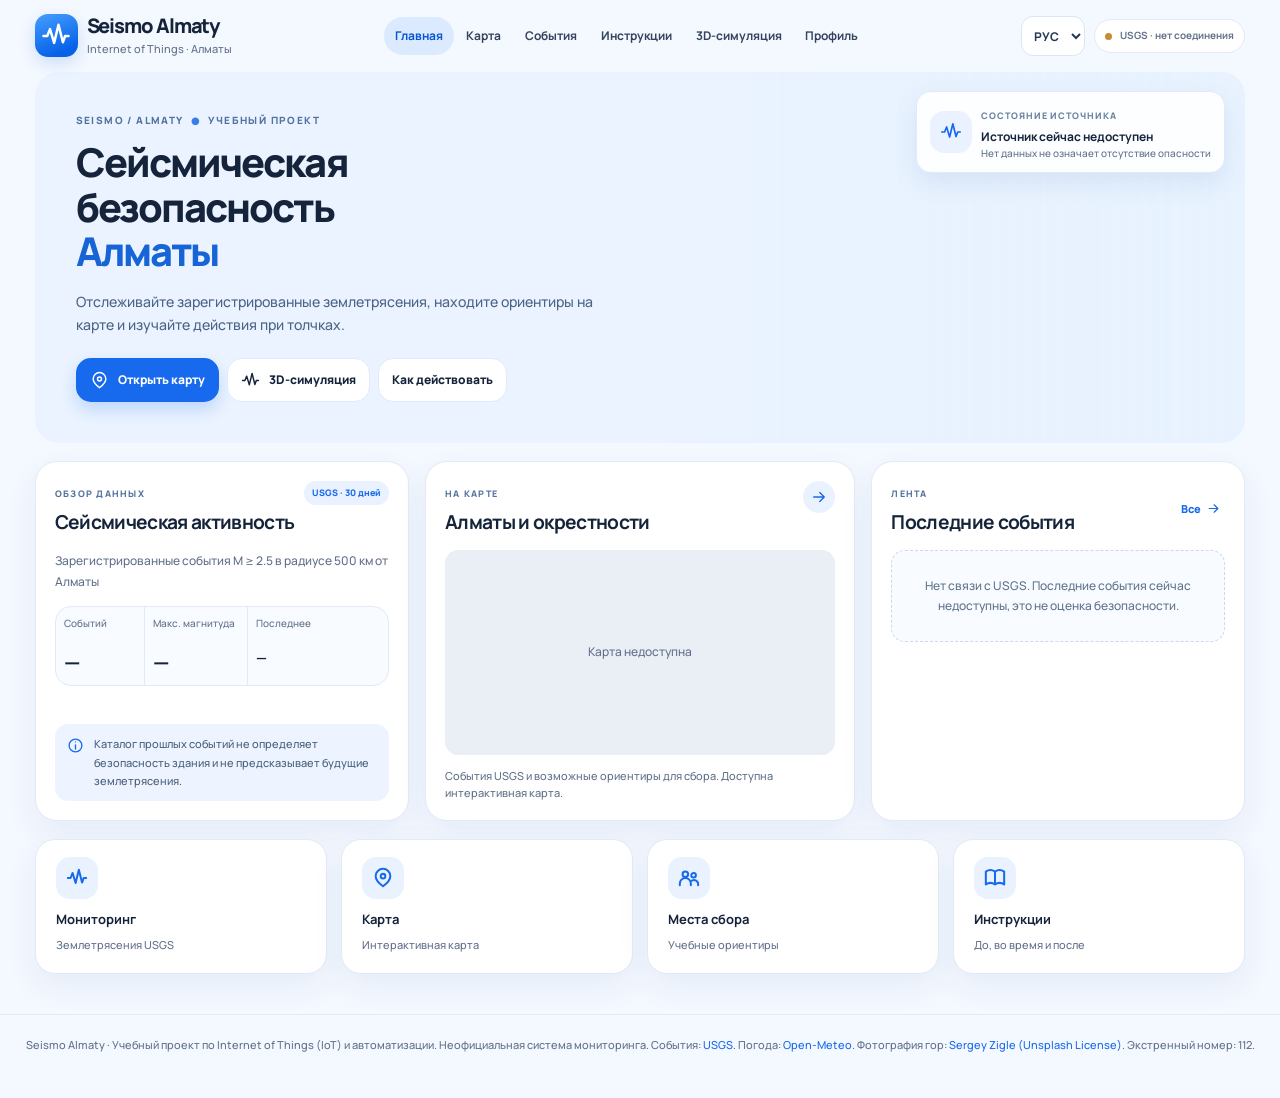
==== commit 72f1f407: "Detailed campus and emergency alert: index.html" ====
--- a/index.html
+++ b/index.html
@@ -196,7 +196,7 @@
           <button class="sim-preset sim-preset--critical" type="button" data-sim-level="6" aria-pressed="false"><span class="sim-preset-icon"><svg class="icon"><use href="#i-shield"></use></svg></span><span class="sim-preset-copy"><strong>M 6.0</strong><span>Сильный · EMERGENCY</span></span><svg class="icon"><use href="#i-chevron"></use></svg></button>
         </div>
         <article class="surface sim-control"><div class="sim-control-head"><label for="simMagnitude">Магнитуда сценария</label><strong id="simMagnitudeValue">M 0.0</strong></div><input type="range" id="simMagnitude" min="0" max="8" step="0.1" value="0"><div class="sim-scale"><span>0</span><span>3.0</span><span>4.5</span><span>6.0</span><span>8.0</span></div><p>Условный уровень землетрясения. Отпустите ползунок для запуска.</p><div class="sim-control-buttons"><button id="simAuto" class="button button-secondary" type="button">Автодемо</button><button id="simPause" class="button button-secondary" type="button" disabled>Остановить толчки</button><button id="simStop" type="button" class="button sim-stop" disabled>Сбросить</button></div></article>
-        </div><article class="surface sim-campus-card"><div class="sim-campus-head"><div><span class="eyebrow">DIGITAL TWIN · KBTU</span><h2>3D-модель здания</h2><small id="simPhase">Ожидание сценария</small> <strong id="simEvacCount" hidden style="font-size:12px;color:#168a59"></strong></div><a class="button button-secondary" href="./simulation-3d/?v=desktop">На весь экран ↗</a></div><iframe id="simCampus" title="3D-модель здания" loading="lazy" allow="fullscreen"></iframe></article>
+        </div><article class="surface sim-campus-card"><div class="sim-campus-head"><div><span class="eyebrow">DIGITAL TWIN · KBTU</span><h2>3D-модель здания</h2><small id="simPhase">Ожидание сценария</small> <strong id="simEvacCount" hidden style="font-size:12px;color:#168a59"></strong></div><a class="button button-secondary" href="./simulation-3d/?v=campus2">На весь экран ↗</a></div><iframe id="simCampus" title="3D-модель здания" loading="lazy" allow="fullscreen"></iframe></article>
         <div class="sim-active-status" id="simActivePanel" aria-live="polite">
           <div class="sim-active-heading"><span class="sim-live-dot"></span><strong id="simState">Нет активной симуляции</strong><span id="simModeLabel">OFF</span></div>
           <p id="simDescription">Выберите сценарий выше. Отдельная учебная карточка появится в событиях, а тестовая точка — на карте.</p>
@@ -230,7 +230,7 @@
   </nav>
 
   <div class="dialog-backdrop" id="detailDialog" hidden><section class="detail-dialog surface" role="dialog" aria-modal="true" aria-labelledby="detailHeading"><button class="dialog-close icon-button" type="button" id="closeDetail" aria-label="Закрыть"><svg class="icon"><use href="#i-close"></use></svg></button><div id="detailContent"></div></section></div>
-  <div id="trainingOverlay" class="training-overlay" hidden role="dialog" aria-modal="true" aria-labelledby="trainingTitle"><div class="training-content"><div class="training-top"><span><svg class="icon"><use href="#i-wave"></use></svg> Seismo Almaty · Тренировка</span><button id="endDrill" class="training-close" type="button" aria-label="Закрыть учебный сценарий"><svg class="icon"><use href="#i-close"></use></svg></button></div><div class="training-symbol"><svg class="icon"><use href="#i-alert"></use></svg></div><div class="eyebrow">ДЕМОНСТРАЦИЯ · НЕ РЕАЛЬНАЯ ТРЕВОГА</div><h1 id="trainingTitle">Сильные толчки</h1><p>Пригнитесь, укройтесь, держитесь. Не выбегайте из здания во время тряски.</p><div class="training-steps"><div><strong>01</strong><span>Укройтесь под прочной мебелью и защитите голову.</span></div><div><strong>02</strong><span>Не используйте лифты и не бегите по лестнице во время толчков.</span></div><div><strong>03</strong><span>После окончания толчков оцените обстановку и следуйте официальным указаниям.</span></div></div><button type="button" class="button training-button" id="trainingDone">Завершить тренировку</button><small>При реальной чрезвычайной ситуации звоните 112.</small></div></div>
+  <div id="trainingOverlay" class="training-overlay" hidden role="dialog" aria-modal="true" aria-labelledby="trainingTitle"><div class="training-content"><div class="training-top"><span><svg class="icon"><use href="#i-wave"></use></svg> Seismo Almaty · Тренировка</span><button id="endDrill" class="training-close" type="button" aria-label="Закрыть учебный сценарий"><svg class="icon"><use href="#i-close"></use></svg></button></div><div class="training-symbol"><svg class="icon"><use href="#i-alert"></use></svg></div><div class="eyebrow">ДЕМОНСТРАЦИЯ · НЕ РЕАЛЬНАЯ ТРЕВОГА</div><strong id="emergencyBanner" hidden style="font-size:clamp(28px,6vw,62px);letter-spacing:.04em">EMERGENCY</strong><h1 id="trainingTitle">Сильные толчки</h1><p>Пригнитесь, укройтесь, держитесь. Не выбегайте из здания во время тряски.</p><div class="training-steps"><div><strong>01</strong><span>Укройтесь под прочной мебелью и защитите голову.</span></div><div><strong>02</strong><span>Не используйте лифты и не бегите по лестнице во время толчков.</span></div><div><strong>03</strong><span>После окончания толчков оцените обстановку и следуйте официальным указаниям.</span></div></div><button type="button" class="button training-button" id="trainingDone">Завершить тренировку</button><small>При реальной чрезвычайной ситуации звоните 112.</small></div></div>
   <div id="toast" class="toast" role="status" aria-live="polite"></div>
   <footer class="site-footer">Seismo Almaty · Учебный проект по Internet of Things (IoT) и автоматизации. Неофициальная система мониторинга. События: <a href="https://earthquake.usgs.gov/" target="_blank" rel="noopener noreferrer">USGS</a>. Погода: <a href="https://open-meteo.com/" target="_blank" rel="noopener noreferrer">Open-Meteo</a>. Фотография гор: <a href="https://unsplash.com/photos/uma-cordilheira-coberta-de-neve-sob-um-ceu-azul-WFiuUnN-3Y8" target="_blank" rel="noopener noreferrer">Sergey Zigle (Unsplash License)</a>. Экстренный номер: 112.</footer>
 
@@ -238,6 +238,6 @@
   <script src="./translations.js?v=5" defer></script>
   <script src="./language.js?v=1" defer></script>
   <script src="./simulation-state.js?v=2" defer></script>
-  <script src="./site.js?v=12" defer></script>
+  <script src="./site.js?v=13" defer></script>
 </body>
 </html>
--- a/desktop-v1.css
+++ b/desktop-v1.css
@@ -0,0 +1,122 @@
+/* Desktop-specific composition. The approved native-style mobile screens stay intact. */
+.desktop-map-preview{display:none}
+.sim-setup>h2{font-size:18px;line-height:1.3;font-weight:800;letter-spacing:-.035em;margin:0 0 15px}
+@media(max-width:800px){#page-simulation .sim-setup>h2{font-size:15px;margin:0 0 11px}}
+
+@media(min-width:801px){
+  .site-header{height:72px;max-width:1640px;padding:0 clamp(20px,2.7vw,44px);gap:12px}
+  .site-header .brand-icon{width:43px;height:43px;border-radius:13px}
+  .site-header .brand{gap:9px;flex-shrink:0}
+  .desktop-nav{gap:2px;justify-content:center;min-width:0}
+  .desktop-nav .nav-link{padding:9px clamp(7px,.85vw,14px);font-size:12px;min-height:38px}
+  .header-actions{gap:9px;flex-shrink:0}
+  .header-actions .data-pill{font-size:10px;padding:8px 10px}
+  main{max-width:1600px;padding:0 clamp(20px,2.7vw,44px) 40px}
+
+  #page-home .hero{display:grid;grid-template-columns:minmax(0,1fr) minmax(0,1fr);gap:0;align-items:stretch;min-height:0;padding:0;border-radius:24px;overflow:hidden;background:#eaf3ff;isolation:isolate}
+  #page-home .hero-copy{grid-column:1;grid-row:1;min-width:0;max-width:none;padding:clamp(27px,3.2vw,52px);align-self:center;position:relative;z-index:2}
+  #page-home .hero h1{font-size:clamp(29px,3.1vw,48px);line-height:1.12;max-width:100%;margin:12px 0 16px;letter-spacing:-.048em;overflow-wrap:break-word}
+  #page-home .hero h1 em{display:block;color:#1764d6;font-style:normal}
+  #page-home .hero-copy>p{font-size:clamp(13px,1.1vw,16px);line-height:1.65;max-width:100%;margin-bottom:0;overflow-wrap:break-word}
+  #page-home .hero-actions{gap:8px;margin-top:22px;align-items:center}
+  #page-home .hero-actions .button{min-height:44px;padding:10px 13px;white-space:normal;text-align:center;font-size:12px}
+  #page-home .hero .mountain-visual{grid-column:2;grid-row:1;align-self:stretch;position:relative;inset:auto;width:100%;height:100%;min-height:340px;opacity:1!important;z-index:0}
+  #page-home .hero .mountain-visual::after{content:"";position:absolute;inset:0;background:linear-gradient(90deg,#eaf3ff 0%,rgba(234,243,255,.73) 8%,rgba(234,243,255,.15) 26%,transparent 47%);pointer-events:none}
+  #page-home .hero-status{top:19px;right:20px;bottom:auto;left:auto;width:max-content;max-width:calc(50% - 40px);gap:9px;padding:11px 13px;border-radius:15px}
+  #page-home .hero-status>div:last-child{min-width:0;overflow-wrap:break-word}
+  #page-home .hero-status strong{font-size:12px}
+  #page-home .hero-status small{font-size:10px}
+
+  #page-home .home-panels{grid-template-columns:minmax(0,1fr) minmax(0,1.15fr) minmax(0,1fr);gap:16px;margin-top:18px}
+  #page-home .home-panels>.surface{display:flex;flex-direction:column;min-width:0;padding:clamp(16px,1.5vw,23px)}
+  #page-home .section-top{gap:8px;min-width:0;margin-bottom:15px;align-items:flex-start}
+  #page-home .section-top>div{min-width:0}
+  #page-home .section-top h2{font-size:clamp(16px,1.5vw,21px);line-height:1.3;overflow-wrap:break-word}
+  #page-home .source-chip{font-size:9px;padding:5px 8px;flex:none}
+  #page-home .summary-card>.muted{min-height:0;margin-bottom:14px}
+  #page-home .stats-grid{margin-top:0;grid-template-columns:.87fr 1fr 1.35fr}
+  #page-home .stat{padding:10px 8px;min-width:0}
+  #page-home .stat span{white-space:normal;min-height:2.9em;line-height:1.35;font-size:10px}
+  #page-home .stat strong{font-size:clamp(17px,1.65vw,24px);line-height:1.25;letter-spacing:-.05em;white-space:nowrap;overflow-wrap:normal}
+  #page-home #statRecent{font-size:clamp(11px,1.1vw,16px);letter-spacing:-.03em;line-height:1.3}
+  #page-home .caution-inline{margin-top:auto; padding:11px 12px}
+  #page-home .summary-card .stats-grid{margin-bottom:15px}
+  #page-home .map-preview-art{display:none}
+  .desktop-map-preview{display:block;position:relative;height:clamp(175px,16vw,235px);border-radius:14px;overflow:hidden;background:#e9eff5;isolation:isolate}
+  #homeMapPreview{height:100%;width:100%;background:#e9eff5;pointer-events:none;position:relative;z-index:0}
+  #homeMapPreview .leaflet-control-attribution{pointer-events:auto;font-size:9px}
+  .preview-fallback{position:absolute;inset:0;z-index:1;display:grid;place-items:center;text-align:center;padding:22px;background:#e9eff5;color:var(--muted);font-size:12px}
+  #page-home .map-preview>p{margin:12px 0 0;line-height:1.55}
+  #page-home .latest-card{grid-column:auto}
+  #page-home .latest-card>.feed-list{display:flex;flex-direction:column;gap:7px}
+  #page-home .feed-item{min-height:67px;padding:10px 11px;gap:9px}
+  #page-home .feed-main{gap:2px}
+  #page-home .feed-place{white-space:normal;overflow-wrap:break-word;line-height:1.35}
+  #page-home .feed-main small{line-height:1.35}
+
+  /* Controls, model and monitoring are spatially separated; no duplicate IDs/frames. */
+  #page-simulation .sim-header{margin:6px 0 17px}
+  #page-simulation .sim-header h1{font-size:clamp(27px,2.6vw,36px);margin:9px 0 7px}
+  #page-simulation .sim-header>p{max-width:none;margin-bottom:10px}
+  #page-simulation .sim-disclaimer{max-width:none;padding:10px 13px}
+  #page-simulation .sim-layout{display:grid;grid-template-columns:minmax(210px,.85fr) minmax(0,1.8fr) minmax(215px,.9fr);grid-template-areas:"setup campus monitor" "setup campus devices" "setup campus iot";gap:13px;align-items:start}
+  #page-simulation .sim-primary,#page-simulation .sim-secondary{display:contents}
+  .sim-setup{grid-area:setup;min-width:0}
+  #page-simulation .sim-setup>h2{font-size:17px;margin:0 0 10px}
+  #page-simulation .sim-presets{display:flex;flex-direction:column;gap:8px;margin:0 0 10px}
+  #page-simulation .sim-preset{min-height:64px;display:flex;flex-direction:row;align-items:center;gap:9px;border-radius:14px;padding:10px}
+  #page-simulation .sim-preset>.icon{position:static;margin-left:auto;width:14px}
+  #page-simulation .sim-preset-icon{width:35px;height:35px;flex:none;border-radius:11px}
+  #page-simulation .sim-preset-copy{gap:3px;min-width:0}
+  #page-simulation .sim-preset-copy strong{font-size:17px;white-space:nowrap}
+  #page-simulation .sim-preset-copy>span{font-size:10px;overflow-wrap:break-word}
+  #page-simulation .sim-control{margin:0;padding:13px;border-radius:16px}
+  #page-simulation .sim-control-head{gap:5px}
+  #page-simulation .sim-control-head strong{white-space:nowrap;font-size:20px}
+  #page-simulation .sim-control-buttons{grid-template-columns:repeat(2,minmax(0,1fr));gap:6px}
+  #page-simulation .sim-control-buttons #simPause{grid-column:1/-1;grid-row:2}
+  #page-simulation .sim-control-buttons button{font-size:11px;min-height:40px;padding:7px}
+  #page-simulation .sim-campus-card{grid-area:campus;margin:0;padding:10px;min-width:0;border-radius:17px}
+  #page-simulation .sim-campus-head{padding:5px 5px 0;align-items:center;gap:8px}
+  #page-simulation .sim-campus-head>div{min-width:0}
+  #page-simulation .sim-campus-head h2{font-size:17px!important}
+  #page-simulation #simCampus{height:clamp(420px,calc(100vh - 248px),650px);width:100%;border-radius:12px}
+  #page-simulation .sim-active-status{grid-area:monitor;padding:13px;border-radius:17px;min-width:0}
+  #page-simulation .sim-building{grid-area:devices}
+  #page-simulation .sim-iot-flow{grid-area:iot}
+  #page-simulation .sim-secondary .surface{padding:13px;border-radius:17px;min-width:0}
+  #page-simulation .sim-active-heading strong{font-size:12px;line-height:1.4}
+  #page-simulation .sim-active-heading>span:last-child{font-size:9px;padding:5px 6px}
+  #page-simulation .sim-active-status>p{font-size:11px;margin:7px 0 10px}
+  #page-simulation .sim-wave{height:64px}
+  #page-simulation .sim-wave-wrapper{padding:9px}
+  #page-simulation .sim-wave-top{gap:5px}
+  #page-simulation .sim-actions{gap:5px;margin-top:10px}
+  #page-simulation .sim-actions .button{padding:6px;font-size:10px;min-height:38px;white-space:normal}
+  #page-simulation .sim-device-row{padding:9px 0;gap:6px}
+  #page-simulation .sim-device-row>strong{overflow-wrap:break-word}
+  #page-simulation .sim-secondary h2{font-size:16px;margin:5px 0 10px}
+  #page-simulation .sim-secondary p{margin:7px 0 0;font-size:10px}
+  #page-simulation .sim-flow{gap:3px}
+  #page-simulation .sim-flow>span{padding:5px 6px;font-size:9px}
+}
+@media(min-width:801px) and (max-width:1100px){
+  .site-header{gap:8px;padding-inline:17px}
+  .site-header .brand strong{font-size:17px}.site-header .brand small{font-size:9px}
+  .site-header .brand-icon{width:37px;height:37px}
+  .desktop-nav .nav-link{font-size:11px;padding:8px 7px}
+  #page-home .home-panels{grid-template-columns:repeat(2,minmax(0,1fr))}
+  #page-home .latest-card{grid-column:1/-1}
+  #page-home .latest-card>.feed-list{display:grid;grid-template-columns:repeat(3,minmax(0,1fr))}
+  #page-home .hero .mountain-visual{min-height:310px}
+  #page-simulation .sim-layout{grid-template-columns:minmax(220px,.8fr) minmax(0,1.7fr);grid-template-areas:"setup campus" "monitor campus" "devices iot"}
+  #page-simulation #simCampus{height:clamp(430px,63vh,650px)}
+}
+@media(min-width:801px) and (max-width:980px){
+  .site-header{height:auto;display:grid;grid-template-columns:minmax(0,1fr) auto;grid-template-rows:44px auto;padding-block:8px;gap:6px 12px}
+  .site-header .brand{grid-column:1;grid-row:1;justify-self:start}
+  .site-header .header-actions{grid-column:2;grid-row:1}
+  .site-header .desktop-nav{grid-column:1/-1;grid-row:2;justify-content:stretch;width:100%}
+  .desktop-nav .nav-link{flex:1;min-width:0;padding-inline:5px;min-height:34px}
+  .header-actions .seismo-language{font-size:11px;padding:6px}
+}
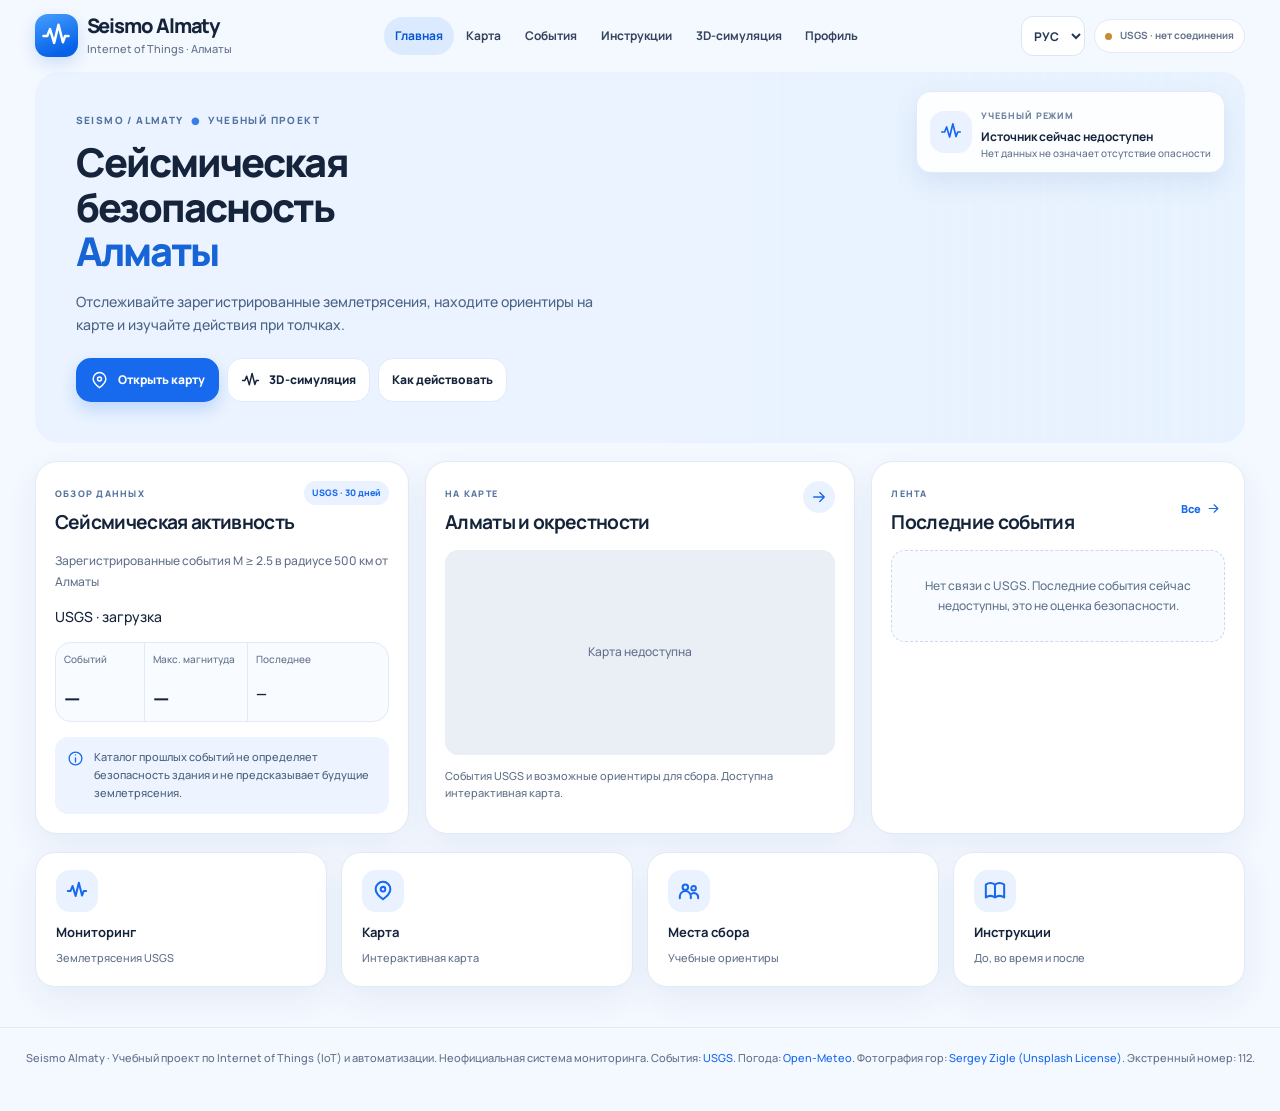
==== commit 65f924aa: "Home training status: index.html" ====
--- a/index.html
+++ b/index.html
@@ -18,7 +18,7 @@
   <link rel="stylesheet" href="./approved-ui-v3.css?v=2">
   <link rel="stylesheet" href="./brand-hero-v4.css?v=2">
   <link rel="stylesheet" href="./language.css?v=1">
-  <link rel="stylesheet" href="./desktop-v1.css?v=1">
+  <link rel="stylesheet" href="./desktop-v1.css?v=2">
 </head>
 <body>
   <a class="skip-link" href="#main">Перейти к содержимому</a>
@@ -63,7 +63,7 @@
       <button class="nav-link desktop-sim-link" data-page="simulation" type="button">3D-симуляция</button>
       <button class="nav-link" data-page="profile" type="button">Профиль</button>
     </nav>
-    <div class="header-actions"><select class="seismo-language" data-language-select aria-label="Язык" title="Язык"><option value="kk">ҚАЗ</option><option value="ru" selected>РУС</option><option value="en">ENG</option></select><span class="data-pill"><span class="data-dot"></span><span id="headerFeed">Источник загружается</span></span><button class="icon-button profile-shortcut" type="button" data-page="profile" aria-label="Открыть профиль"><svg class="icon"><use href="#i-user"></use></svg></button></div>
+    <div class="header-actions"><select class="seismo-language" data-language-select aria-label="Язык" title="Язык"><option value="kk">ҚАЗ</option><option value="ru" selected>РУС</option><option value="en">ENG</option></select><span class="data-pill training-state" data-level="NORMAL" role="status" aria-label="Учебный режим"><span class="data-dot"></span><span id="headerFeed" translate="no">NORMAL · DEMO</span></span><button class="icon-button profile-shortcut" type="button" data-page="profile" aria-label="Открыть профиль"><svg class="icon"><use href="#i-user"></use></svg></button></div>
   </header>
 
   <main id="main">
@@ -72,7 +72,7 @@
         <div class="ref-home-toolbar"><span class="ref-logo"><svg class="icon" aria-hidden="true"><use href="#i-wave"></use></svg><strong>Seismo<br>Almaty</strong></span>
           <span class="ref-header-buttons"><select class="seismo-language" data-language-select aria-label="Язык" title="Язык"><option value="kk">ҚАЗ</option><option value="ru" selected>РУС</option><option value="en">ENG</option></select><button type="button" data-page="events" aria-label="История событий"><svg class="icon"><use href="#i-events"></use></svg></button><button type="button" data-page="profile" aria-label="Профиль"><svg class="icon"><use href="#i-user"></use></svg></button></span></div>
         <div class="ref-greeting"><h2 id="refGreetingName">Здравствуйте!</h2><span class="ref-city-chip" aria-label="Погода в Алматы"><span id="weatherIcon" aria-hidden="true">☁</span><span class="weather-copy"><strong id="weatherTemp">—°</strong><small id="weatherCity">Алматы</small></span></span></div>
-        <button type="button" class="ref-status-card" data-page="events" aria-label="Перейти к данным о сейсмических событиях"><span class="ref-status-check"><svg class="icon"><use href="#i-check"></use></svg></span><div><span>Сейсмическая обстановка</span><strong id="refFeedTitle">Загрузка данных</strong><small id="refFeedSubtitle">Проверяем подключение USGS…</small></div><svg class="icon ref-card-arrow"><use href="#i-chevron"></use></svg></button>
+        <button type="button" class="ref-status-card training-state" data-level="NORMAL" data-page="simulation" aria-label="Имитировать землетрясение"><span class="ref-status-check"><svg class="icon"><use href="#i-check"></use></svg></span><div><span>УЧЕБНЫЙ РЕЖИМ</span><strong id="refFeedTitle" translate="no" aria-live="polite">NORMAL</strong><small id="refFeedSubtitle">Состояние макета, не реальная тревога</small></div><svg class="icon ref-card-arrow"><use href="#i-chevron"></use></svg></button>
       </div>
       <div class="hero">
         <div class="hero-copy">
@@ -82,9 +82,9 @@
           <div class="hero-actions"><button class="button button-primary" type="button" data-page="map"><svg class="icon"><use href="#i-map"></use></svg> Открыть карту</button><button class="button button-white" type="button" data-page="simulation"><svg class="icon"><use href="#i-wave"></use></svg> 3D-симуляция</button><button class="button button-white" type="button" data-page="instructions">Как действовать</button></div>
         </div>
         <div class="mountain-visual" aria-hidden="true"><div class="sky-disc"></div><svg viewBox="0 0 680 335" preserveAspectRatio="xMidYMax slice"><path fill="#aacbf5" d="M0 268 103 182 145 210 267 57 349 199 442 71 534 204 590 113 680 236v99H0z"/><path fill="#f8fcff" d="m212 119 55-62 49 86-45-19-24 22-18-12ZM407 121l35-50 43 72-39-17-20 15ZM566 148l24-35 33 59-30-18-12 12Z"/><path fill="#83b3e7" d="M0 289 95 227 151 246 230 195 298 253 371 196 464 255 542 212 612 247 680 203v132H0z"/><path fill="#d8eaff" d="M0 299 92 265 170 277 267 248 355 288 434 253 517 287 602 265 680 289v46H0z"/><path fill="#9cbdd8" opacity=".65" d="M0 335v-19h30v-11h15v-12h30v10h17v-22h23v15h20v-27h21v29h20v-12h23v26h18v-34h16v31h25v-17h32v30h20v-27h24v28h40v-19h23v31h18v-34h23v25h26v-32h20v31h50v-21h21v24h32v-17h24v28z"/><path d="M565 95v210m-14 0h28M558 131h14M559 166h12" stroke="#6388aa" stroke-width="4"/><path d="M565 95 574 306h-18z" fill="#6388aa"/><path d="M565 94v-35" stroke="#6388aa" stroke-width="2"/></svg></div>
-        <div class="hero-status surface">
+        <div class="hero-status surface training-state" data-level="NORMAL" role="status">
           <div class="state-symbol"><svg class="icon"><use href="#i-wave"></use></svg></div>
-          <div><span class="small-label">СОСТОЯНИЕ ИСТОЧНИКА</span><strong id="homeFeedTitle">Подключаем данные USGS</strong><small id="homeFeedSubtitle">Информация о событиях, не прогноз опасности</small></div>
+          <div><span class="small-label">УЧЕБНЫЙ РЕЖИМ</span><strong id="homeFeedTitle" translate="no">NORMAL</strong><small id="homeFeedSubtitle">Состояние макета, не реальная тревога</small></div>
         </div>
       </div>
 
@@ -93,7 +93,7 @@
         <article class="surface summary-card">
           <div class="section-top"><div><span class="eyebrow">ОБЗОР ДАННЫХ</span><h2>Сейсмическая активность</h2></div><span class="source-chip">USGS · 30 дней</span></div>
           <p class="muted">Зарегистрированные события M ≥ 2.5 в радиусе 500 км от Алматы</p>
-          <div class="stats-grid"><div class="stat"><span>Событий</span><strong id="statCount">—</strong></div><div class="stat"><span>Макс. магнитуда</span><strong id="statMax">—</strong></div><div class="stat"><span>Последнее</span><strong id="statRecent">—</strong></div></div>
+          <p class="catalog-source-status" id="homeCatalogStatus">USGS · загрузка</p><div class="stats-grid"><div class="stat"><span>Событий</span><strong id="statCount">—</strong></div><div class="stat"><span>Макс. магнитуда</span><strong id="statMax">—</strong></div><div class="stat"><span>Последнее</span><strong id="statRecent">—</strong></div></div>
           <div class="caution-inline"><svg class="icon"><use href="#i-info"></use></svg><span>Каталог прошлых событий не определяет безопасность здания и не предсказывает будущие землетрясения.</span></div>
         </article>
         <article class="surface map-preview" role="button" tabindex="0" data-page="map" aria-label="Перейти к интерактивной карте Алматы">
@@ -235,9 +235,9 @@
   <footer class="site-footer">Seismo Almaty · Учебный проект по Internet of Things (IoT) и автоматизации. Неофициальная система мониторинга. События: <a href="https://earthquake.usgs.gov/" target="_blank" rel="noopener noreferrer">USGS</a>. Погода: <a href="https://open-meteo.com/" target="_blank" rel="noopener noreferrer">Open-Meteo</a>. Фотография гор: <a href="https://unsplash.com/photos/uma-cordilheira-coberta-de-neve-sob-um-ceu-azul-WFiuUnN-3Y8" target="_blank" rel="noopener noreferrer">Sergey Zigle (Unsplash License)</a>. Экстренный номер: 112.</footer>
 
   <script src="https://cdnjs.cloudflare.com/ajax/libs/leaflet/1.9.4/leaflet.min.js"></script>
-  <script src="./translations.js?v=5" defer></script>
+  <script src="./translations.js?v=6" defer></script>
   <script src="./language.js?v=1" defer></script>
   <script src="./simulation-state.js?v=2" defer></script>
-  <script src="./site.js?v=13" defer></script>
+  <script src="./site.js?v=14" defer></script>
 </body>
 </html>
